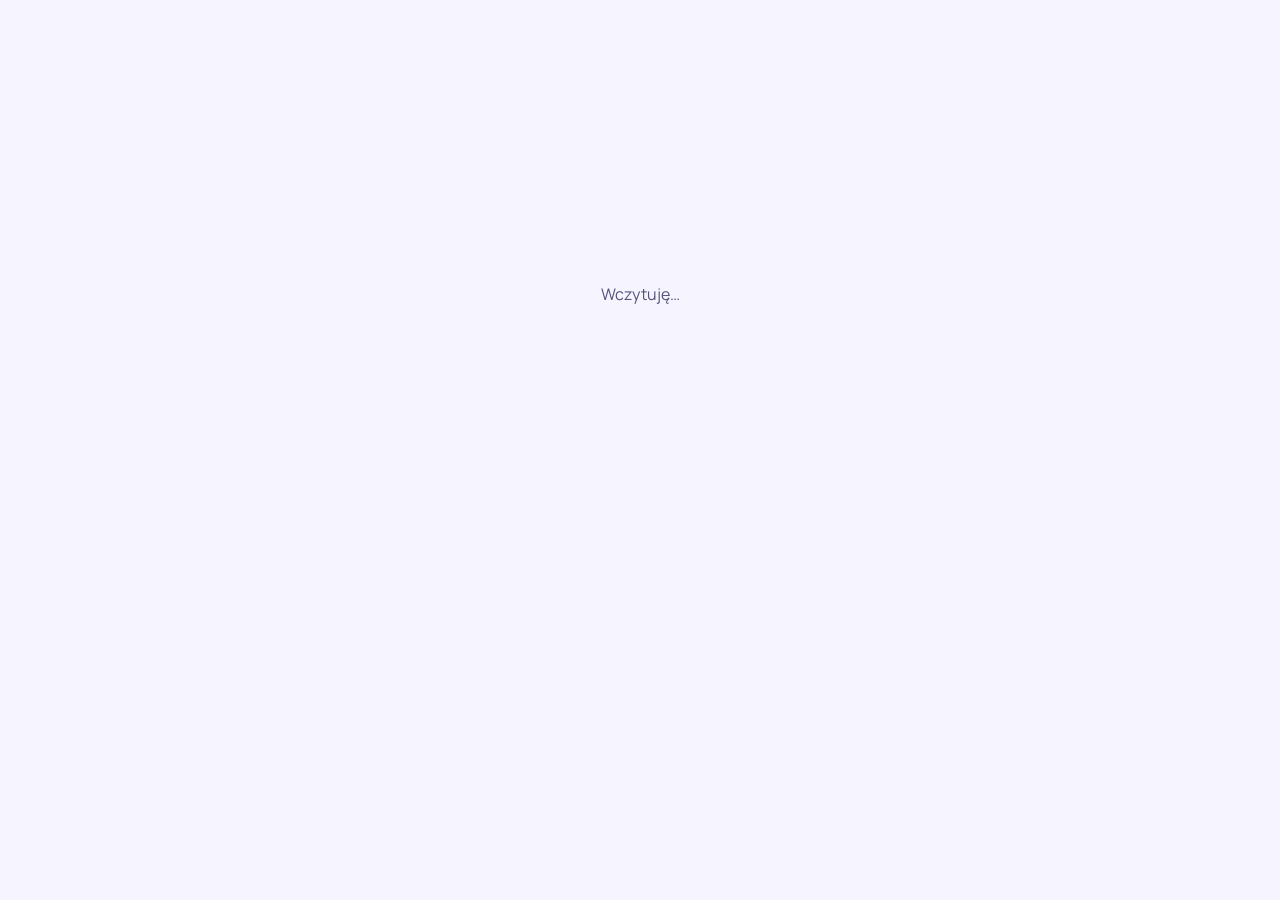
==== index.html @ e832ce20 "Add files via upload" ====
<!DOCTYPE html>
<html lang="pl">
<head>
<meta charset="utf-8">
<meta name="viewport" content="width=device-width, initial-scale=1, viewport-fit=cover">
<title>Wolne Płuco</title>
<meta name="description" content="Program wychodzenia z nikotyny. Tomasz Świadomość.">
<meta name="theme-color" content="#17153B">
<link rel="manifest" href="manifest.json">
<link rel="icon" type="image/png" href="icon-192.png">
<link rel="apple-touch-icon" href="icon-192.png">
<meta name="apple-mobile-web-app-capable" content="yes">
<meta name="apple-mobile-web-app-title" content="Wolne Płuco">
<link rel="preconnect" href="https://fonts.googleapis.com">
<link rel="stylesheet" href="https://fonts.googleapis.com/css2?family=Instrument+Serif:ital@0;1&family=Manrope:wght@400;500;600;700;800&display=swap">
<link rel="stylesheet" href="style.css?v=1">
</head>
<body>
<div class="app" id="app"><main><div class="loading">Wczytuję…</div></main></div>
<audio id="au" preload="metadata"></audio>
<script src="https://cdn.jsdelivr.net/npm/@supabase/supabase-js@2.45.4/dist/umd/supabase.js"></script>
<script src="config.js?v=1"></script>
<script src="app.js?v=1"></script>
<script>if ("serviceWorker" in navigator) navigator.serviceWorker.register("sw.js").catch(function(){});</script>
</body>
</html>
---- style.css ----
:root{--ink:#17153B;--muted:#55537A;--body:#35335E;--accent:#4F46E5;--accent2:#3E36C9;--soft:#E7E6FD;--soft2:#F0EFFE;--bg:#F6F5FF;--line:#DCDAF0;--lime:#C8F25C;--lime-ink:#1A2600;--serif:'Instrument Serif',Georgia,serif;--sans:Manrope,system-ui,sans-serif}
*{box-sizing:border-box}
html,body{margin:0;background:var(--bg);color:var(--ink);font-family:var(--sans);-webkit-font-smoothing:antialiased}
button,input,textarea,select{font:inherit;color:inherit}
a{color:var(--accent)}
.app{max-width:480px;margin:0 auto;min-height:100vh;min-height:100dvh;display:flex;flex-direction:column;position:relative}
main{flex:1;padding:max(24px,env(safe-area-inset-top)) 20px 120px;display:flex;flex-direction:column;gap:14px}
h1{margin:4px 0 0;font:400 36px/1.04 var(--serif);letter-spacing:-.01em}
h1 em,h2 em{color:var(--accent);font-style:italic}
h2{margin:0;font:400 26px/1.1 var(--serif)}
p{margin:0}
.eyebrow{font-size:12px;font-weight:700;letter-spacing:.12em;text-transform:uppercase;color:var(--accent)}
.muted{color:var(--muted)}
.card{background:#fff;border:1px solid var(--line);border-radius:22px;padding:18px;display:flex;flex-direction:column;gap:10px}
.card.dark{background:var(--ink);border-color:var(--ink);color:#fff}
.card.dark .eyebrow{color:var(--lime)}
.card.dark .muted{color:#CFCBF7}
.card.soft{background:var(--soft);border-color:var(--soft)}
.btn{display:inline-flex;align-items:center;justify-content:center;gap:8px;min-height:50px;padding:0 22px;border-radius:999px;border:0;font-weight:800;font-size:16px;cursor:pointer;text-decoration:none;background:var(--accent);color:#fff}
.btn:hover{background:var(--accent2)}
.btn.lime{background:var(--lime);color:var(--lime-ink)}
.btn.line{background:transparent;color:var(--ink);box-shadow:inset 0 0 0 1.5px var(--line)}
.btn.block{width:100%}
.btn:disabled{opacity:.45;cursor:not-allowed}
.top{display:flex;align-items:center;justify-content:space-between;gap:10px}
.brand{display:flex;align-items:center;gap:10px;font-weight:800}
.brand img{width:36px;height:36px;border-radius:50%;object-fit:cover}
.pill{font-size:12px;font-weight:700;letter-spacing:.06em;color:var(--accent);background:var(--soft);padding:7px 12px;border-radius:999px;white-space:nowrap}
.dots{display:flex;gap:6px}
.dots i{flex:1;height:6px;border-radius:9px;background:var(--line)}
.dots i.done{background:var(--accent)}
.dots i.now{background:#A5A0F5}
.back{width:44px;height:44px;border-radius:50%;border:0;background:#fff;display:flex;align-items:center;justify-content:center;cursor:pointer;box-shadow:0 0 0 1px var(--line)}
/* lista lekcji */
.lesson{display:flex;align-items:center;gap:12px;background:#fff;border:1px solid var(--line);border-radius:16px;padding:12px;text-align:left;width:100%;cursor:pointer}
.lesson.now{border-color:var(--accent)}
.lesson.locked{background:var(--bg);cursor:default}
.lesson .n{flex:none;width:32px;height:32px;border-radius:50%;display:flex;align-items:center;justify-content:center;font-size:13px;font-weight:800;background:#ECEBFA;color:var(--muted)}
.lesson.done .n{background:var(--accent);color:#fff}
.lesson.now .n{background:var(--lime);color:var(--lime-ink)}
.lesson b{display:block;font-size:15px;line-height:1.3}
.lesson small{display:block;font-size:12.5px;color:var(--muted);margin-top:2px}
/* odtwarzacz */
.player{background:var(--ink);color:#fff;border-radius:22px;padding:18px;display:flex;flex-direction:column;gap:14px}
.player .row{display:flex;align-items:center;gap:14px}
.play{flex:none;width:60px;height:60px;border-radius:50%;border:0;background:var(--lime);color:var(--lime-ink);display:flex;align-items:center;justify-content:center;cursor:pointer}
.play svg{width:24px;height:24px}
.bar{position:relative;height:6px;border-radius:9px;background:rgba(255,255,255,.18);cursor:pointer}
.bar i{position:absolute;left:0;top:0;bottom:0;border-radius:9px;background:var(--lime);width:0}
.time{display:flex;justify-content:space-between;font-size:12.5px;color:#CFCBF7;font-variant-numeric:tabular-nums}
.speed{border:0;background:rgba(255,255,255,.12);color:#fff;border-radius:999px;padding:8px 12px;font-weight:700;font-size:13px;cursor:pointer;min-height:36px}
.key li{margin:0 0 6px;line-height:1.5;color:var(--body)}
.key{margin:0;padding-left:20px}
textarea,input[type=text],input[type=number],input[type=email]{width:100%;border:1px solid var(--line);border-radius:14px;padding:12px 14px;background:#fff;font-size:16px}
textarea{resize:vertical;min-height:76px}
label.f{display:flex;flex-direction:column;gap:6px;font-size:14px;font-weight:600}
.check{display:flex;gap:10px;align-items:flex-start;font-size:14px;line-height:1.45}
.check input{width:22px;height:22px;flex:none;accent-color:var(--accent);margin:0}
.seg{display:grid;grid-template-columns:repeat(3,minmax(0,1fr));gap:8px}
.seg button{min-height:48px;border-radius:14px;border:1px solid var(--line);background:#fff;font-weight:700;font-size:14px;cursor:pointer}
.seg button.on{background:var(--accent);border-color:var(--accent);color:#fff}
.stats{display:grid;grid-template-columns:repeat(2,minmax(0,1fr));gap:10px}
.stat{border-radius:20px;padding:16px;background:#fff;border:1px solid var(--line)}
.stat b{display:block;font:400 40px/1 var(--serif)}
.stat span{display:block;font-size:13px;color:var(--muted);margin-top:4px}
.stat.dark{background:var(--ink);border-color:var(--ink);color:#fff}.stat.dark span{color:#CFCBF7}
.stat.lime{background:var(--lime);border-color:var(--lime);color:var(--lime-ink)}.stat.lime span{color:var(--lime-ink)}
/* menu */
nav.tabs{position:fixed;left:0;right:0;bottom:0;display:flex;justify-content:center;background:#fff;border-top:1px solid var(--line);padding:6px 8px max(10px,env(safe-area-inset-bottom));z-index:5}
nav.tabs .in{display:flex;width:100%;max-width:480px}
nav.tabs a{flex:1;display:flex;flex-direction:column;align-items:center;gap:3px;font-size:11.5px;font-weight:700;color:var(--muted);text-decoration:none;padding:6px 0;min-height:48px}
nav.tabs a.on{color:var(--accent)}
nav.tabs svg{width:24px;height:24px;fill:none;stroke:currentColor;stroke-width:2;stroke-linecap:round;stroke-linejoin:round}
.fab{position:fixed;left:50%;transform:translateX(-50%);bottom:calc(78px + env(safe-area-inset-bottom));width:calc(100% - 40px);max-width:440px;z-index:4;box-shadow:0 14px 30px -14px rgba(23,21,59,.6)}
.urge{background:#EEF9D0;min-height:100vh;min-height:100dvh}
.done-badge{display:flex;align-items:center;gap:8px;font-weight:800;color:#3F6B0A}
.note{font-size:12.5px;color:var(--muted);line-height:1.5}
.hidden{display:none!important}
/* logowanie i komunikaty */
.toast{position:fixed;left:50%;bottom:calc(150px + env(safe-area-inset-bottom));transform:translateX(-50%);background:var(--ink);color:#fff;padding:12px 18px;border-radius:14px;font-size:14px;font-weight:600;z-index:20;max-width:90%;box-shadow:0 10px 30px -10px rgba(23,21,59,.6)}
.center{text-align:center}
.legal{font-size:12.5px;color:var(--muted);line-height:1.5}
.legal a{color:var(--muted)}
.loading{display:flex;align-items:center;justify-content:center;min-height:60vh;color:var(--muted)}
.code-input{font-size:28px!important;letter-spacing:.4em;text-align:center;font-weight:800}
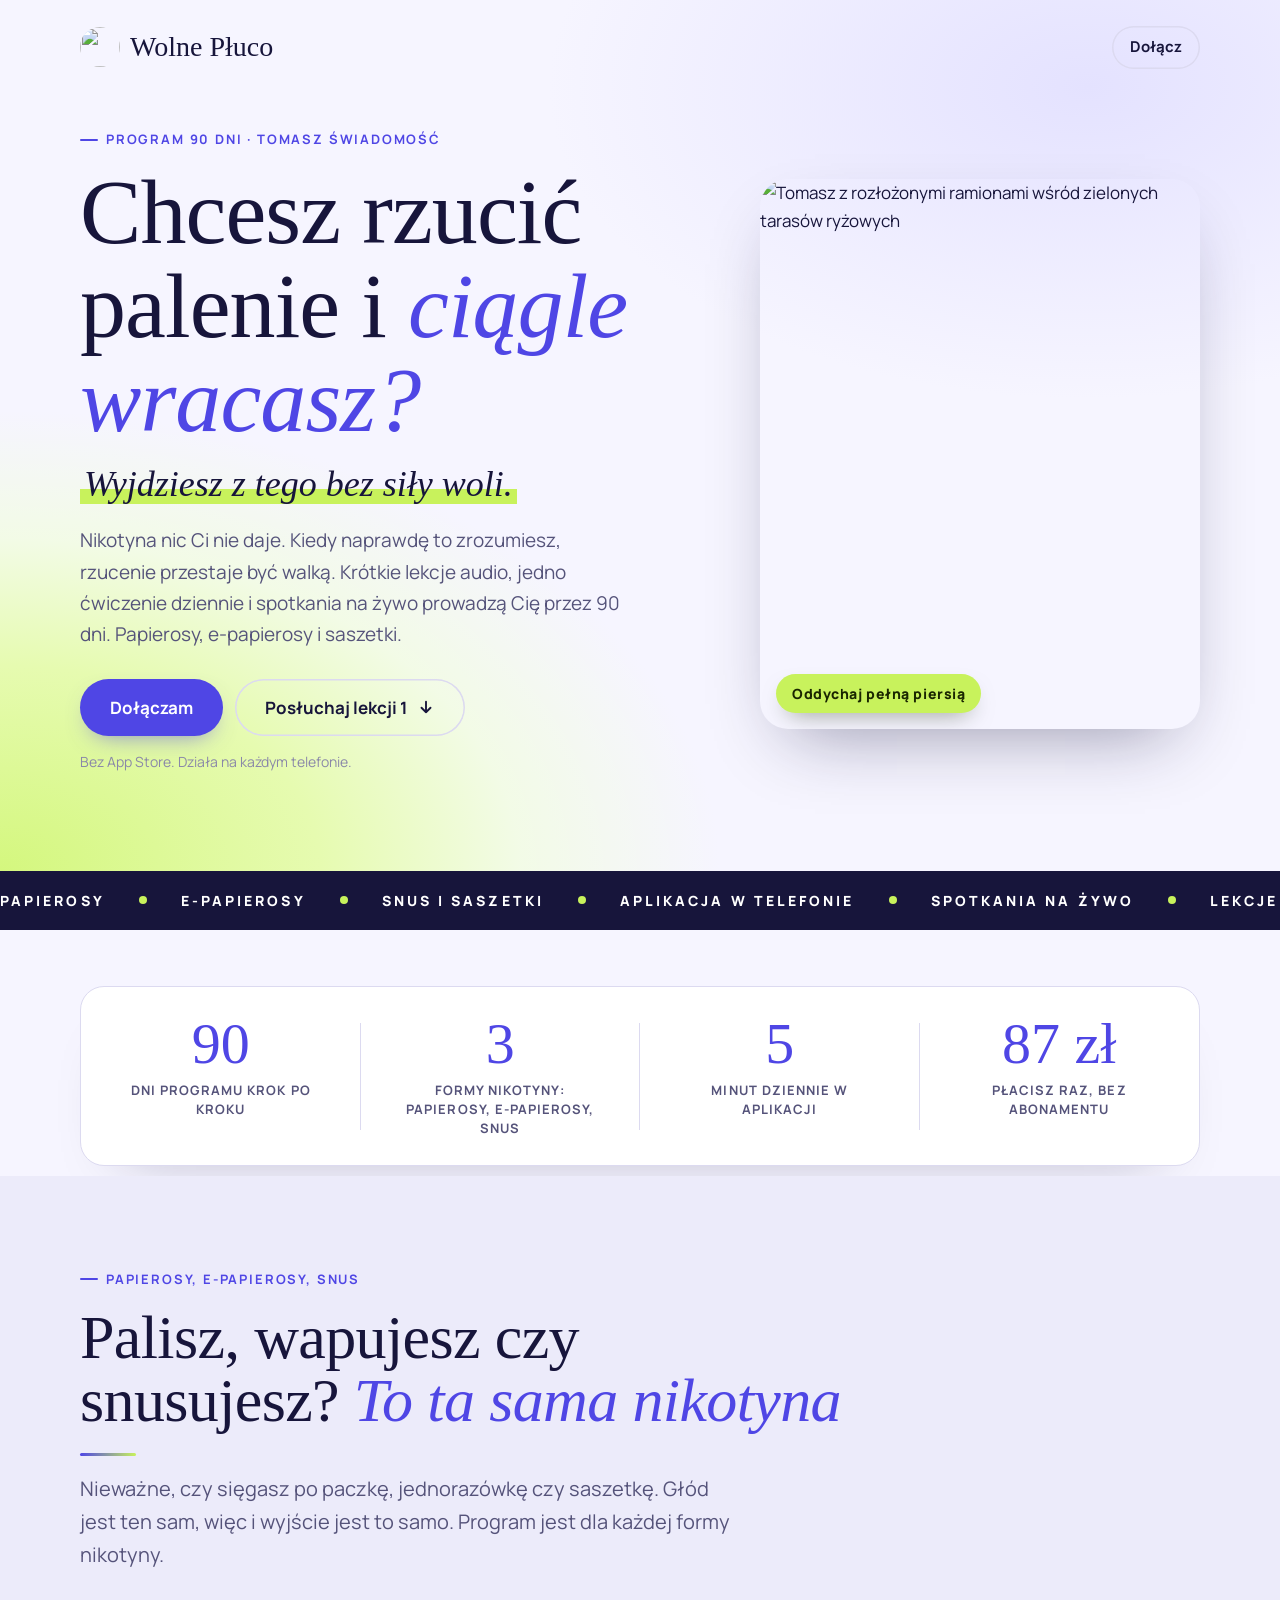
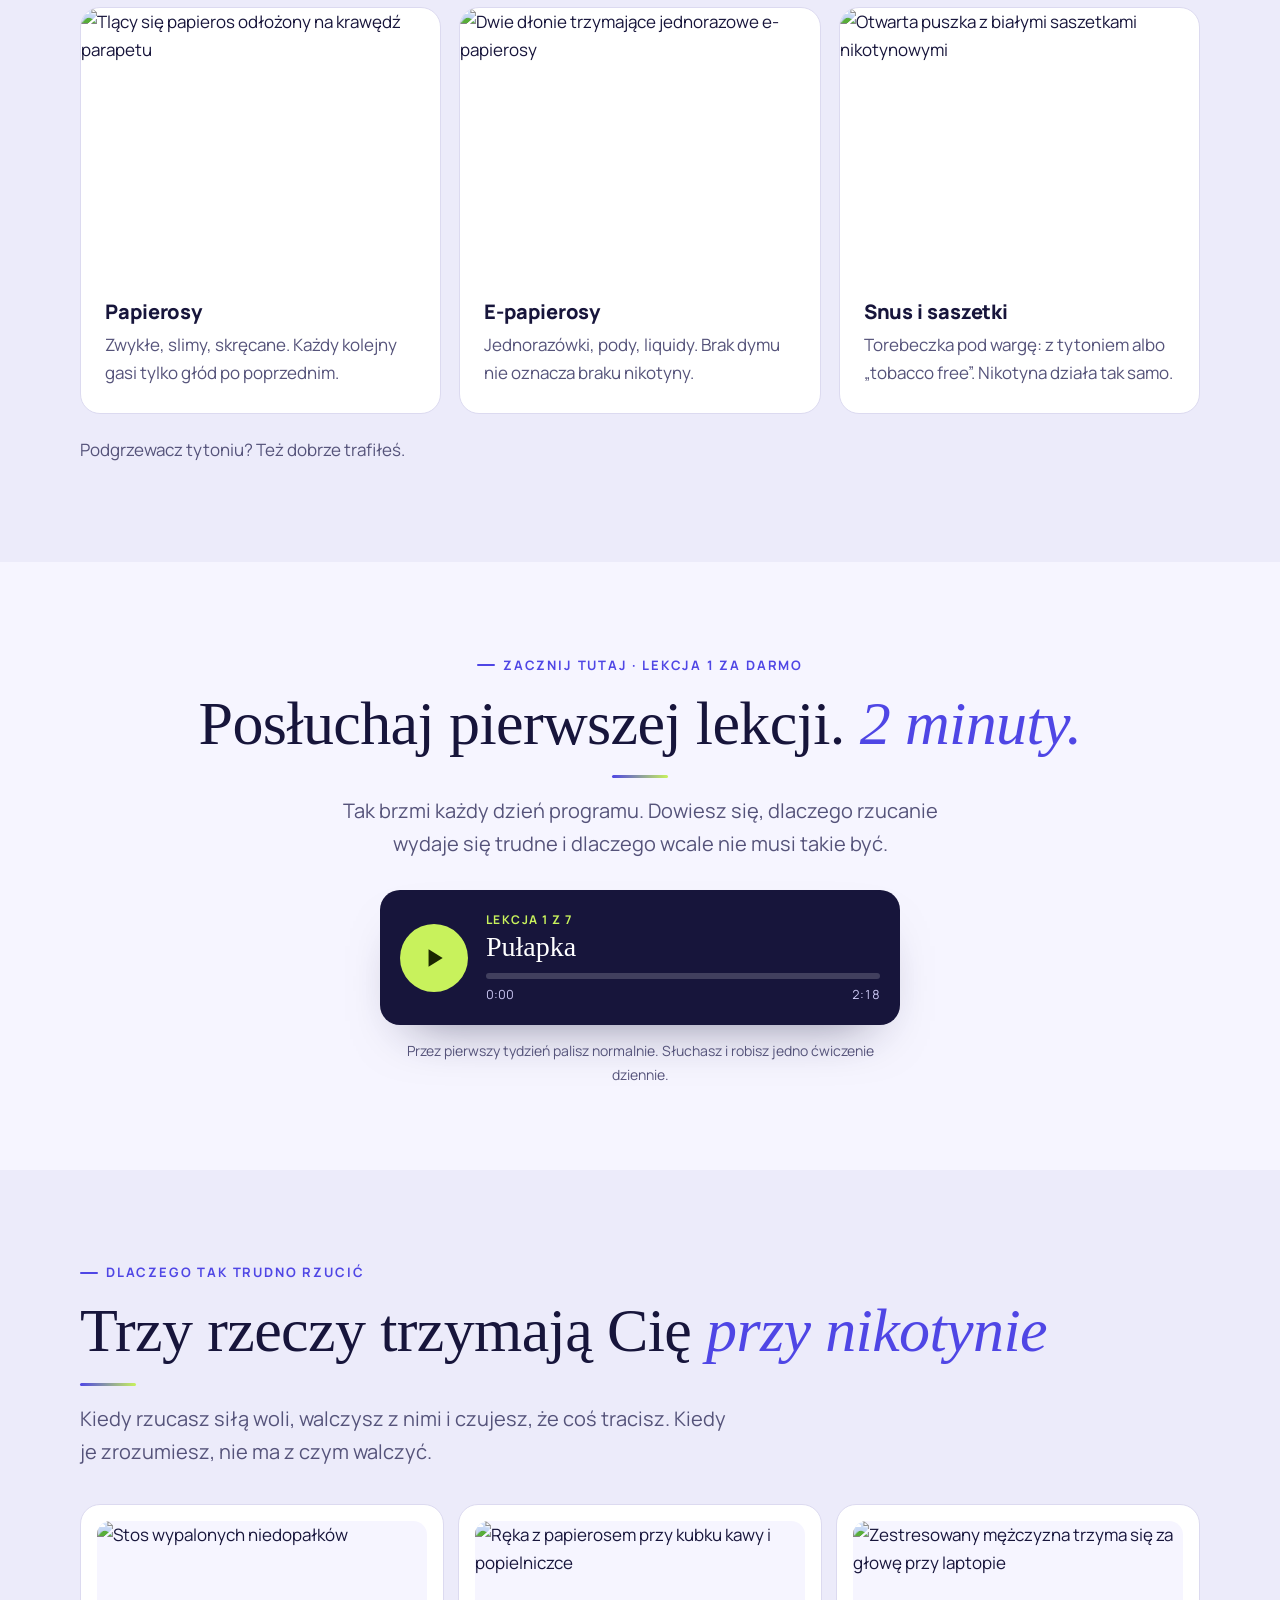
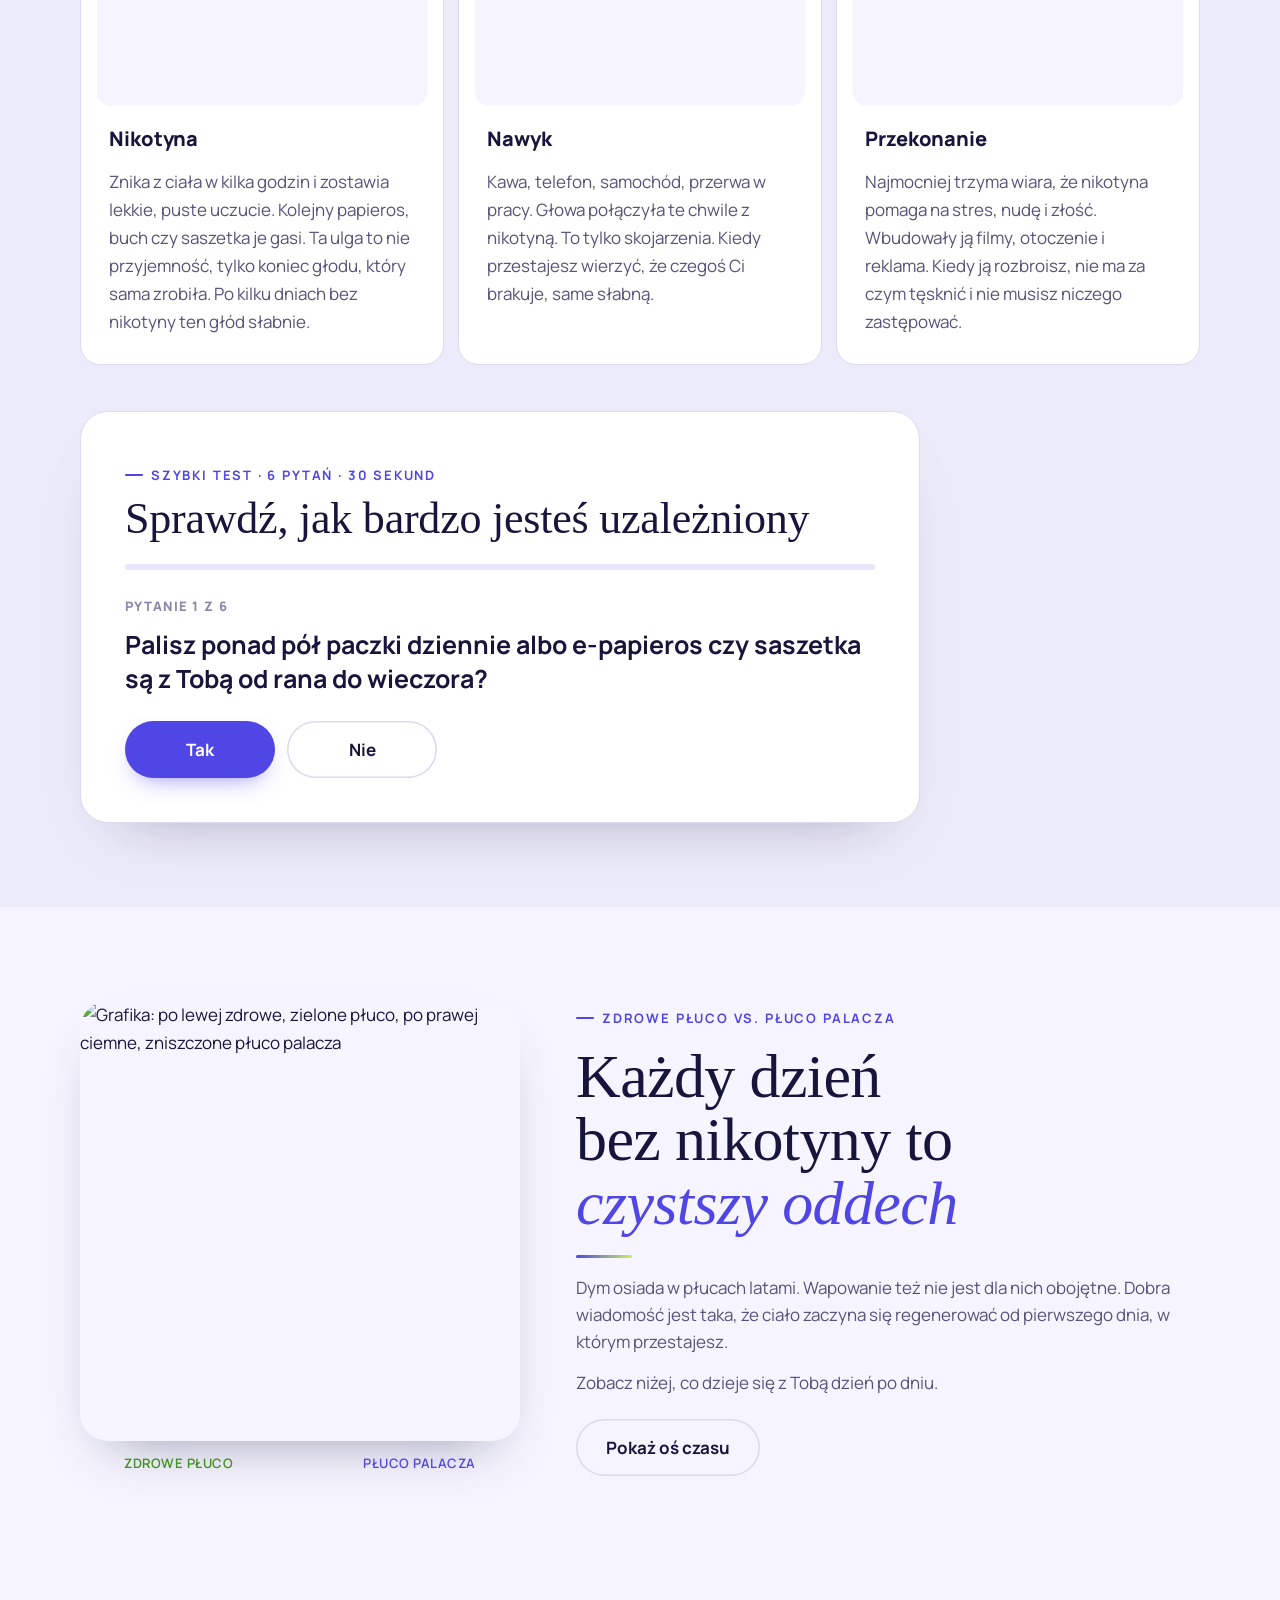
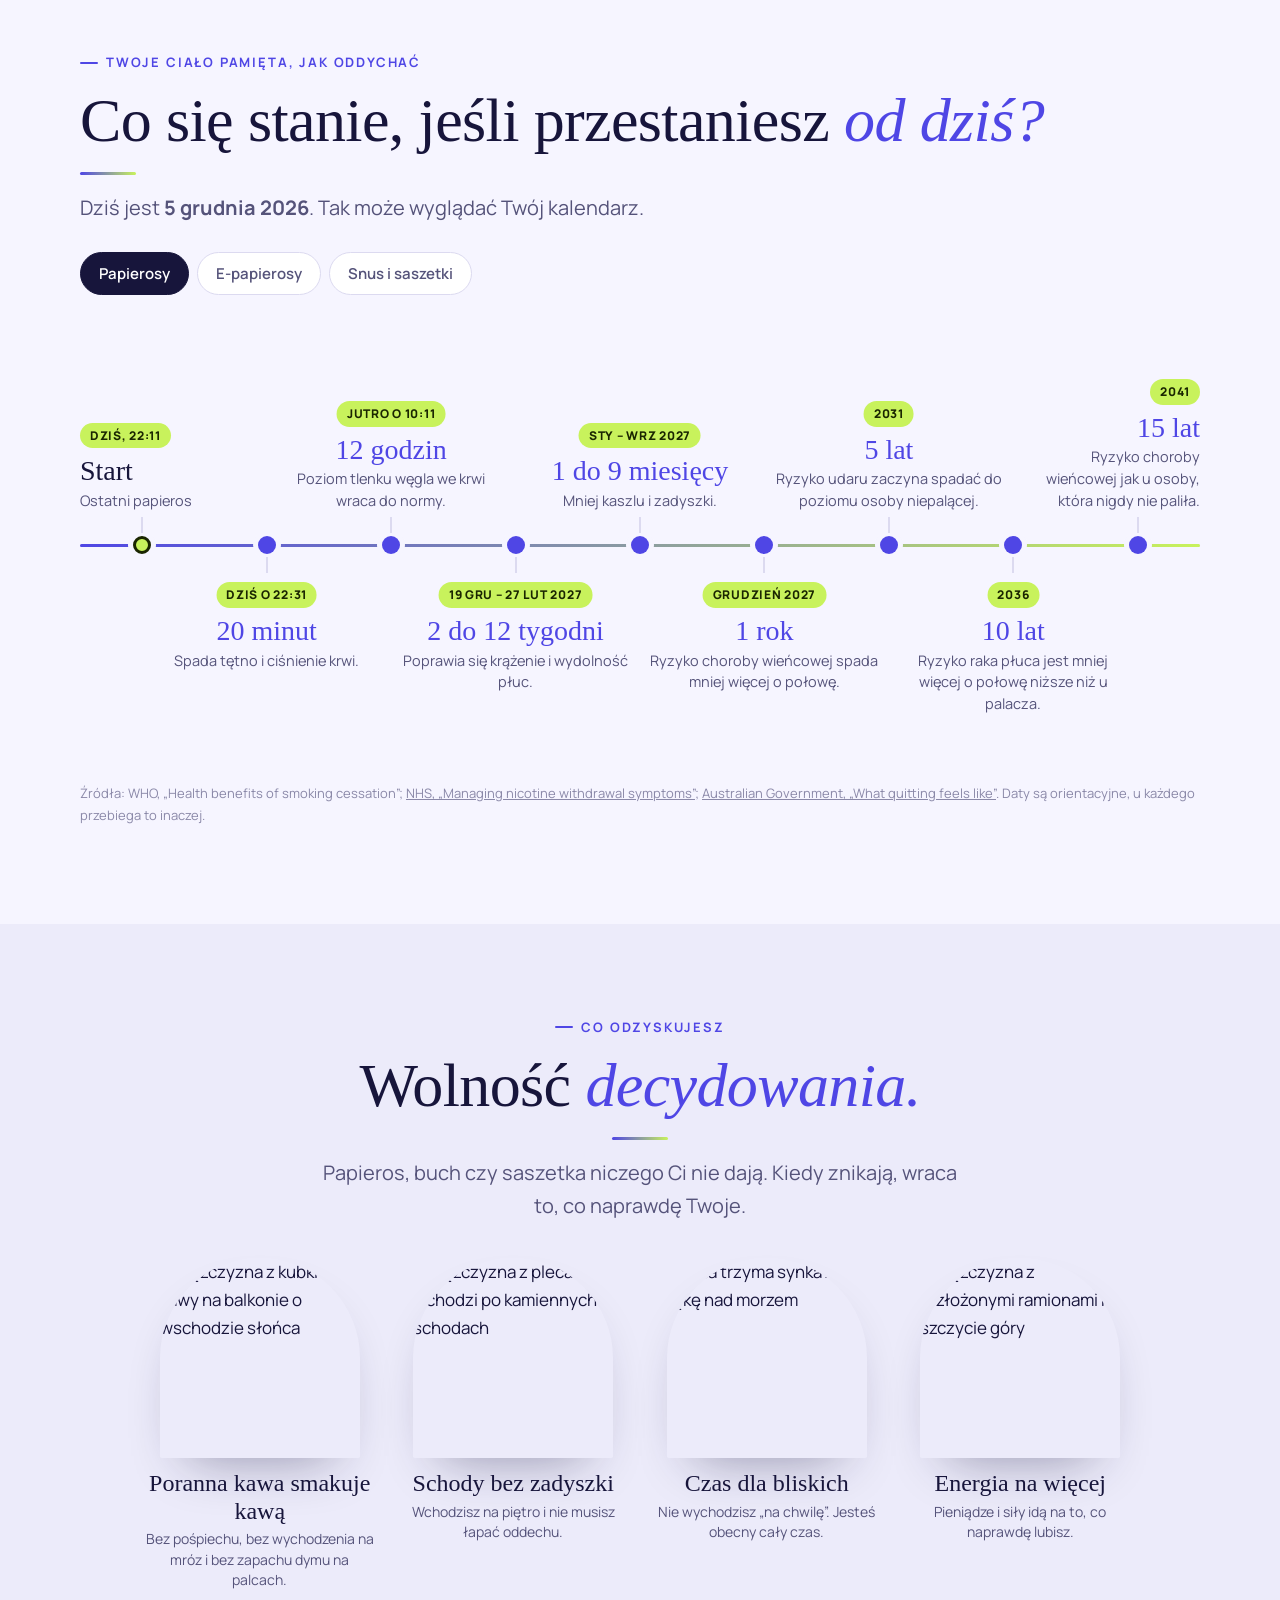
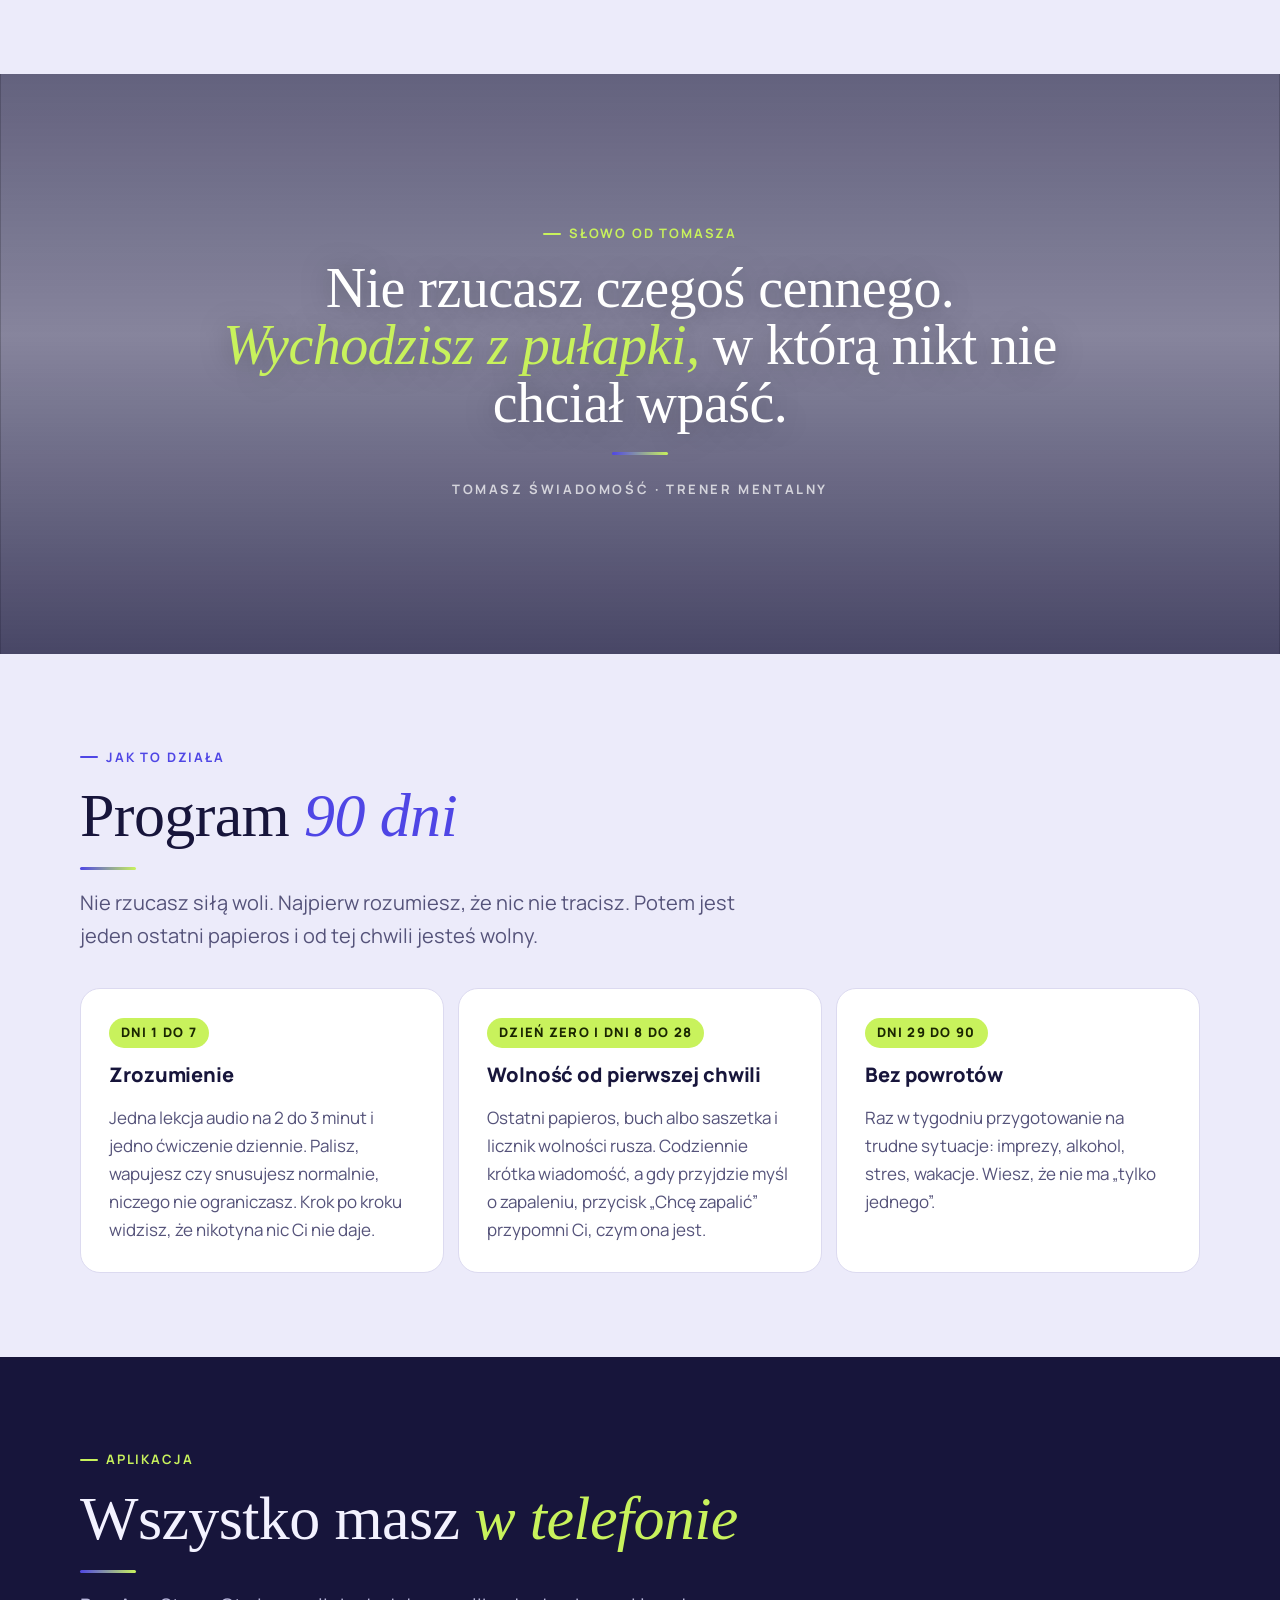
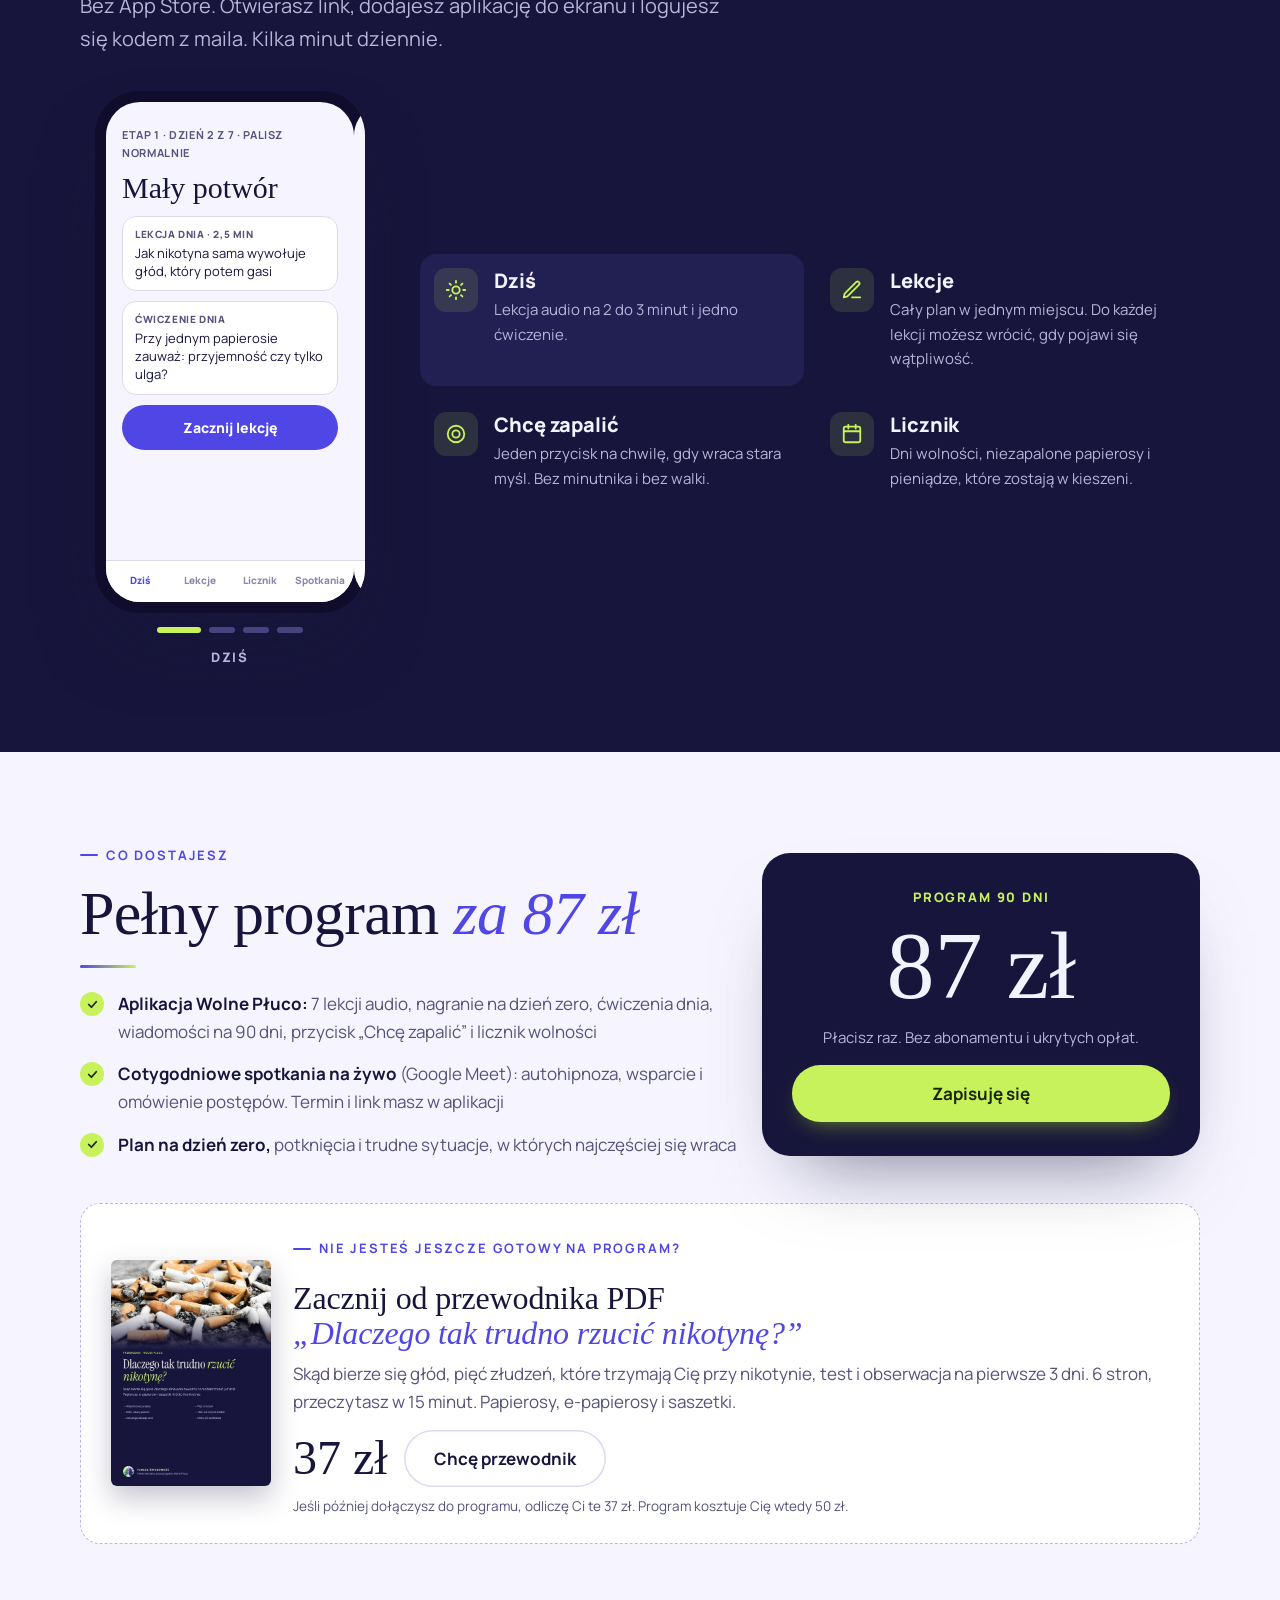
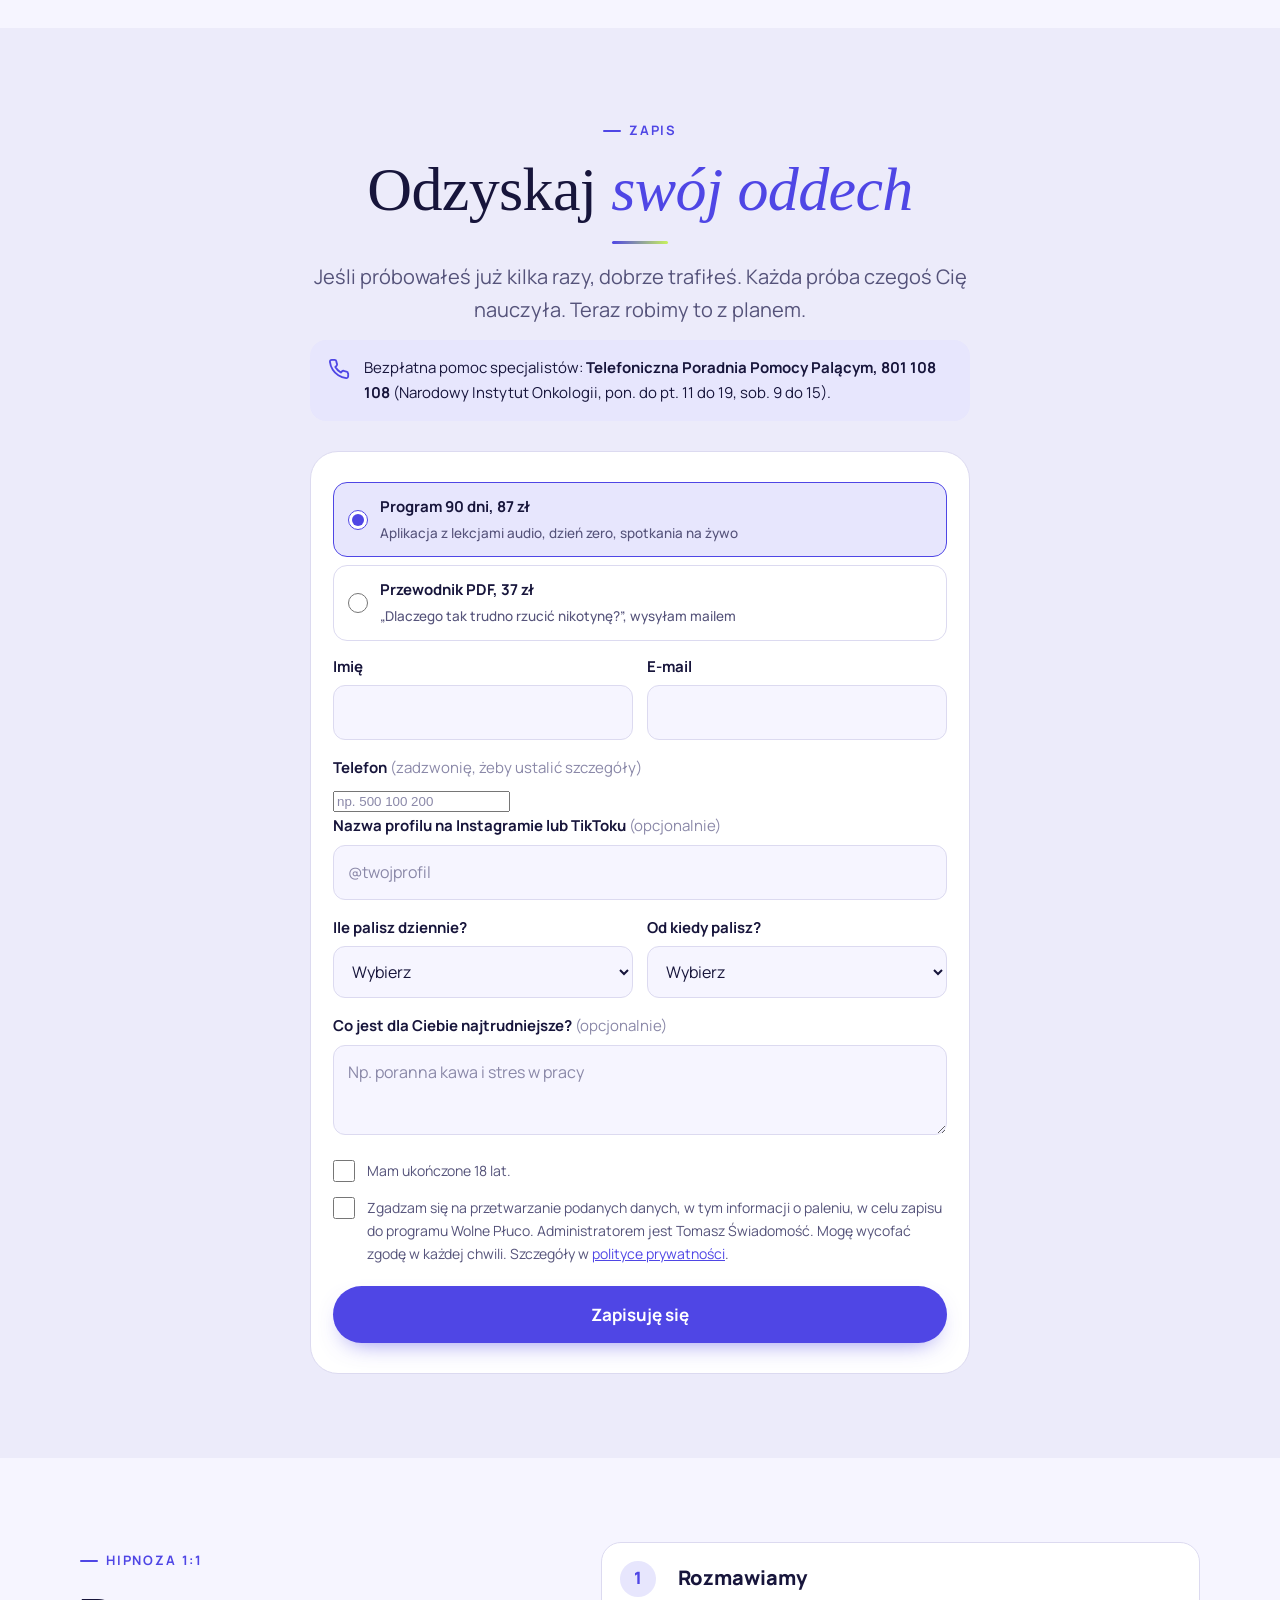
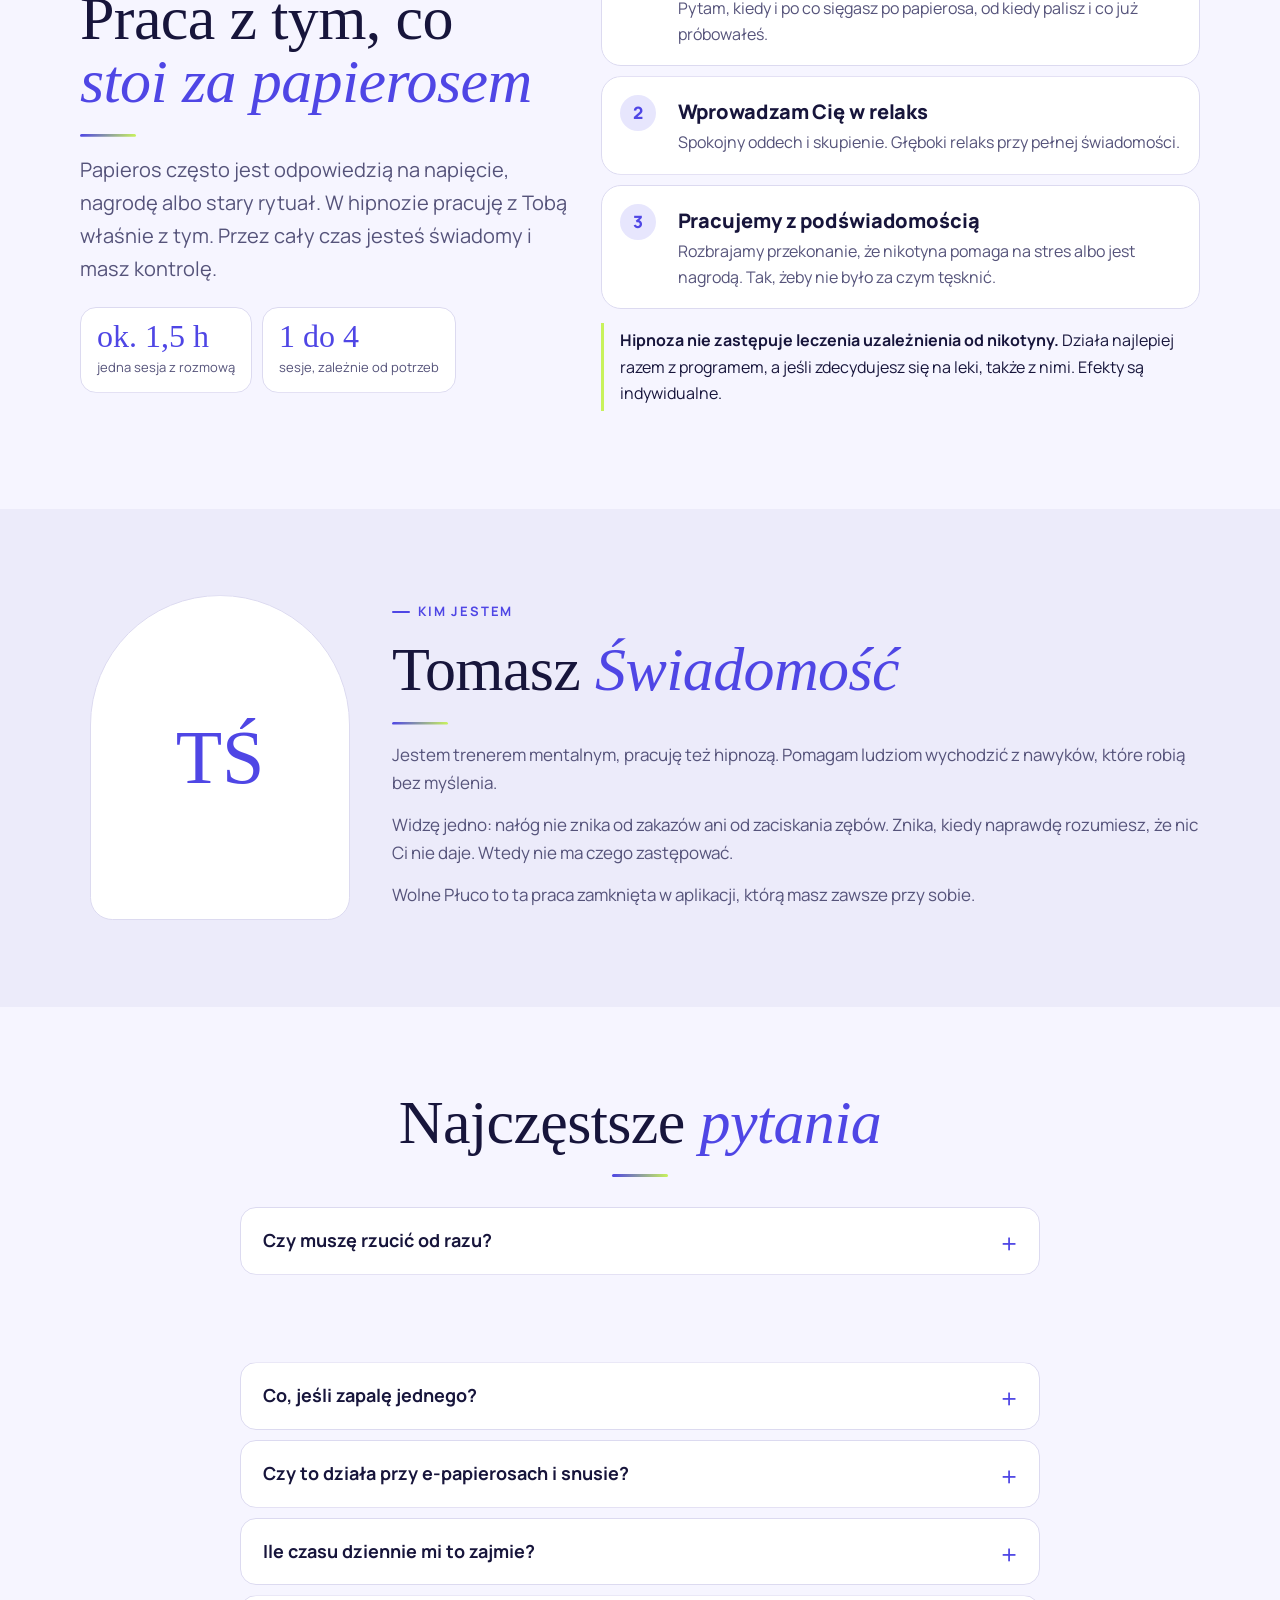
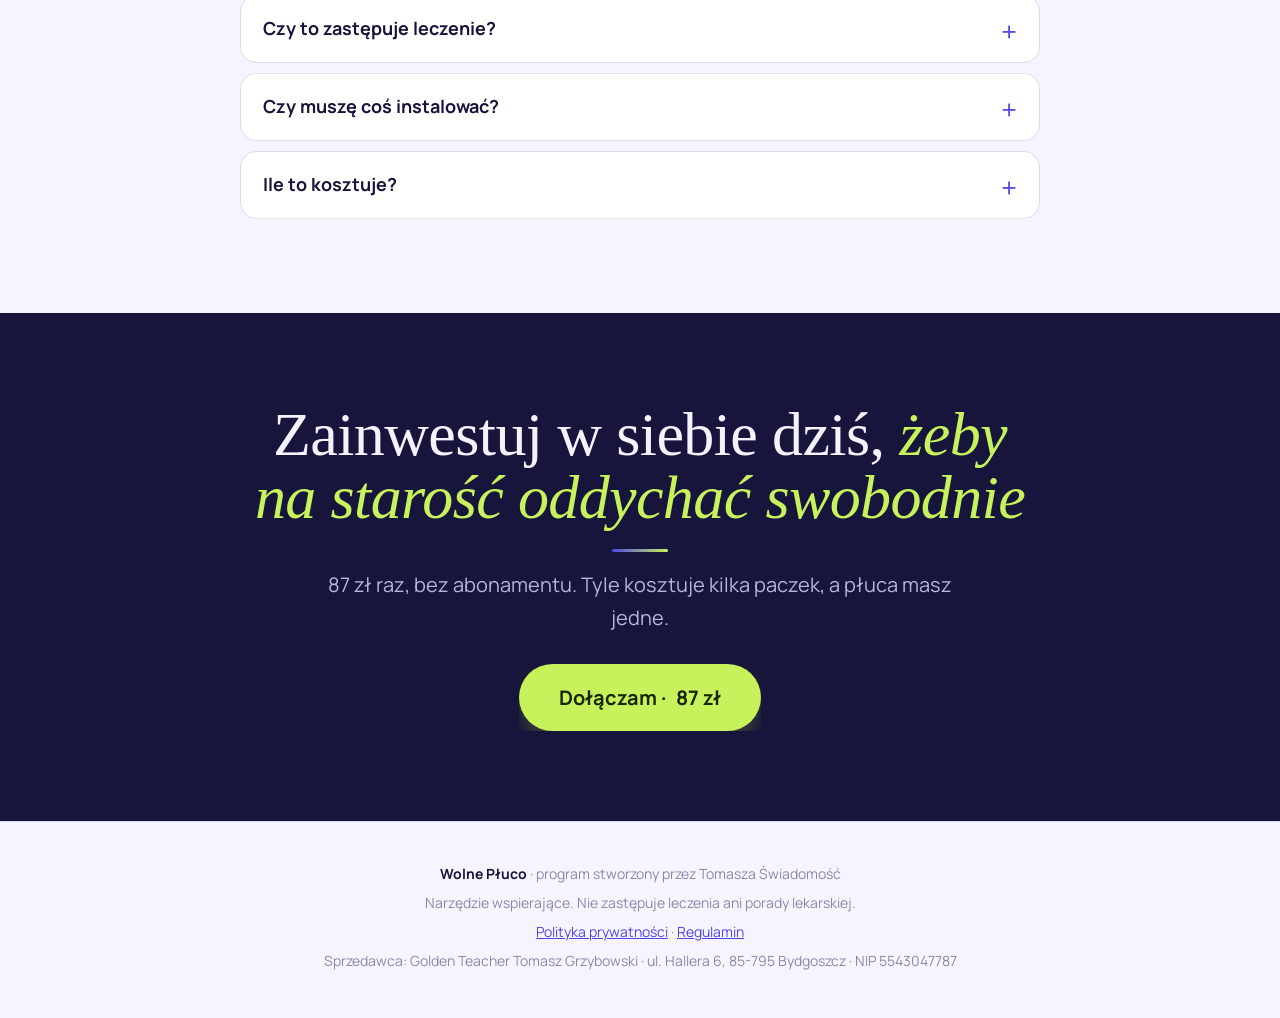
==== commit f842246c: "Add files via upload" ====
--- a/index.html
+++ b/index.html
@@ -3,24 +3,1199 @@
 <head>
 <meta charset="utf-8">
 <meta name="viewport" content="width=device-width, initial-scale=1, viewport-fit=cover">
-<title>Wolne Płuco</title>
-<meta name="description" content="Program wychodzenia z nikotyny. Tomasz Świadomość.">
-<meta name="theme-color" content="#17153B">
-<link rel="manifest" href="manifest.json">
-<link rel="icon" type="image/png" href="icon-192.png">
-<link rel="apple-touch-icon" href="icon-192.png">
-<meta name="apple-mobile-web-app-capable" content="yes">
-<meta name="apple-mobile-web-app-title" content="Wolne Płuco">
-<link rel="preconnect" href="https://fonts.googleapis.com">
+<title>Wolne Płuco | Rzuć palenie</title>
+<meta name="claude:viewport-fit-sides" content="cover">
+<meta name="description" content="Chcesz rzucić palenie i ciągle wracasz? Wyjdź z nikotyny bez siły woli i bez poczucia, że coś tracisz. Program 90 dni Tomasza Świadomość: lekcje audio, ćwiczenia dnia i spotkania na żywo. Papierosy, e-papierosy i saszetki.">
+<meta property="og:title" content="Wolne Płuco | Rzuć nikotynę bez siły woli">
+<meta property="og:description" content="Program 90 dni: lekcje audio, ćwiczenia dnia i spotkania na żywo. Papierosy, e-papierosy i saszetki.">
+<meta property="og:image" content="img/logo-512.png">
+<meta property="og:type" content="website">
+<meta name="theme-color" content="#F6F5FF">
 <link rel="stylesheet" href="https://fonts.googleapis.com/css2?family=Instrument+Serif:ital@0;1&family=Manrope:wght@400;500;600;700;800&display=swap">
-<link rel="stylesheet" href="style.css?v=1">
+<style>
+  /* Jasny, „powietrzny” wygląd: lawendowa biel, głęboki indygo i limonkowy akcent.
+     Celowo bez czerwieni, złota, mięty i pomarańczu (kolory paczek i papierosa). Kolory zmieniasz tylko tutaj. */
+  :root{
+    --bg:#F6F5FF; --bg2:#ECEBFA; --card:#FFFFFF; --line:#DCDAF0;
+    --ink:#17153B; --muted:#55537A; --dim:#8A88A8;
+    --accent:#4F46E5; --accent-dark:#3E36C9; --accent-soft:#E7E6FD;
+    --lime:#C8F25C; --lime-ink:#1A2600;
+    --night:#17153B; --night2:#221F52; --night-ink:#F3F2FF; --night-muted:#B7B5DA;
+    --serif:"Instrument Serif",Georgia,"Times New Roman",serif;
+    --text:"Manrope",-apple-system,"Segoe UI",Roboto,Arial,sans-serif;
+    --r:20px; --max:1160px;
+    color-scheme:light;
+  }
+  *{box-sizing:border-box}
+  html{scroll-behavior:smooth}
+  body{margin:0;background:var(--bg);color:var(--ink);font:17px/1.65 var(--text);-webkit-font-smoothing:antialiased}
+  img{max-width:100%;display:block}
+  a{color:var(--accent)}
+  .wrap{max-width:var(--max);margin:0 auto;padding-left:max(20px,env(safe-area-inset-left,0px));padding-right:max(20px,env(safe-area-inset-right,0px))}
+  section{padding-block:84px}
+  h1,h2,h3{margin:0 0 16px;text-wrap:balance}
+  h1,h2{font-family:var(--serif);font-weight:400;letter-spacing:-.01em;line-height:1.02}
+  h1{font-size:clamp(46px,8vw,92px)}
+  h2{font-size:clamp(38px,5.4vw,62px)}
+  h3{font:800 20px/1.3 var(--text);letter-spacing:-.005em}
+  h1 em,h2 em{font-style:italic;color:var(--accent)}
+  p{margin:0 0 14px}
+  .lead{font-size:clamp(18px,2.3vw,20px);color:var(--muted);max-width:660px}
+  .eyebrow{display:inline-flex;align-items:center;gap:8px;font-size:13px;font-weight:700;letter-spacing:.14em;text-transform:uppercase;color:var(--accent);margin-bottom:16px}
+  .eyebrow:before{content:"";width:18px;height:2px;background:currentColor;border-radius:2px}
+  .center{text-align:center}
+  .center .lead{margin-left:auto;margin-right:auto}
+  .center .eyebrow{justify-content:center}
+  .muted{color:var(--muted)}
+  .hidden{display:none!important}
+
+  .btn{display:inline-flex;align-items:center;justify-content:center;gap:10px;background:var(--accent);color:#fff;font:700 17px var(--text);text-decoration:none;border:0;border-radius:999px;padding:17px 30px;cursor:pointer;transition:background .15s,transform .15s,box-shadow .15s;box-shadow:0 10px 24px -12px rgba(79,70,229,.7)}
+  .btn:hover{background:var(--accent-dark)}
+  .btn:active{transform:scale(.98)}
+  .btn[disabled]{opacity:.6;cursor:wait}
+  .btn.line{background:transparent;color:var(--ink);box-shadow:inset 0 0 0 1.5px var(--line)}
+  .btn.line:hover{box-shadow:inset 0 0 0 1.5px var(--ink)}
+  .btn.lime{background:var(--lime);color:var(--lime-ink);box-shadow:0 10px 24px -12px rgba(150,190,40,.8)}
+  .btn.lime:hover{background:#B9E648}
+  .btn svg{width:18px;height:18px;flex:none}
+  :focus-visible{outline:3px solid var(--accent);outline-offset:3px}
+
+  /* NAGŁÓWEK */
+  .hero{position:relative;overflow:hidden;padding-block:18px 84px;background:radial-gradient(900px 520px at 85% 10%,#E4E2FF 0%,transparent 60%),radial-gradient(1000px 640px at 0% 100%,#D4F77E 0%,#E6FBB0 32%,rgba(240,255,214,.6) 52%,transparent 72%),var(--bg)}
+  .top{display:flex;align-items:center;justify-content:space-between;gap:12px;padding-block:8px 52px}
+  .logo{display:flex;align-items:center;gap:10px;text-decoration:none;color:var(--ink);font:400 28px/1 var(--serif)}
+  .logo svg,.logo img{width:40px;height:40px;flex:none;border-radius:50%;object-fit:cover}
+  .top a.small{font-weight:700;font-size:15px;text-decoration:none;color:var(--ink);padding:9px 18px;border-radius:999px;box-shadow:inset 0 0 0 1.5px var(--line);white-space:nowrap}
+  .hero-grid{display:grid;gap:40px;align-items:center}
+  @media(min-width:900px){.hero-grid{grid-template-columns:1.15fr .85fr}}
+  .slogan{font:italic 400 clamp(26px,3.4vw,36px)/1.15 var(--serif);margin:14px 0 0;color:var(--ink)}
+  .slogan span{background:linear-gradient(transparent 62%,var(--lime) 62%);padding:0 4px}
+  .hero .sub{font-size:19px;color:var(--muted);max-width:560px;margin:20px 0 28px}
+  .cta-row{display:flex;flex-wrap:wrap;gap:12px}
+  .hero .fine{font-size:14px;color:var(--dim);margin-top:14px}
+
+  /* Oddech: krąg, który rośnie i maleje */
+  .hero-photo{position:relative;margin:0;border-radius:28px;overflow:hidden;aspect-ratio:1/1;width:100%;box-shadow:0 30px 70px -30px rgba(23,21,59,.45)}
+  @media(min-width:900px){.hero-photo{aspect-ratio:4/5;max-width:440px;justify-self:end}}
+  .hero-photo img{display:block;width:100%;height:100%;object-fit:cover;object-position:center 72%}
+  .hero-photo figcaption{position:absolute;left:16px;bottom:16px;background:var(--lime);color:var(--lime-ink);font-weight:800;font-size:14px;letter-spacing:.04em;border-radius:999px;padding:8px 16px;box-shadow:0 10px 24px -12px rgba(26,38,0,.6)}
+  .breath{position:relative;width:min(340px,64vw);aspect-ratio:1;margin:0 auto;display:grid;place-items:center}
+  .breath .ring{position:absolute;inset:0;border-radius:50%;border:1.5px solid #CFCBF7}
+  .breath .ring.r2{inset:12%;border-color:#DCD9FA}
+  .breath .core{width:44%;aspect-ratio:1;border-radius:50%;background:radial-gradient(circle at 35% 30%,#8E88FF,var(--accent) 60%,#3A32B8);box-shadow:0 30px 60px -20px rgba(79,70,229,.6);animation:breathe 16s ease-in-out infinite}
+  .breath .lbl{position:absolute;bottom:-6px;left:0;right:0;text-align:center;font-weight:700;font-size:14px;letter-spacing:.14em;text-transform:uppercase;color:var(--muted)}
+  .breath .lbl b{color:var(--accent)}
+  @keyframes breathe{0%{transform:scale(1)}25%{transform:scale(1.75)}50%{transform:scale(1.75)}75%{transform:scale(1)}100%{transform:scale(1)}}
+  @media(prefers-reduced-motion:reduce){.breath .core{animation:none;transform:scale(1.4)}}
+
+  /* FILM */
+  .video{position:relative;aspect-ratio:9/16;max-width:380px;margin:30px auto 0;border-radius:var(--r);overflow:hidden;background:var(--card);border:1px solid var(--line);color:var(--muted);display:grid;place-items:center;text-align:center}
+  .video button{all:unset;cursor:pointer;position:absolute;inset:0;display:grid;place-items:center;background-size:cover;background-position:center}
+  .video .play{width:80px;height:80px;border-radius:50%;background:var(--accent);display:grid;place-items:center;box-shadow:0 10px 30px rgba(23,21,59,.35)}
+  .video .play:after{content:"";border-left:24px solid #fff;border-top:15px solid transparent;border-bottom:15px solid transparent;margin-left:6px}
+  .video iframe{position:absolute;inset:0;width:100%;height:100%;border:0}
+  .video .soon{padding:24px;font:italic 400 28px var(--serif)}
+  .sample{display:flex;align-items:center;gap:18px;max-width:520px;margin:30px auto 0;padding:20px;border-radius:var(--r);background:var(--ink,#17153B);color:#fff;text-align:left;box-shadow:0 26px 54px -30px rgba(23,21,59,.55)}
+  .sample-play{flex:none;width:68px;height:68px;border-radius:50%;border:0;background:#C8F25C;color:#1A2600;display:grid;place-items:center;cursor:pointer}
+  .sample-play svg{width:26px;height:26px;fill:currentColor}
+  .sample-body{flex:1;min-width:0}
+  .sample-body small{display:block;font-size:12px;font-weight:700;letter-spacing:.12em;text-transform:uppercase;color:#C8F25C}
+  .sample-body b{display:block;font:400 28px/1.1 var(--serif);margin:2px 0 10px}
+  .sample-bar{height:6px;border-radius:9px;background:rgba(255,255,255,.18);cursor:pointer;position:relative}
+  .sample-bar span{position:absolute;left:0;top:0;bottom:0;width:0;border-radius:9px;background:#C8F25C}
+  .sample-time{display:flex;justify-content:space-between;margin-top:6px;font-size:12.5px;color:#CFCBF7;font-variant-numeric:tabular-nums}
+  .sample-note{margin:14px auto 0;font-size:14px;color:var(--muted);max-width:520px}
+
+  /* KARTY */
+  .grid{display:grid;gap:14px;margin-top:36px}
+  @media(min-width:760px){.grid.two{grid-template-columns:1fr 1fr}.grid.three{grid-template-columns:repeat(3,1fr)}}
+  .card{background:var(--card);border:1px solid var(--line);border-radius:var(--r);padding:28px}
+  .card p{color:var(--muted)}
+  .card p:last-child{margin:0}
+  .card .ill{background:var(--bg);border-radius:14px;margin:-12px -12px 20px;overflow:hidden}
+  .card .ill img{display:block;width:100%;height:auto;aspect-ratio:16/9;object-fit:cover}
+  .js .card.rv .ill img{transform:scale(1.12);transition:transform 1.4s cubic-bezier(.2,.7,.2,1);transition-delay:var(--d,0ms)}
+  .js .card.rv.in .ill img{transform:none}
+  .card .ic{width:46px;height:46px;border-radius:14px;background:var(--accent-soft);display:grid;place-items:center;margin-bottom:16px}
+  .card .ic svg{width:24px;height:24px;stroke:var(--accent);fill:none;stroke-width:2;stroke-linecap:round;stroke-linejoin:round}
+  .chips{display:flex;flex-wrap:wrap;gap:8px;margin-top:18px}
+  .chip{background:var(--card);border:1px solid var(--line);border-radius:999px;padding:8px 16px;font-weight:600;font-size:15px;color:var(--muted)}
+  .chip.hot{background:var(--ink);border-color:var(--ink);color:#fff}
+  .alt{background:var(--bg2)}
+  .phase small{display:inline-block;font-weight:800;font-size:13px;letter-spacing:.1em;text-transform:uppercase;color:var(--lime-ink);background:var(--lime);border-radius:999px;padding:4px 12px;margin-bottom:14px}
+
+  /* OŚ CZASU (co się dzieje po rzuceniu) */
+  .timeline{list-style:none;margin:40px 0 0;padding:0;display:grid;gap:12px}
+  @media(min-width:760px){.timeline{grid-template-columns:repeat(4,1fr)}}
+  .timeline li{background:var(--card);border:1px solid var(--line);border-radius:16px;padding:20px 20px 18px;position:relative}
+  .timeline b{display:block;font:400 34px/1 var(--serif);color:var(--accent);margin-bottom:8px}
+  .timeline span{color:var(--muted);font-size:15px;line-height:1.5}
+  .src{font-size:13px;color:var(--dim);margin-top:18px}
+  .timeline li{margin-top:26px;padding-right:66px}
+  .timeline li:before{content:"";position:absolute;top:-17px;left:0;right:0;height:2px;background:var(--line)}
+  @media(min-width:760px){.timeline li:before{right:-12px}.timeline li:nth-child(4n):before{right:0}}
+  .timeline li:after{content:"";position:absolute;top:-23px;left:22px;width:14px;height:14px;border-radius:50%;background:var(--accent);box-shadow:0 0 0 4px var(--bg)}
+  .timeline li.yr:after{background:var(--lime);border:2px solid var(--lime-ink);width:10px;height:10px}
+  .tl-ic{position:absolute;top:18px;right:18px;width:38px;height:38px;border-radius:12px;background:var(--accent-soft);display:grid;place-items:center}
+  .tl-ic svg{width:20px;height:20px;stroke:var(--accent);fill:none;stroke-width:2;stroke-linecap:round;stroke-linejoin:round}
+  .nic-box{margin-top:28px;background:var(--card);border:1px solid var(--line);border-radius:var(--r);padding:28px;display:grid;gap:22px}
+  @media(min-width:860px){.nic-box{grid-template-columns:1fr 1.25fr;align-items:center}}
+  .nic-box h3{margin:0 0 8px}.nic-box p{color:var(--muted);margin:0}
+  .nic-steps{list-style:none;margin:0;padding:0;display:grid;gap:10px}
+  @media(min-width:560px){.nic-steps{grid-template-columns:repeat(3,1fr)}}
+  .nic-steps li{background:var(--accent-soft);border-radius:14px;padding:16px}
+  .nic-steps b{display:block;font:400 26px/1.05 var(--serif);color:var(--accent);margin-bottom:6px}
+  .nic-steps span{font-size:14px;color:var(--muted);line-height:1.45}
+  .src a{color:inherit}
+
+  /* CIEMNY PAS */
+  .night{background:var(--night);color:var(--night-ink)}
+  .night .lead,.night .muted,.night p{color:var(--night-muted)}
+  .night h2 em{color:var(--lime)}
+  .night .eyebrow{color:var(--lime)}
+
+  /* APLIKACJA */
+  .app-grid{display:grid;gap:40px;align-items:center;margin-top:36px}
+  @media(min-width:900px){.app-grid{grid-template-columns:300px 1fr}}
+  .phone-wrap{display:flex;flex-direction:column;align-items:center;gap:14px}
+  .phone{width:270px;margin:0 auto;background:#0F0D2B;border-radius:44px;padding:11px;box-shadow:0 40px 80px -30px rgba(23,21,59,.55);overflow:hidden;touch-action:pan-y}
+  .slides{display:flex;transition:transform .6s cubic-bezier(.65,0,.35,1)}
+  .screen{flex:0 0 100%;position:relative;background:#F6F5FF;color:var(--ink);border-radius:34px;padding:24px 16px 60px;min-height:500px;display:flex;flex-direction:column;gap:10px;overflow:hidden;font-family:var(--text)}
+  .s-day{font-size:11px;color:var(--muted);font-weight:700;letter-spacing:.06em;text-transform:uppercase}
+  .s-big{font:400 40px/1 var(--serif)}
+  .s-card{background:#fff;border:1px solid var(--line);border-radius:14px;padding:10px 12px;font-size:13px;line-height:1.4}
+  .s-card small{display:block;color:var(--muted);font-size:10px;font-weight:800;text-transform:uppercase;letter-spacing:.06em;margin-bottom:3px}
+  .s-stats{display:grid;grid-template-columns:1fr 1fr;gap:8px}
+  .s-stats .s-card b{display:block;font:400 26px/1.1 var(--serif);color:var(--accent)}
+  .s-btn{border-radius:999px;padding:11px;text-align:center;font-weight:800;font-size:14px}
+  .s-btn.g{background:var(--accent);color:#fff}.s-btn.l{background:var(--lime);color:var(--lime-ink)}
+  .s-row{display:grid;grid-template-columns:1fr 1fr;gap:8px}
+  .s-title{font:400 30px/1.05 var(--serif);margin-bottom:2px}
+  .s-chips{display:flex;flex-wrap:wrap;gap:5px;margin-top:4px}
+  .s-chips b{font-weight:700;font-size:11px;border:1px solid var(--line);border-radius:99px;padding:4px 9px;background:#fff}
+  .s-chips b.on{background:var(--ink);border-color:var(--ink);color:#fff}
+  .s-range{height:6px;border-radius:9px;background:var(--line);margin-top:8px}.s-range i{display:block;height:100%;background:var(--accent);border-radius:9px}
+  .s-orb{width:120px;height:120px;margin:10px auto 4px;border-radius:50%;background:radial-gradient(circle at 35% 30%,#8E88FF,var(--accent) 60%,#3A32B8);display:grid;place-items:center;color:#fff;text-align:center;animation:sorb 8s ease-in-out infinite}
+  .s-orb b{display:block;font:400 40px/1 var(--serif)}.s-orb span{font-size:11px;font-weight:700;letter-spacing:.08em;text-transform:uppercase}
+  @keyframes sorb{0%,100%{transform:scale(.86)}50%{transform:scale(1)}}
+  .s-cal{display:grid;grid-template-columns:repeat(7,1fr);gap:4px;margin-top:6px}
+  .s-cal i{aspect-ratio:1;border-radius:4px;background:var(--line)}
+  .s-cal i.ok{background:var(--accent)}.s-cal i.slip{background:#C9C6E8}.s-cal i.today{box-shadow:0 0 0 2px var(--lime) inset}
+  .s-nav{position:absolute;left:0;right:0;bottom:0;display:grid;grid-template-columns:repeat(4,1fr);background:#fff;border-top:1px solid var(--line);padding:11px 4px 13px;font-size:10px;font-weight:800;color:var(--dim);text-align:center}
+  .s-nav .on{color:var(--accent)}
+  .phone-dots{display:flex;gap:8px}
+  .phone-dots button{width:26px;height:6px;border-radius:99px;border:0;background:#47437F;cursor:pointer;padding:0;transition:background .3s,width .3s}
+  .phone-dots button[aria-selected="true"]{background:var(--lime);width:44px}
+  .phone-cap{font-weight:800;font-size:13px;letter-spacing:.14em;text-transform:uppercase;color:var(--lime);margin:0}
+  @media(prefers-reduced-motion:reduce){.slides{transition:none}.s-orb{animation:none}}
+  .feats{display:grid;gap:12px}
+  @media(min-width:640px){.feats{grid-template-columns:1fr 1fr}}
+  .feat{display:flex;gap:16px;align-items:flex-start;border-radius:16px;padding:14px;cursor:pointer;transition:background .2s}
+  .feat:hover,.feat.active{background:var(--night2)}
+  .feat .ic{flex:0 0 44px;height:44px;border-radius:12px;background:rgba(200,242,92,.12);display:grid;place-items:center}
+  .feat .ic svg{width:22px;height:22px;stroke:var(--lime);fill:none;stroke-width:2;stroke-linecap:round;stroke-linejoin:round}
+  .feat h3{color:var(--night-ink);margin-bottom:4px}
+  .feat p{margin:0;font-size:15px}
+
+  /* OFERTA */
+  .offer{display:grid;gap:26px;align-items:center}
+  .pdf-offer{margin-top:30px;display:grid;gap:22px;align-items:center;background:var(--card,#fff);border:1.5px dashed #B9B4F2;border-radius:var(--r,24px);padding:22px}
+  @media(min-width:760px){.pdf-offer{grid-template-columns:160px 1fr;padding:26px 30px}}
+  .pdf-offer img{width:160px;max-width:100%;border-radius:6px;box-shadow:0 12px 28px rgba(23,21,59,.25);justify-self:center;display:block}
+  .pdf-offer h3{font:400 clamp(26px,3vw,32px)/1.1 var(--serif);margin:6px 0 8px}
+  .pdf-offer h3 em{color:var(--accent)}
+  .pdf-offer p{color:var(--muted);margin:0}
+  .pdf-row{display:flex;align-items:center;gap:16px;flex-wrap:wrap;margin:14px 0 8px}
+  .pdf-price{font:400 48px/1 var(--serif);color:var(--ink)}
+  .offer-pick{display:grid;gap:8px;margin:0 0 14px}
+  .offer-pick label{display:flex;gap:12px;align-items:center;border:1.5px solid var(--line);border-radius:14px;padding:12px 14px;cursor:pointer;font-weight:700;margin:0;background:#fff}
+  .offer-pick label:has(input:checked){border-color:var(--accent);background:var(--accent-soft,#E7E6FD)}
+  .offer-pick input{width:20px;height:20px;accent-color:var(--accent);flex:none;margin:0}
+  .offer-pick small{display:block;font-weight:500;color:var(--muted);font-size:13.5px;margin-top:2px}
+  @media(min-width:860px){.offer{grid-template-columns:1.2fr .8fr}}
+  .check{list-style:none;padding:0;margin:22px 0 0}
+  .check li{position:relative;padding:0 0 14px 38px;color:var(--muted)}
+  .check li b{color:var(--ink);font-weight:700}
+  .check li:before{content:"";position:absolute;left:0;top:2px;width:24px;height:24px;border-radius:50%;background:var(--lime) url("data:image/svg+xml,%3Csvg xmlns='http://www.w3.org/2000/svg' viewBox='0 0 24 24' fill='none' stroke='%231A2600' stroke-width='3.2' stroke-linecap='round' stroke-linejoin='round'%3E%3Cpath d='M5 12l5 5 9-10'/%3E%3C/svg%3E") center/13px no-repeat}
+  .price{background:var(--night);color:var(--night-ink);border-radius:28px;padding:34px 30px;text-align:center;box-shadow:0 40px 80px -40px rgba(23,21,59,.6)}
+  .price .kicker{font-weight:800;font-size:13px;letter-spacing:.14em;text-transform:uppercase;color:var(--lime)}
+  .price .tag{font:400 96px/1 var(--serif);margin:10px 0 12px}
+  .price p{color:var(--night-muted);font-size:15px}
+  .price .btn{width:100%}
+
+  /* DOWÓD */
+  .proof{max-width:660px;margin:30px auto 0;text-align:left;background:var(--card);border:1px solid var(--line);border-radius:var(--r);padding:24px;display:flex;flex-direction:column;gap:16px}
+  .proof-h{font-weight:800;font-size:17px}
+  .proof-top{display:flex;justify-content:space-between;align-items:baseline;gap:12px;margin-bottom:8px;font-size:15px;color:var(--muted)}
+  .proof-top b{color:var(--ink);font-weight:700}
+  .proof .x{font:400 34px/1 var(--serif);color:var(--dim)}
+  .proof .x.a{color:var(--accent)}
+  .track{height:14px;border-radius:99px;background:var(--bg2);overflow:hidden}
+  .fill{display:block;height:100%;width:var(--w);border-radius:99px;background:#C9C6E8;transition:width 1.6s cubic-bezier(.2,.8,.2,1)}
+  .fill.a{background:linear-gradient(90deg,var(--accent),#8E88FF)}
+  .proof.pre .fill{width:0}
+  .proof-note{font-size:13px;color:var(--dim);margin:0}
+  .help{display:flex;gap:14px;align-items:flex-start;max-width:660px;margin:14px auto 0;text-align:left;background:var(--accent-soft);border-radius:16px;padding:16px 18px;font-size:15px;color:var(--ink)}
+  .help svg{width:22px;height:22px;flex:none;stroke:var(--accent);fill:none;stroke-width:2;stroke-linecap:round;stroke-linejoin:round;margin-top:2px}
+  @media(prefers-reduced-motion:reduce){.fill{transition:none}}
+
+  /* HIPNOZA */
+  .hyp{display:grid;gap:30px;align-items:start}
+  @media(min-width:900px){.hyp{grid-template-columns:.9fr 1.1fr}}
+  .facts{display:flex;flex-wrap:wrap;gap:10px;margin-top:22px}
+  .fact{border:1px solid var(--line);border-radius:16px;padding:12px 16px;background:var(--card)}
+  .fact b{display:block;font:400 32px/1 var(--serif);color:var(--accent)}
+  .fact span{font-size:13px;color:var(--muted)}
+  .steps{list-style:none;margin:0;padding:0;display:grid;gap:10px}
+  .steps li{display:grid;grid-template-columns:44px 1fr;gap:14px;background:var(--card);border:1px solid var(--line);border-radius:var(--r);padding:18px}
+  .steps .n{width:36px;height:36px;border-radius:50%;background:var(--accent-soft);color:var(--accent);display:grid;place-items:center;font-weight:800}
+  .steps h3{margin:4px 0 4px}
+  .steps p{color:var(--muted);margin:0;font-size:16px}
+  .plus{margin-top:14px;border-left:3px solid var(--lime);padding:4px 0 4px 16px;color:var(--ink);font-size:16px}
+
+  /* OPINIE */
+  .quotes{display:grid;gap:14px;margin-top:36px;align-items:start}
+  @media(min-width:760px){.quotes{grid-template-columns:repeat(2,1fr)}}
+  @media(min-width:1080px){.quotes{grid-template-columns:repeat(3,1fr)}}
+  .quote{background:var(--card);border:1px solid var(--line);border-radius:var(--r);padding:24px;margin:0;display:flex;flex-direction:column;gap:14px;min-width:0}
+  .quote blockquote{margin:0;font:italic 400 22px/1.35 var(--serif);color:var(--ink)}
+  .quote figcaption{font-size:14px;color:var(--muted)}
+  .quote figcaption b{color:var(--ink)}
+
+  /* KIM JESTEM */
+  .about{display:grid;gap:32px;align-items:center}
+  @media(min-width:800px){.about{grid-template-columns:280px 1fr}}
+  .avatar{width:260px;height:325px;max-width:100%;border-radius:140px 140px 24px 24px;margin:0 auto;background:var(--card);border:1px solid var(--line);color:var(--accent);display:grid;place-items:center;font:400 76px var(--serif);overflow:hidden}
+  .avatar img{width:100%;height:100%;object-fit:cover}
+  .about p{color:var(--muted)}
+
+  /* FAQ */
+  details{background:var(--card);border:1px solid var(--line);border-radius:16px;padding:0 22px;margin-bottom:10px}
+  summary{cursor:pointer;list-style:none;font-weight:700;font-size:18px;padding:18px 34px 18px 0;position:relative}
+  summary::-webkit-details-marker{display:none}
+  summary:after{content:"+";position:absolute;right:0;top:12px;font-size:28px;color:var(--accent);font-weight:400}
+  details[open] summary:after{content:"−"}
+  details p{color:var(--muted);padding-bottom:6px}
+
+  /* FORMULARZ */
+  .form-box{background:var(--card);border:1px solid var(--line);border-radius:28px;padding:30px 22px;max-width:660px;margin:30px auto 0}
+  label{display:block;font-weight:700;font-size:15px;margin:0 0 6px}
+  .opt{font-weight:400;color:var(--dim)}
+  .two-col{display:grid;gap:0 14px}
+  @media(min-width:560px){.two-col{grid-template-columns:1fr 1fr}}
+  input[type=text],input[type=email],select,textarea{width:100%;font:inherit;font-size:16px;color:var(--ink);background:var(--bg);border:1.5px solid var(--line);border-radius:12px;padding:13px 14px;margin-bottom:16px;outline:none;transition:border .15s}
+  input::placeholder,textarea::placeholder{color:var(--dim)}
+  input:focus,select:focus,textarea:focus{border-color:var(--accent)}
+  textarea{min-height:90px;resize:vertical}
+  .tick{display:flex;gap:12px;align-items:flex-start;font-weight:400;font-size:14px;color:var(--muted);margin-bottom:14px;cursor:pointer}
+  .tick input{flex:0 0 22px;width:22px;height:22px;margin:1px 0 0;accent-color:var(--accent)}
+  .hp{position:absolute;left:-9999px;width:1px;height:1px;overflow:hidden}
+  .msg{display:none;border-radius:12px;padding:14px 16px;margin-top:16px;font-weight:600}
+  .msg.err{display:block;background:var(--accent-soft);color:var(--accent-dark)}
+  .done{text-align:center;padding:10px 0}
+  .done .big{font:italic 400 64px/1 var(--serif);color:var(--accent);margin-bottom:10px}
+  .done p{color:var(--muted)}
+
+  .final-cta{padding-block:90px}
+  .final-cta h2{color:var(--night-ink)}
+  .final-cta .lead{margin:14px auto 30px}
+  .btn.big{font-size:20px;padding:20px 40px}
+  footer{padding-block:40px;font-size:14px;color:var(--dim);text-align:center;border-top:1px solid var(--line)}
+  footer p{margin:0 0 6px}
+  footer b{color:var(--ink)}
+
+  .sticky{position:fixed;left:calc(12px + env(safe-area-inset-left,0px));right:calc(12px + env(safe-area-inset-right,0px));bottom:calc(12px + env(safe-area-inset-bottom,0px));z-index:20;transform:translateY(160%);transition:transform .3s}
+  .sticky.show{transform:none}
+  .sticky .btn{width:100%;box-shadow:0 14px 30px -10px rgba(23,21,59,.5)}
+  /* Papierosy i e-papierosy (zdjęcia) */
+  .types{display:grid;gap:18px;margin-top:36px}
+  @media(min-width:760px){.types{grid-template-columns:repeat(3,1fr)}}
+  .type .ill-svg{display:block;width:100%;height:auto;aspect-ratio:4/3}
+  .type{background:var(--card);border:1px solid var(--line);border-radius:var(--r);overflow:hidden;margin:0}
+  .type img{display:block;width:100%;height:auto;aspect-ratio:4/3;object-fit:cover;object-position:center 45%}
+  .type figcaption{padding:22px 24px 26px}
+  .type h3{margin-bottom:6px}
+  .type p{color:var(--muted);margin:0}
+  .types-note{margin-top:22px;color:var(--muted)}
+  /* Quiz */
+  .quiz{margin-top:46px;background:var(--card);border:1px solid var(--line);border-radius:28px;padding:clamp(22px,4vw,44px);max-width:840px;box-shadow:0 30px 60px -40px rgba(23,21,59,.35)}
+  .quiz .eyebrow{margin-bottom:10px}
+  .quiz h3{font:400 clamp(30px,4vw,44px)/1.05 var(--serif);margin:0 0 22px}
+  .quiz-bar{height:6px;background:var(--accent-soft);border-radius:6px;overflow:hidden;margin-bottom:26px}
+  .quiz-bar span{display:block;height:100%;width:0;background:linear-gradient(90deg,var(--accent),var(--lime));transition:width .45s ease}
+  .q-step{font-size:13px;font-weight:800;letter-spacing:.1em;text-transform:uppercase;color:var(--dim);margin:0 0 10px}
+  .q-text{font-size:clamp(20px,2.6vw,25px);font-weight:700;color:var(--ink);line-height:1.35;margin:0 0 26px}
+  .q-btns{display:flex;gap:12px;flex-wrap:wrap}
+  .q-btns .btn{min-width:150px}
+  .q-anim{animation:qin .45s cubic-bezier(.2,.7,.2,1)}
+  @keyframes qin{from{opacity:0;transform:translateX(26px)}to{opacity:1;transform:none}}
+  .q-meter{position:relative;height:14px;border-radius:14px;background:linear-gradient(90deg,#E7E6FD,#8E88FF,#3E36C9);margin:6px 0 8px}
+  .q-meter i{position:absolute;top:50%;width:26px;height:26px;margin:-13px 0 0 -13px;border-radius:50%;background:#fff;border:4px solid var(--ink);box-shadow:0 6px 14px -4px rgba(23,21,59,.5);transition:left 1s cubic-bezier(.2,.7,.2,1)}
+  .q-labels{display:flex;justify-content:space-between;font-size:12.5px;color:var(--dim);font-weight:700;text-transform:uppercase;letter-spacing:.06em}
+  .q-level{display:inline-block;background:var(--ink);color:#fff;border-radius:999px;padding:5px 14px;font-size:13px;font-weight:800;letter-spacing:.06em;text-transform:uppercase;margin:22px 0 12px}
+  .q-res h4{font:400 clamp(28px,3.4vw,38px)/1.1 var(--serif);margin:0 0 10px;color:var(--ink)}
+  .q-res p{color:var(--muted);margin:0 0 20px;max-width:620px}
+  .q-yes{display:flex;align-items:center;gap:12px;background:var(--lime);color:var(--lime-ink);border-radius:16px;padding:16px 18px;font-weight:800;font-size:clamp(18px,2.2vw,21px);margin:4px 0 22px}
+  .q-yes svg{flex:0 0 30px;width:30px;height:30px}
+  .q-again{background:none;border:0;color:var(--muted);text-decoration:underline;font:600 15px var(--text);cursor:pointer;padding:10px}
+  .q-note{font-size:13px;color:var(--dim);margin:16px 0 0}
+  /* ===== Animacje i efekty (wzór: płynne wejścia, linia pod nagłówkiem, odblask kart) ===== */
+  :root{--ease:cubic-bezier(.16,.68,.24,1)}
+  #prog{position:fixed;top:0;left:0;height:3px;width:0;z-index:100;background:linear-gradient(90deg,var(--accent),var(--lime));transition:width .12s linear}
+  .js [data-a]{opacity:0;transition-property:opacity,transform,clip-path,filter;transition-duration:.9s;transition-timing-function:var(--ease);transition-delay:calc(var(--i,0) * 90ms)}
+  .js [data-a="up"]{transform:translateY(38px)}
+  .js [data-a="left"]{transform:translateX(-46px)}
+  .js [data-a="right"]{transform:translateX(46px)}
+  .js [data-a="scale"]{transform:scale(.92)}
+  .js [data-a="blur"]{filter:blur(14px);transform:translateY(20px)}
+  .js [data-a="clip"]{clip-path:inset(0 0 102% 0);transform:translateY(16px)}
+  .js [data-a="rise"]{transform:translateY(64px) scale(.97)}
+  .js [data-a].in{opacity:1;transform:none;filter:none;clip-path:inset(0 0 0 0)}
+  .js [data-a].a-done{transition-delay:0s;clip-path:none}
+  .js .type[data-a] img,.js .type[data-a] .ill-svg,.js .card[data-a] .ill img,.js .gal-item[data-a] img{transform:scale(1.14);transition:transform 1.6s var(--ease)}
+  .js .type[data-a].in img,.js .type[data-a].in .ill-svg,.js .card[data-a].in .ill img,.js .gal-item[data-a].in img{transform:none}
+  section .wrap h2:after{content:"";display:block;height:3px;width:56px;border-radius:3px;background:linear-gradient(90deg,var(--accent),var(--lime));margin-top:20px}
+  .center h2:after,h2.center:after{margin-left:auto;margin-right:auto}
+  .quiz h2:after,.final-cta h2:after{display:none}
+  .js section .wrap h2[data-a]:after{width:0;transition:width .9s .45s var(--ease)}
+  .js section .wrap h2[data-a].in:after{width:56px}
+  .card,.type{position:relative;overflow:hidden}
+  .card:before,.type:before{content:"";position:absolute;inset:0;pointer-events:none;z-index:3;background:linear-gradient(118deg,transparent 26%,rgba(255,255,255,.55) 44%,transparent 58%);transform:translateX(-120%);transition:transform 1.1s var(--ease)}
+  .card:hover:before,.type:hover:before{transform:translateX(120%)}
+  .card:hover,.type:hover,.card.in:hover,.type.in:hover{transform:translateY(-6px);box-shadow:0 34px 70px -34px rgba(23,21,59,.38)}
+  .card,.type{transition:transform .5s var(--ease),box-shadow .5s var(--ease)}
+  /* pasek haseł */
+  .mq{overflow:hidden;padding:18px 0;background:var(--ink)}
+  .mqi{display:flex;align-items:center;gap:34px;width:max-content;animation:mq 42s linear infinite;color:#fff;font-weight:800;font-size:14px;letter-spacing:.22em;text-transform:uppercase}
+  .mqi b{font-weight:800;white-space:nowrap}
+  .mqi i{display:block;width:8px;height:8px;border-radius:50%;background:var(--lime);flex:0 0 8px}
+  @keyframes mq{to{transform:translateX(-50%)}}
+  /* liczby */
+  .stats-sec{padding-block:56px 10px}
+  .stats{display:grid;grid-template-columns:repeat(2,1fr);background:var(--card);border:1px solid var(--line);border-radius:24px;box-shadow:0 30px 60px -44px rgba(23,21,59,.35)}
+  @media(min-width:860px){.stats{grid-template-columns:repeat(4,1fr)}}
+  .stat{position:relative;padding:28px 18px;text-align:center;display:flex;flex-direction:column;align-items:center;gap:8px}
+  .stat b{font:400 clamp(40px,5vw,58px)/1 var(--serif);color:var(--accent)}
+  .stat span:not([data-count]):not([data-price]){font-size:13px;font-weight:700;letter-spacing:.08em;text-transform:uppercase;color:var(--muted);max-width:200px;line-height:1.45}
+  .stat:after{content:"";position:absolute;right:0;top:20%;bottom:20%;width:1px;background:var(--line)}
+  .stat:nth-child(2n):after{display:none}
+  @media(min-width:860px){.stat:nth-child(2n):after{display:block}.stat:last-child:after{display:none}}
+  @media(max-width:859px){.stat:nth-child(-n+2){border-bottom:1px solid var(--line)}}
+  /* płuca */
+  .lungs{display:grid;gap:28px;align-items:center;margin-top:8px}
+  @media(min-width:860px){.lungs{grid-template-columns:minmax(0,440px) 1fr;gap:56px}}
+  .lungs-fig{margin:0 auto;max-width:360px;width:100%}
+  @media(min-width:860px){.lungs-fig{max-width:440px}}
+  .lungs-fig img{display:block;width:100%;height:auto;aspect-ratio:1/1;border-radius:28px;box-shadow:0 26px 54px -30px rgba(23,21,59,.45)}
+  .lungs-fig figcaption{display:flex;justify-content:space-between;padding:12px 10% 0;font-size:13px;font-weight:600;letter-spacing:.04em;text-transform:uppercase}
+  .lungs-fig .ok{color:#3F8F1C}.lungs-fig .bad{color:var(--accent)}
+  .lungs-txt p{color:var(--muted);font-size:17px;line-height:1.6;margin:0 0 14px}
+  .lungs-txt .btn{margin-top:8px}
+  /* galeria z łukami */
+  .gal{display:grid;gap:18px 14px;margin:36px auto 0;grid-template-columns:repeat(2,1fr);max-width:1000px}
+  @media(min-width:900px){.gal{grid-template-columns:repeat(4,1fr)}}
+  .gal-item{margin:0}
+  .gal-pic{overflow:hidden;border-radius:999px 999px 18px 18px;max-width:200px;margin:0 auto;box-shadow:0 26px 54px -28px rgba(23,21,59,.45)}
+  .gal-pic img{display:block;width:100%;height:auto;aspect-ratio:1/1;object-fit:cover}
+  .gal-item:hover .gal-pic img{transform:scale(1.05)!important;transition:transform .9s var(--ease)}
+  .gal-item figcaption{padding:12px 2px 0;text-align:center}
+  .gal-item b{display:block;font:400 clamp(19px,2.2vw,24px)/1.15 var(--serif);color:var(--ink);margin-bottom:4px}
+  .gal-item span{display:block;color:var(--muted);font-size:14px;line-height:1.45}
+  @media(max-width:560px){.gal-pic{max-width:150px}.gal-item span{font-size:13px}}
+  /* pas ze zdjęciem */
+  .band{position:relative;overflow:hidden;isolation:isolate;min-height:clamp(380px,48vw,580px);display:flex;align-items:center;padding-block:80px}
+  .band-bg{position:absolute;left:0;top:-12%;width:100%;height:124%;object-fit:cover;z-index:-2;will-change:transform}
+  .band:before{content:"";position:absolute;inset:0;z-index:-1;background:linear-gradient(180deg,rgba(23,21,59,.66),rgba(23,21,59,.5) 45%,rgba(23,21,59,.78))}
+  .band .eyebrow{color:var(--lime)}
+  .band h2{color:#fff;max-width:900px;margin:0 auto;font-size:clamp(32px,4.6vw,56px);text-shadow:0 2px 30px rgba(0,0,0,.35)}
+  .band h2 em{color:var(--lime)}
+  .band-sig{margin-top:24px;color:rgba(255,255,255,.72);font-size:13px;font-weight:700;letter-spacing:.2em;text-transform:uppercase}
+  @media(prefers-reduced-motion:reduce){.js [data-a]{opacity:1!important;transform:none!important;filter:none!important;clip-path:none!important;transition:none!important}.mqi{animation:none}.js section .wrap h2[data-a]:after{width:56px}}
+  /* Oś czasu od dziś */
+  .tl-tabs{display:flex;flex-wrap:wrap;gap:8px;margin:28px 0 6px}
+  .tl-tabs button{font:600 15px var(--text);padding:10px 18px;border-radius:999px;border:1px solid var(--line);background:var(--card);color:var(--muted);cursor:pointer;transition:background .2s,color .2s}
+  .tl-tabs button[aria-selected=true]{background:var(--ink);border-color:var(--ink);color:#fff}
+  .otl-note{color:var(--muted);font-size:15px;margin:10px 0 0;max-width:640px}
+  .otl{position:relative;margin-top:30px}
+  .otl ol{list-style:none;margin:0;padding:0 0 0 38px;position:relative}
+  .otl-line{position:absolute;left:11px;top:10px;bottom:30px;width:3px;background:var(--line);border-radius:3px;overflow:hidden}
+  .otl-line span{position:absolute;inset:0;background:linear-gradient(var(--accent),var(--lime));transform-origin:top}
+  .otl li{position:relative;padding-bottom:28px}
+  .otl .dot{position:absolute;left:-35px;top:3px;width:18px;height:18px;border-radius:50%;background:var(--accent);box-shadow:0 0 0 5px var(--bg)}
+  .otl li.st .dot{background:var(--lime);border:3px solid var(--lime-ink)}
+  .otl .when{display:inline-block;font-size:12px;font-weight:800;letter-spacing:.06em;text-transform:uppercase;background:var(--lime);color:var(--lime-ink);border-radius:999px;padding:3px 10px;margin-bottom:8px}
+  .otl .lbl b{display:block;font:400 30px/1.05 var(--serif);color:var(--accent);margin-bottom:4px}
+  .otl li.st .lbl b{color:var(--ink)}
+  .otl .lbl p{margin:0;color:var(--muted);font-size:15.5px;line-height:1.5}
+  .otl.anim .otl-line span{transform:scaleY(0);transition:transform 2s cubic-bezier(.4,0,.2,1)}
+  .otl.anim .dot{transform:scale(0);transition:transform .45s cubic-bezier(.3,1.6,.5,1);transition-delay:calc(var(--i,0) * 180ms)}
+  .otl.anim .lbl{opacity:0;transform:translateY(14px);transition:opacity .6s ease,transform .6s ease;transition-delay:calc(var(--i,0) * 180ms + 90ms)}
+  .otl.anim.go .otl-line span,.otl.anim.go .dot,.otl.anim.go .lbl{transform:none;opacity:1}
+  @media(min-width:960px){
+    .otl ol{padding:0;display:grid;grid-template-columns:repeat(var(--n,9),1fr);height:440px}
+    .otl-line{left:0;right:0;top:50%;bottom:auto;width:auto;height:3px;margin-top:-1.5px}
+    .otl-line span{background:linear-gradient(90deg,var(--accent),var(--lime));transform-origin:left}
+    .otl.anim .otl-line span{transform:scaleX(0)}
+    .otl li{padding:0}
+    .otl .dot{left:50%;top:50%;margin:-9px 0 0 -9px}
+    .otl li:after{content:"";position:absolute;left:50%;width:2px;height:16px;margin-left:-1px;background:var(--line)}
+    .otl li:nth-child(odd):after{bottom:calc(50% + 12px)}
+    .otl li:nth-child(even):after{top:calc(50% + 12px)}
+    .otl .lbl{position:absolute;left:50%;width:calc(200% - 18px);max-width:250px;translate:-50% 0;text-align:center}
+    .otl li:nth-child(odd) .lbl{bottom:calc(50% + 34px)}
+    .otl li:nth-child(even) .lbl{top:calc(50% + 34px)}
+    .otl li:first-child .lbl{left:0;width:calc(150% - 12px);translate:none;text-align:left}
+    .otl li:last-child .lbl{left:auto;right:0;width:calc(150% - 12px);translate:none;text-align:right}
+    .otl .lbl b{font-size:28px}
+    .otl .lbl p{font-size:14.5px}
+  }
+  @media(prefers-reduced-motion:reduce){.otl.anim .otl-line span,.otl.anim .dot,.otl.anim .lbl{transform:none!important;opacity:1!important;transition:none!important}}
+  /* Animacje przy przewijaniu (działają tylko z JS; bez JS wszystko jest widoczne) */
+  .js .rv{opacity:0;transform:translateY(34px);transition:opacity .8s cubic-bezier(.2,.7,.2,1),transform .8s cubic-bezier(.2,.7,.2,1);transition-delay:var(--d,0ms)}
+  .js .rv.in{opacity:1;transform:none}
+  .js .type.rv img,.js .type.rv .ill-svg{transform:scale(1.12);transition:transform 1.4s cubic-bezier(.2,.7,.2,1);transition-delay:var(--d,0ms)}
+  .js .type.rv.in img,.js .type.rv.in .ill-svg{transform:none}
+  .js .rv .draw{transition:stroke-dashoffset 1.8s cubic-bezier(.4,0,.2,1) calc(var(--d,0ms) + .3s)}
+  .js .rv .pop{transform-box:fill-box;transform-origin:center;transform:scale(0);transition:transform .5s cubic-bezier(.3,1.6,.5,1)}
+  .js .rv.in .pop{transform:none}
+  .js .timeline li.rv:after{transform:scale(0);transition:transform .5s cubic-bezier(.3,1.6,.5,1) calc(var(--d,0ms) + .25s)}
+  .js .timeline li.rv.in:after{transform:none}
+  @media(prefers-reduced-motion:reduce){.js .rv,.js .rv.in,.js .type.rv img,.js .type.rv .ill-svg,.js .card.rv .ill img,.js .rv .pop,.js .timeline li.rv:after{opacity:1!important;transform:none!important}}
+  @media(min-width:940px){.sticky{display:none}}
+  @media(prefers-reduced-motion:reduce){*{transition:none!important;scroll-behavior:auto!important}}
+</style>
+<link rel="icon" type="image/png" href="img/favicon.png">
+<link rel="apple-touch-icon" href="img/logo-192.png">
 </head>
 <body>
-<div class="app" id="app"><main><div class="loading">Wczytuję…</div></main></div>
-<audio id="au" preload="metadata"></audio>
-<script src="https://cdn.jsdelivr.net/npm/@supabase/supabase-js@2.45.4/dist/umd/supabase.js"></script>
-<script src="config.js?v=1"></script>
-<script src="app.js?v=1"></script>
-<script>if ("serviceWorker" in navigator) navigator.serviceWorker.register("sw.js").catch(function(){});</script>
+<div id="prog" aria-hidden="true"></div>
+
+<!-- 1. NAGŁÓWEK -->
+<header class="hero">
+  <div class="wrap">
+    <div class="top">
+      <a class="logo" href="#" aria-label="Strona główna">
+        <img src="img/logo-128.png" alt="" width="40" height="40">
+        <span data-brand>Wolne Płuco</span>
+      </a>
+      <a class="small" href="#zapis">Dołącz</a>
+    </div>
+    <div class="hero-grid">
+      <div>
+        <span class="eyebrow">Program 90 dni · Tomasz Świadomość</span>
+        <h1>Chcesz rzucić palenie i <em>ciągle wracasz?</em></h1>
+        <p class="slogan"><span>Wyjdziesz z tego bez siły woli.</span></p>
+        <p class="sub">Nikotyna nic Ci nie daje. Kiedy naprawdę to zrozumiesz, rzucenie przestaje być walką. Krótkie lekcje audio, jedno ćwiczenie dziennie i spotkania na żywo prowadzą Cię przez 90 dni. Papierosy, e-papierosy i saszetki.</p>
+        <div class="cta-row">
+          <a class="btn" href="#zapis">Dołączam</a>
+          <a class="btn line" href="#czytaj">Posłuchaj lekcji 1
+            <svg viewBox="0 0 24 24" fill="none" stroke="currentColor" stroke-width="2.5" stroke-linecap="round" stroke-linejoin="round" aria-hidden="true"><path d="M12 5v14M6 13l6 6 6-6"/></svg></a>
+        </div>
+        <p class="fine">Bez App Store. Działa na każdym telefonie.</p>
+      </div>
+      <figure class="hero-photo">
+        <img src="img/tomasz-oddech.jpg" alt="Tomasz z rozłożonymi ramionami wśród zielonych tarasów ryżowych" width="1100" height="1719">
+        <figcaption>Oddychaj pełną piersią</figcaption>
+      </figure>
+    </div>
+  </div>
+</header>
+
+<!-- 1a. PASEK HASEŁ + LICZBY -->
+<div class="mq" aria-hidden="true"><div class="mqi"><b>Papierosy</b><i></i><b>E-papierosy</b><i></i><b>Snus i saszetki</b><i></i><b>Aplikacja w telefonie</b><i></i><b>Spotkania na żywo</b><i></i><b>Lekcje audio</b><i></i><b>90 dni</b><i></i><b>Płacisz raz</b><i></i><b>Papierosy</b><i></i><b>E-papierosy</b><i></i><b>Snus i saszetki</b><i></i><b>Aplikacja w telefonie</b><i></i><b>Spotkania na żywo</b><i></i><b>Lekcje audio</b><i></i><b>90 dni</b><i></i><b>Płacisz raz</b><i></i></div></div>
+
+<section class="stats-sec">
+  <div class="wrap">
+    <div class="stats">
+      <div class="stat"><b><span data-count="90">90</span></b><span>dni programu krok po kroku</span></div>
+      <div class="stat"><b><span data-count="3">3</span></b><span>formy nikotyny: papierosy, e-papierosy, snus</span></div>
+      <div class="stat"><b><span data-count="5">5</span></b><span>minut dziennie w aplikacji</span></div>
+      <div class="stat"><b><span data-price>87 zł</span></b><span>płacisz raz, bez abonamentu</span></div>
+    </div>
+  </div>
+</section>
+
+<!-- 1b. PAPIEROSY I E-PAPIEROSY -->
+<!-- Zdjęcia: Unsplash (licencja Unsplash, bez wymaganego podpisu).
+     papierosy.jpg: Andres Siimon, https://unsplash.com/photos/ryBnRg4c3L0
+     e-papierosy.jpg: Olena Bohovyk, https://unsplash.com/photos/Y0ishe3KOSU
+     snus.jpg: U.S. Food and Drug Administration, domena publiczna, https://commons.wikimedia.org/wiki/File:Nicotine_pouch_canister_containing_pouches.jpg
+     nikotyna.jpg: https://unsplash.com/photos/7USMFYqt1NI
+     nawyk.jpg: Vidak, https://unsplash.com/photos/Tpc8qe_LsyQ
+     emocje.jpg: Vitaly Gariev, https://unsplash.com/photos/xQ93cUceb74 -->
+<section class="alt">
+  <div class="wrap">
+    <span class="eyebrow">Papierosy, e-papierosy, snus</span>
+    <h2>Palisz, wapujesz czy snusujesz? <em>To ta sama nikotyna</em></h2>
+    <p class="lead">Nieważne, czy sięgasz po paczkę, jednorazówkę czy saszetkę. Głód jest ten sam, więc i wyjście jest to samo. Program jest dla każdej formy nikotyny.</p>
+    <div class="types">
+      <figure class="type">
+        <img src="img/papierosy.jpg" alt="Tlący się papieros odłożony na krawędź parapetu" width="1200" height="900" loading="lazy">
+        <figcaption><h3>Papierosy</h3><p>Zwykłe, slimy, skręcane. Każdy kolejny gasi tylko głód po poprzednim.</p></figcaption>
+      </figure>
+      <figure class="type">
+        <img src="img/e-papierosy.jpg" alt="Dwie dłonie trzymające jednorazowe e-papierosy" width="900" height="1125" loading="lazy">
+        <figcaption><h3>E-papierosy</h3><p>Jednorazówki, pody, liquidy. Brak dymu nie oznacza braku nikotyny.</p></figcaption>
+      </figure>
+      <figure class="type">
+        <img src="img/snus.jpg" alt="Otwarta puszka z białymi saszetkami nikotynowymi" width="800" height="600" loading="lazy">
+        <figcaption><h3>Snus i saszetki</h3><p>Torebeczka pod wargę: z tytoniem albo „tobacco free”. Nikotyna działa tak samo.</p></figcaption>
+      </figure>
+    </div>
+    <p class="types-note">Podgrzewacz tytoniu? Też dobrze trafiłeś.</p>
+  </div>
+</section>
+
+<!-- 2. FILM -->
+<section id="czytaj">
+  <div class="wrap center">
+    <span class="eyebrow">Zacznij tutaj · lekcja 1 za darmo</span>
+    <h2>Posłuchaj pierwszej lekcji. <em>2 minuty.</em></h2>
+    <p class="lead">Tak brzmi każdy dzień programu. Dowiesz się, dlaczego rzucanie wydaje się trudne i dlaczego wcale nie musi takie być.</p>
+    <div class="sample" id="sample">
+      <button class="sample-play" type="button" id="sPlay" aria-label="Odtwórz lekcję 1"><svg viewBox="0 0 24 24" aria-hidden="true"><polygon points="7 4 20 12 7 20 7 4"/></svg></button>
+      <div class="sample-body">
+        <small>Lekcja 1 z 7</small>
+        <b>Pułapka</b>
+        <div class="sample-bar" id="sBar"><span id="sFill"></span></div>
+        <div class="sample-time"><span id="sCur">0:00</span><span id="sDur">2:18</span></div>
+      </div>
+      <audio id="sAudio" src="audio/lekcja-1.mp3" preload="none"></audio>
+    </div>
+    <p class="sample-note">Przez pierwszy tydzień palisz normalnie. Słuchasz i robisz jedno ćwiczenie dziennie.</p>
+  </div>
+</section>
+
+<!-- 3. EDUKACJA -->
+<section class="alt">
+  <div class="wrap">
+    <span class="eyebrow">Dlaczego tak trudno rzucić</span>
+    <h2>Trzy rzeczy trzymają Cię <em>przy nikotynie</em></h2>
+    <p class="lead">Kiedy rzucasz siłą woli, walczysz z nimi i czujesz, że coś tracisz. Kiedy je zrozumiesz, nie ma z czym walczyć.</p>
+    <div class="grid three">
+      <div class="card"><div class="ill"><img src="img/nikotyna.jpg" alt="Stos wypalonych niedopałków" width="900" height="506" loading="lazy"></div><h3>Nikotyna</h3><p>Znika z ciała w kilka godzin i zostawia lekkie, puste uczucie. Kolejny papieros, buch czy saszetka je gasi. Ta ulga to nie przyjemność, tylko koniec głodu, który sama zrobiła. Po kilku dniach bez nikotyny ten głód słabnie.</p></div>
+      <div class="card"><div class="ill"><img src="img/nawyk.jpg" alt="Ręka z papierosem przy kubku kawy i popielniczce" width="900" height="506" loading="lazy"></div><h3>Nawyk</h3><p>Kawa, telefon, samochód, przerwa w pracy. Głowa połączyła te chwile z nikotyną. To tylko skojarzenia. Kiedy przestajesz wierzyć, że czegoś Ci brakuje, same słabną.</p></div>
+      <div class="card"><div class="ill"><img src="img/emocje.jpg" alt="Zestresowany mężczyzna trzyma się za głowę przy laptopie" width="900" height="506" loading="lazy"></div><h3>Przekonanie</h3><p>Najmocniej trzyma wiara, że nikotyna pomaga na stres, nudę i złość. Wbudowały ją filmy, otoczenie i reklama. Kiedy ją rozbroisz, nie ma za czym tęsknić i nie musisz niczego zastępować.</p></div>
+    </div>
+    <div class="quiz" id="quiz">
+      <span class="eyebrow">Szybki test · 6 pytań · 30 sekund</span>
+      <h3>Sprawdź, jak bardzo jesteś uzależniony</h3>
+      <div class="quiz-bar"><span id="qBar"></span></div>
+      <div id="qBody"><p class="q-text">Test działa w przeglądarce z włączonym JavaScriptem.</p></div>
+    </div>
+  </div>
+</section>
+
+<!-- 3b. ZDROWE PŁUCO VS PŁUCO PALACZA (grafika od Tomasza) -->
+<section>
+  <div class="wrap">
+    <div class="lungs">
+      <figure class="lungs-fig"><img src="img/pluca.jpg" alt="Grafika: po lewej zdrowe, zielone płuco, po prawej ciemne, zniszczone płuco palacza" width="900" height="900" loading="lazy"><figcaption><span class="ok">Zdrowe płuco</span><span class="bad">Płuco palacza</span></figcaption></figure>
+      <div class="lungs-txt">
+        <span class="eyebrow">Zdrowe płuco vs. płuco palacza</span>
+        <h2>Każdy dzień bez nikotyny to <em>czystszy oddech</em></h2>
+        <p>Dym osiada w płucach latami. Wapowanie też nie jest dla nich obojętne. Dobra wiadomość jest taka, że ciało zaczyna się regenerować od pierwszego dnia, w którym przestajesz.</p>
+        <p>Zobacz niżej, co dzieje się z Tobą dzień po dniu.</p>
+        <a class="btn line" href="#od-dzis">Pokaż oś czasu</a>
+      </div>
+    </div>
+  </div>
+</section>
+
+<!-- 4. OŚ CZASU OD DZIŚ (daty liczone w przeglądarce) -->
+<section id="od-dzis">
+  <div class="wrap">
+    <span class="eyebrow">Twoje ciało pamięta, jak oddychać</span>
+    <h2>Co się stanie, jeśli przestaniesz <em>od dziś?</em></h2>
+    <p class="lead">Dziś jest <b data-today>dziś</b>. Tak może wyglądać Twój kalendarz.</p>
+    <div class="tl-tabs" role="tablist" aria-label="Co rzucasz">
+      <button type="button" role="tab" aria-selected="true" data-k="pap">Papierosy</button>
+      <button type="button" role="tab" aria-selected="false" data-k="vape">E-papierosy</button>
+      <button type="button" role="tab" aria-selected="false" data-k="snus">Snus i saszetki</button>
+    </div>
+    <p class="otl-note" id="otlNote" hidden>E-papierosy i snus nie dają dymu, więc część zmian z osi dla papierosów Ciebie nie dotyczy. Głód nikotynowy jest jednak ten sam.</p>
+    <div class="otl" id="otl">
+      <div class="otl-line" aria-hidden="true"><span></span></div>
+      <ol id="otlList">
+        <li class="st"><span class="dot"></span><div class="lbl"><span class="when">Dziś</span><b>Start</b><p>Ostatni papieros</p></div></li>
+        <li><span class="dot"></span><div class="lbl"><b>20 minut</b><p>Spada tętno i ciśnienie krwi.</p></div></li>
+        <li><span class="dot"></span><div class="lbl"><b>12 godzin</b><p>Poziom tlenku węgla we krwi wraca do normy.</p></div></li>
+        <li><span class="dot"></span><div class="lbl"><b>2 do 12 tygodni</b><p>Poprawia się krążenie i wydolność płuc.</p></div></li>
+        <li><span class="dot"></span><div class="lbl"><b>1 do 9 miesięcy</b><p>Mniej kaszlu i zadyszki.</p></div></li>
+        <li><span class="dot"></span><div class="lbl"><b>1 rok</b><p>Ryzyko choroby wieńcowej spada mniej więcej o połowę.</p></div></li>
+        <li><span class="dot"></span><div class="lbl"><b>5 lat</b><p>Ryzyko udaru zaczyna spadać do poziomu osoby niepalącej.</p></div></li>
+        <li><span class="dot"></span><div class="lbl"><b>10 lat</b><p>Ryzyko raka płuca jest mniej więcej o połowę niższe niż u palacza.</p></div></li>
+        <li><span class="dot"></span><div class="lbl"><b>15 lat</b><p>Ryzyko choroby wieńcowej jak u osoby, która nigdy nie paliła.</p></div></li>
+      </ol>
+    </div>
+    <p class="src">Źródła: WHO, „Health benefits of smoking cessation”; <a href="https://www.nhs.uk/better-health/quit-smoking/staying-smoke-free/managing-nicotine-withdrawal-symptoms" target="_blank" rel="noopener">NHS, „Managing nicotine withdrawal symptoms”</a>; <a href="https://www.health.gov.au/topics/smoking-vaping-and-tobacco/how-to-quit/what-it-feels-like" target="_blank" rel="noopener">Australian Government, „What quitting feels like”</a>. Daty są orientacyjne, u każdego przebiega to inaczej.</p>
+  </div>
+</section>
+
+<!-- 4b. CO ODZYSKUJESZ (galeria) -->
+<!-- Zdjęcia: Unsplash. kawa: Savvas Kalimeris KNlTOJvAkNo; schody: A B (@bfhh_55) t-GlkiE9SD4; bliscy: HptxPPct2d4; energia: Brayden Prato OrosuvvJUhY; gory: Gaurav K CV7KPRM6fHc -->
+<section class="alt">
+  <div class="wrap">
+    <div class="center">
+      <span class="eyebrow">Co odzyskujesz</span>
+      <h2>Wolność <em>decydowania.</em></h2>
+      <p class="lead">Papieros, buch czy saszetka niczego Ci nie dają. Kiedy znikają, wraca to, co naprawdę Twoje.</p>
+    </div>
+    <div class="gal">
+      <figure class="gal-item"><div class="gal-pic"><img src="img/kawa.jpg?v=2" alt="Mężczyzna z kubkiem kawy na balkonie o wschodzie słońca" width="700" height="700" loading="lazy"></div><figcaption><b>Poranna kawa smakuje kawą</b><span>Bez pośpiechu, bez wychodzenia na mróz i bez zapachu dymu na palcach.</span></figcaption></figure>
+      <figure class="gal-item"><div class="gal-pic"><img src="img/schody.jpg?v=2" alt="Mężczyzna z plecakiem wchodzi po kamiennych schodach" width="700" height="700" loading="lazy"></div><figcaption><b>Schody bez zadyszki</b><span>Wchodzisz na piętro i nie musisz łapać oddechu.</span></figcaption></figure>
+      <figure class="gal-item"><div class="gal-pic"><img src="img/bliscy.jpg?v=2" alt="Tata trzyma synka za rękę nad morzem" width="700" height="700" loading="lazy"></div><figcaption><b>Czas dla bliskich</b><span>Nie wychodzisz „na chwilę”. Jesteś obecny cały czas.</span></figcaption></figure>
+      <figure class="gal-item"><div class="gal-pic"><img src="img/energia.jpg?v=2" alt="Mężczyzna z rozłożonymi ramionami na szczycie góry" width="700" height="700" loading="lazy"></div><figcaption><b>Energia na więcej</b><span>Pieniądze i siły idą na to, co naprawdę lubisz.</span></figcaption></figure>
+    </div>
+  </div>
+</section>
+
+<!-- 4c. PAS ZE ZDJĘCIEM I CYTATEM -->
+<section class="band">
+  <img class="band-bg" src="img/gory.jpg" alt="" aria-hidden="true" loading="lazy">
+  <div class="wrap center band-inner">
+    <span class="eyebrow">Słowo od Tomasza</span>
+    <h2>Nie rzucasz czegoś cennego.<br><em>Wychodzisz z pułapki,</em> w którą nikt nie chciał wpaść.</h2>
+    <p class="band-sig">Tomasz Świadomość · trener mentalny</p>
+  </div>
+</section>
+
+<!-- 5. PROGRAM -->
+<section class="alt">
+  <div class="wrap">
+    <span class="eyebrow">Jak to działa</span>
+    <h2>Program <em>90 dni</em></h2>
+    <p class="lead">Nie rzucasz siłą woli. Najpierw rozumiesz, że nic nie tracisz. Potem jest jeden ostatni papieros i od tej chwili jesteś wolny.</p>
+    <div class="grid three">
+      <div class="card phase"><small>Dni 1 do 7</small><h3>Zrozumienie</h3><p>Jedna lekcja audio na 2 do 3 minut i jedno ćwiczenie dziennie. Palisz, wapujesz czy snusujesz normalnie, niczego nie ograniczasz. Krok po kroku widzisz, że nikotyna nic Ci nie daje.</p></div>
+      <div class="card phase"><small>Dzień zero i dni 8 do 28</small><h3>Wolność od pierwszej chwili</h3><p>Ostatni papieros, buch albo saszetka i licznik wolności rusza. Codziennie krótka wiadomość, a gdy przyjdzie myśl o zapaleniu, przycisk „Chcę zapalić” przypomni Ci, czym ona jest.</p></div>
+      <div class="card phase"><small>Dni 29 do 90</small><h3>Bez powrotów</h3><p>Raz w tygodniu przygotowanie na trudne sytuacje: imprezy, alkohol, stres, wakacje. Wiesz, że nie ma „tylko jednego”.</p></div>
+    </div>
+  </div>
+</section>
+
+<!-- 6. OPINIE (tylko prawdziwe, z config.js) -->
+<section id="opinie" class="hidden">
+  <div class="wrap">
+    <span class="eyebrow">Opinie</span>
+    <h2>Co mówią <em>moi klienci</em></h2>
+    <div class="quotes" id="quotes"></div>
+  </div>
+</section>
+
+<!-- 7. APLIKACJA -->
+<section class="night">
+  <div class="wrap">
+    <span class="eyebrow">Aplikacja</span>
+    <h2>Wszystko masz <em>w telefonie</em></h2>
+    <p class="lead">Bez App Store. Otwierasz link, dodajesz aplikację do ekranu i logujesz się kodem z maila. Kilka minut dziennie.</p>
+    <div class="app-grid">
+      <div class="phone-wrap">
+        <div class="phone" id="phone" role="region" aria-roledescription="karuzela" aria-label="Ekrany aplikacji">
+          <div class="slides" id="slides">
+            <div class="screen" aria-label="Ekran Dziś">
+              <div class="s-day">Etap 1 · Dzień 2 z 7 · palisz normalnie</div>
+              <div class="s-title">Mały potwór</div>
+              <div class="s-card"><small>Lekcja dnia · 2,5 min</small>Jak nikotyna sama wywołuje głód, który potem gasi</div>
+              <div class="s-card"><small>Ćwiczenie dnia</small>Przy jednym papierosie zauważ: przyjemność czy tylko ulga?</div>
+              <div class="s-btn g">Zacznij lekcję</div>
+              <div class="s-nav"><span class="on">Dziś</span><span>Lekcje</span><span>Licznik</span><span>Spotkania</span></div>
+            </div>
+            <div class="screen" aria-label="Ekran Lekcje">
+              <div class="s-title">Twój plan</div>
+              <div class="s-card"><small>Etap 1 · dni 1 do 7</small>7 lekcji: pułapka, mały i duży potwór, złudzenia, z czego rezygnujesz, pułapki, gotowość</div>
+              <div class="s-card" style="background:var(--accent-soft);border-color:var(--accent-soft)"><small>Dzień zero</small>Ostatni papieros, buch albo saszetka. Potem jesteś wolny.</div>
+              <div class="s-card"><small>Dni 8 do 90</small>Krótkie wiadomości: codziennie, potem raz w tygodniu</div>
+              <div class="s-nav"><span>Dziś</span><span class="on">Lekcje</span><span>Licznik</span><span>Spotkania</span></div>
+            </div>
+            <div class="screen" aria-label="Ekran Chcę zapalić">
+              <div class="s-title">Chcę zapalić</div>
+              <div class="s-card" style="text-align:center">To tylko echo starego nawyku. Nic nie tracisz. Nikotyna niczego Ci dziś nie da.</div>
+              <div class="s-card" style="background:var(--accent-soft);border-color:var(--accent-soft);text-align:center"><small>Powiedz w myślach</small>„Hurra, jestem wolny.”</div>
+              <div class="s-btn g">Hurra, jestem wolny</div>
+              <div class="s-nav"><span class="on">Dziś</span><span>Lekcje</span><span>Licznik</span><span>Spotkania</span></div>
+            </div>
+            <div class="screen" aria-label="Ekran Licznik">
+              <div class="s-day">Od dnia zero</div>
+              <div class="s-big">5 dni <span style="font:600 14px var(--text);color:var(--muted)">wolności</span></div>
+              <div class="s-stats"><div class="s-card"><small>Niezapalone</small><b>75</b></div><div class="s-card"><small>Zostało w portfelu</small><b>75 zł</b></div></div>
+              <div class="s-card"><small>Najbliższe spotkanie</small>Wtorek, 20:00 · Google Meet z Tomaszem</div>
+              <div class="s-nav"><span>Dziś</span><span>Lekcje</span><span class="on">Licznik</span><span>Spotkania</span></div>
+            </div>
+          </div>
+        </div>
+        <div class="phone-dots" id="phoneDots" role="tablist" aria-label="Wybierz ekran">
+          <button type="button" role="tab" aria-selected="true" aria-label="Dziś"></button><button type="button" role="tab" aria-label="Lekcje"></button><button type="button" role="tab" aria-label="Chcę zapalić"></button><button type="button" role="tab" aria-label="Licznik"></button>
+        </div>
+        <p class="phone-cap" id="phoneCap">Dziś</p>
+      </div>
+      <div class="feats">
+        <div class="feat" data-slide="0"><div class="ic"><svg viewBox="0 0 24 24"><circle cx="12" cy="12" r="4"/><path d="M12 2v2M12 20v2M2 12h2M20 12h2M5 5l1.5 1.5M17.5 17.5L19 19M5 19l1.5-1.5M17.5 6.5L19 5"/></svg></div><div><h3>Dziś</h3><p>Lekcja audio na 2 do 3 minut i jedno ćwiczenie.</p></div></div>
+        <div class="feat" data-slide="1"><div class="ic"><svg viewBox="0 0 24 24"><path d="M12 20h9M16.5 3.5a2.1 2.1 0 013 3L7 19l-4 1 1-4z"/></svg></div><div><h3>Lekcje</h3><p>Cały plan w jednym miejscu. Do każdej lekcji możesz wrócić, gdy pojawi się wątpliwość.</p></div></div>
+        <div class="feat" data-slide="2"><div class="ic"><svg viewBox="0 0 24 24"><circle cx="12" cy="12" r="9"/><circle cx="12" cy="12" r="4"/></svg></div><div><h3>Chcę zapalić</h3><p>Jeden przycisk na chwilę, gdy wraca stara myśl. Bez minutnika i bez walki.</p></div></div>
+        <div class="feat" data-slide="3"><div class="ic"><svg viewBox="0 0 24 24"><rect x="3" y="4" width="18" height="17" rx="2"/><path d="M3 9h18M8 2v4M16 2v4"/></svg></div><div><h3>Licznik</h3><p>Dni wolności, niezapalone papierosy i pieniądze, które zostają w kieszeni.</p></div></div>
+      </div>
+    </div>
+  </div>
+</section>
+
+<!-- 8. OFERTA -->
+<section>
+  <div class="wrap">
+    <div class="offer">
+      <div>
+        <span class="eyebrow">Co dostajesz</span>
+        <h2>Pełny program <em>za <span data-price>87 zł</span></em></h2>
+        <ul class="check">
+          <li><b>Aplikacja <span data-brand>Wolne Płuco</span>:</b> 7 lekcji audio, nagranie na dzień zero, ćwiczenia dnia, wiadomości na 90 dni, przycisk „Chcę zapalić” i licznik wolności</li>
+          <li><b>Cotygodniowe spotkania na żywo</b> (Google Meet): autohipnoza, wsparcie i omówienie postępów. Termin i link masz w aplikacji</li>
+          <li><b>Plan na dzień zero,</b> potknięcia i trudne sytuacje, w których najczęściej się wraca</li>
+        </ul>
+      </div>
+      <div class="price">
+        <div class="kicker">Program 90 dni</div>
+        <div class="tag" data-price>87 zł</div>
+        <p>Płacisz raz. Bez abonamentu i ukrytych opłat.</p>
+        <a class="btn lime" href="#zapis">Zapisuję się</a>
+      </div>
+    </div>
+    <div class="pdf-offer">
+      <img src="img/przewodnik-okladka.jpg" alt="Okładka przewodnika Dlaczego tak trudno rzucić nikotynę?" width="160" height="226" loading="lazy">
+      <div>
+        <span class="eyebrow">Nie jesteś jeszcze gotowy na program?</span>
+        <h3>Zacznij od przewodnika PDF <em>„Dlaczego tak trudno rzucić nikotynę?”</em></h3>
+        <p>Skąd bierze się głód, pięć złudzeń, które trzymają Cię przy nikotynie, test i obserwacja na pierwsze 3 dni. 6 stron, przeczytasz w 15 minut. Papierosy, e-papierosy i saszetki.</p>
+        <div class="pdf-row"><span class="pdf-price">37 zł</span><a class="btn line" href="#zapis" data-oferta="przewodnik">Chcę przewodnik</a></div>
+        <p class="fine" style="font-size:13.5px">Jeśli później dołączysz do programu, odliczę Ci te 37 zł. Program kosztuje Cię wtedy 50 zł.</p>
+      </div>
+    </div>
+  </div>
+</section>
+
+<!-- 9. ZAPIS -->
+<section class="alt" id="zapis">
+  <div class="wrap">
+    <div class="center">
+      <span class="eyebrow">Zapis</span>
+      <h2>Odzyskaj <em>swój oddech</em></h2>
+      <p class="lead">Jeśli próbowałeś już kilka razy, dobrze trafiłeś. Każda próba czegoś Cię nauczyła. Teraz robimy to z planem.</p>
+      <div class="help">
+        <svg viewBox="0 0 24 24" aria-hidden="true"><path d="M22 16.9v3a2 2 0 01-2.2 2 19.8 19.8 0 01-8.6-3.1 19.5 19.5 0 01-6-6A19.8 19.8 0 012.1 4.2 2 2 0 014.1 2h3a2 2 0 012 1.7c.1.9.4 1.8.7 2.7a2 2 0 01-.5 2.1L8 9.8a16 16 0 006 6l1.3-1.3a2 2 0 012.1-.4c.9.3 1.8.6 2.7.7a2 2 0 011.7 2z"/></svg>
+        <div>Bezpłatna pomoc specjalistów: <b>Telefoniczna Poradnia Pomocy Palącym, 801 108 108</b> (Narodowy Instytut Onkologii, pon. do pt. 11 do 19, sob. 9 do 15).</div>
+      </div>
+    </div>
+    <div class="form-box">
+      <form id="form" novalidate>
+        <div class="offer-pick" role="radiogroup" aria-label="Wybierz ofertę">
+          <label><input type="radio" name="oferta" value="program" checked> <span>Program 90 dni, <span data-price>87 zł</span><small>Aplikacja z lekcjami audio, dzień zero, spotkania na żywo</small></span></label>
+          <label><input type="radio" name="oferta" value="przewodnik"> <span>Przewodnik PDF, 37 zł<small>„Dlaczego tak trudno rzucić nikotynę?”, wysyłam mailem</small></span></label>
+        </div>
+        <div class="two-col">
+          <div><label for="imie">Imię</label><input type="text" id="imie" name="imie" autocomplete="given-name" maxlength="80" required></div>
+          <div><label for="email">E-mail</label><input type="email" id="email" name="email" autocomplete="email" maxlength="200" required></div>
+        </div>
+        <label for="telefon">Telefon <span class="opt">(zadzwonię, żeby ustalić szczegóły)</span></label>
+        <input type="tel" id="telefon" name="telefon" autocomplete="tel" inputmode="tel" maxlength="30" placeholder="np. 500 100 200" required>
+        <label for="profil">Nazwa profilu na Instagramie lub TikToku <span class="opt">(opcjonalnie)</span></label>
+        <input type="text" id="profil" name="profil" placeholder="@twojprofil" maxlength="200">
+        <div class="two-col">
+          <div><label for="ile">Ile palisz dziennie?</label>
+            <select id="ile" name="ile" required><option value="">Wybierz</option><option>Do 5</option><option>6 do 10</option><option>11 do 20</option><option>Ponad 20</option><option>E-papieros lub podgrzewacz</option><option>Snus lub saszetki nikotynowe</option></select></div>
+          <div><label for="jak_dlugo">Od kiedy palisz?</label>
+            <select id="jak_dlugo" name="jak_dlugo" required><option value="">Wybierz</option><option>Mniej niż 2 lata</option><option>2 do 10 lat</option><option>Ponad 10 lat</option><option>Ponad 20 lat</option></select></div>
+        </div>
+        <label for="wiadomosc">Co jest dla Ciebie najtrudniejsze? <span class="opt">(opcjonalnie)</span></label>
+        <textarea id="wiadomosc" name="wiadomosc" maxlength="600" placeholder="Np. poranna kawa i stres w pracy"></textarea>
+        <div class="hp" aria-hidden="true"><label>Firma<input type="text" name="firma" tabindex="-1" autocomplete="off"></label></div>
+        <label class="tick"><input type="checkbox" id="wiek18" required> <span>Mam ukończone 18 lat.</span></label>
+        <label class="tick"><input type="checkbox" id="zgoda" required> <span>Zgadzam się na przetwarzanie podanych danych, w tym informacji o paleniu, w celu zapisu do programu <span data-brand>Wolne Płuco</span>. Administratorem jest Tomasz Świadomość. Mogę wycofać zgodę w każdej chwili. Szczegóły w <a id="privacy" href="#" target="_blank" rel="noopener">polityce prywatności</a>.</span></label>
+        <button class="btn" type="submit" id="send" style="width:100%;margin-top:6px">Zapisuję się</button>
+        <div class="msg" id="msg" role="alert"></div>
+      </form>
+      <div class="done hidden" id="done">
+        <div class="big">Gotowe</div>
+        <h3 id="doneTitle">Dzięki! Jesteś na liście.</h3>
+        <p id="doneText">Zadzwonię albo napiszę, zwykle w ciągu 24 godzin. Ustalimy płatność BLIK-iem, a dostęp do aplikacji dostaniesz mailem. Zajrzyj też do folderu Oferty lub Spam.</p>
+      </div>
+    </div>
+  </div>
+</section>
+
+<!-- 10. HIPNOZA -->
+<section id="hipnoza">
+  <div class="wrap">
+    <div class="hyp">
+      <div>
+        <span class="eyebrow">Hipnoza 1:1</span>
+        <h2>Praca z tym, co <em>stoi za papierosem</em></h2>
+        <p class="lead">Papieros często jest odpowiedzią na napięcie, nagrodę albo stary rytuał. W hipnozie pracuję z Tobą właśnie z tym. Przez cały czas jesteś świadomy i masz kontrolę.</p>
+        <div class="facts">
+          <div class="fact"><b>ok. 1,5 h</b><span>jedna sesja z rozmową</span></div>
+          <div class="fact"><b>1 do 4</b><span>sesje, zależnie od potrzeb</span></div>
+        </div>
+      </div>
+      <div>
+        <ol class="steps">
+          <li><span class="n">1</span><div><h3>Rozmawiamy</h3><p>Pytam, kiedy i po co sięgasz po papierosa, od kiedy palisz i co już próbowałeś.</p></div></li>
+          <li><span class="n">2</span><div><h3>Wprowadzam Cię w relaks</h3><p>Spokojny oddech i skupienie. Głęboki relaks przy pełnej świadomości.</p></div></li>
+          <li><span class="n">3</span><div><h3>Pracujemy z podświadomością</h3><p>Rozbrajamy przekonanie, że nikotyna pomaga na stres albo jest nagrodą. Tak, żeby nie było za czym tęsknić.</p></div></li>
+        </ol>
+        <p class="plus"><b>Hipnoza nie zastępuje leczenia uzależnienia od nikotyny.</b> Działa najlepiej razem z programem, a jeśli zdecydujesz się na leki, także z nimi. Efekty są indywidualne.</p>
+        <p style="margin-top:18px"><a class="btn line" id="hypDm" href="#" target="_blank" rel="noopener">Zapytaj o sesję w DM</a></p>
+      </div>
+    </div>
+  </div>
+</section>
+
+<!-- 11. KIM JESTEM -->
+<section class="alt">
+  <div class="wrap">
+    <div class="about">
+      <div class="avatar" id="avatar">TŚ</div>
+      <div>
+        <span class="eyebrow">Kim jestem</span>
+        <h2>Tomasz <em>Świadomość</em></h2>
+        <p>Jestem trenerem mentalnym, pracuję też hipnozą. Pomagam ludziom wychodzić z nawyków, które robią bez myślenia.</p>
+        <p>Widzę jedno: nałóg nie znika od zakazów ani od zaciskania zębów. Znika, kiedy naprawdę rozumiesz, że nic Ci nie daje. Wtedy nie ma czego zastępować.</p>
+        <p><span data-brand>Wolne Płuco</span> to ta praca zamknięta w aplikacji, którą masz zawsze przy sobie.</p>
+        <p><a id="ig" href="#" target="_blank" rel="noopener">Zobacz mój profil na Instagramie →</a></p>
+      </div>
+    </div>
+  </div>
+</section>
+
+<!-- 12. FAQ -->
+<section>
+  <div class="wrap" style="max-width:840px">
+    <h2 class="center">Najczęstsze <em>pytania</em></h2>
+    <div style="margin-top:30px">
+      <details><summary>Czy muszę rzucić od razu?</summary><p>Nie. Przez pierwszy tydzień palisz normalnie i przechodzisz lekcje. Ostatni papieros przychodzi wtedy, gdy jesteś gotowy, zwykle po 7 dniach.</p></details>
+      <details><summary>Czy mogę używać plastrów albo leków?</summary><p>O lekach i plastrach decydujesz z lekarzem albo farmaceutą. Program przechodzisz tak samo w obu przypadkach, bo lekcje zmieniają to, jak myślisz o nikotynie.</p></details>
+      <details><summary>Co, jeśli zapalę jednego?</summary><p>Nie ma „tylko jednego”, bo jeden papieros to powrót do pułapki. Jeśli tak się stanie, aplikacja prowadzi Cię do krótkiej lekcji o tym, co się wydarzyło, i proponuje nowy dzień zero.</p></details>
+      <details><summary>Czy to działa przy e-papierosach i snusie?</summary><p>Tak. Nikotyna i mechanizm nawyku są te same, więc lekcje działają tak samo. W dniu zero oddajesz e-papierosa i liquidy albo puszkę saszetek.</p></details>
+      <details><summary>Ile czasu dziennie mi to zajmie?</summary><p>Około 5 minut. Nagranie trwa 2 do 3 minut, do tego jedno ćwiczenie. Po dniu zero krótka wiadomość na minutę.</p></details>
+      <details><summary>Czy to zastępuje leczenie?</summary><p>Nie. To narzędzie wspierające. Jeśli masz choroby serca lub płuc, jesteś w ciąży albo bierzesz leki, skonsultuj rzucanie z lekarzem. Bezpłatna pomoc: Telefoniczna Poradnia Pomocy Palącym, 801 108 108.</p></details>
+      <details><summary>Czy muszę coś instalować?</summary><p>Nie pobierasz niczego ze sklepu. Aplikacja działa w przeglądarce, a jej ikonę dodajesz do ekranu telefonu. Logujesz się kodem z maila, bez hasła.</p></details>
+      <details><summary>Ile to kosztuje?</summary><p>Program 90 dni kosztuje <span data-price>87 zł</span> jednorazowo, bez abonamentu. Sam przewodnik PDF „Dlaczego tak trudno rzucić nikotynę?” kosztuje 37 zł. Jeśli najpierw kupisz przewodnik, a potem dołączysz do programu, odliczę Ci te 37 zł i za program zapłacisz 50 zł.</p></details>
+    </div>
+  </div>
+</section>
+
+<!-- 13. PRZYCISK NA KOŃCU -->
+<section class="night final-cta">
+  <div class="wrap center">
+    <h2>Zainwestuj w siebie dziś, <em>żeby na starość oddychać swobodnie</em></h2>
+    <p class="lead"><span data-price>87 zł</span> raz, bez abonamentu. Tyle kosztuje kilka paczek, a płuca masz jedne.</p>
+    <a class="btn lime big" href="#zapis">Dołączam · <span data-price>87 zł</span></a>
+  </div>
+</section>
+
+<footer>
+  <div class="wrap">
+    <p><b data-brand>Wolne Płuco</b> · program stworzony przez Tomasza Świadomość</p>
+    <p>Narzędzie wspierające. Nie zastępuje leczenia ani porady lekarskiej.</p>
+    <p><a id="privacy2" href="#" target="_blank" rel="noopener">Polityka prywatności</a> · <a href="https://app.wolnepluco.tomaszswiadomosc.pl/regulamin.html" target="_blank" rel="noopener">Regulamin</a></p>
+    <p>Sprzedawca: Golden Teacher Tomasz Grzybowski · ul. Hallera 6, 85-795 Bydgoszcz · NIP 5543047787</p>
+  </div>
+</footer>
+
+
+<script src="config.js"></script>
+<script>
+(function(){
+  var C = window.LANDING || {};
+  function esc(s){ return String(s == null ? "" : s).replace(/[&<>"']/g, function(c){ return {"&":"&amp;","<":"&lt;",">":"&gt;",'"':"&quot;","'":"&#39;"}[c]; }); }
+  function all(sel){ return Array.prototype.slice.call(document.querySelectorAll(sel)); }
+
+  // Nazwa i cena z config.js
+  if (C.MARKA) { all("[data-brand]").forEach(function(e){ e.textContent = C.MARKA; }); document.title = C.MARKA + " | Rzuć palenie"; }
+  if (C.CENA) all("[data-price]").forEach(function(e){ e.textContent = C.CENA; });
+
+  // Linki
+  ["privacy","privacy2"].forEach(function(id){ var a = document.getElementById(id); if (C.PRIVACY_URL) a.href = C.PRIVACY_URL; });
+  var ig = document.getElementById("ig"), dm = document.getElementById("hypDm");
+  if (C.INSTAGRAM_URL) { ig.href = C.INSTAGRAM_URL; dm.href = C.INSTAGRAM_URL; } else { ig.parentNode.classList.add("hidden"); dm.parentNode.classList.add("hidden"); }
+  if (C.PHOTO_URL) document.getElementById("avatar").innerHTML = '<img src="' + esc(C.PHOTO_URL) + '" alt="Tomasz Świadomość">';
+
+  // Opinie: tylko prawdziwe, z config.js
+  var op = (C.OPINIE || []).filter(function(o){ return o && o.tekst; });
+  if (op.length) {
+    document.getElementById("quotes").innerHTML = op.map(function(o){
+      return '<figure class="quote"><blockquote>' + esc(o.tekst) + '</blockquote><figcaption><b>' + esc(o.imie || "") + '</b>' + (o.opis ? " · " + esc(o.opis) : "") + '</figcaption></figure>';
+    }).join("");
+    document.getElementById("opinie").classList.remove("hidden");
+  }
+
+
+  // Pasek dowodu wypełnia się, gdy sekcja wjedzie na ekran
+  var proof = document.getElementById("proof");
+  if (proof && "IntersectionObserver" in window) {
+    proof.classList.add("pre");
+    new IntersectionObserver(function(es, o){ es.forEach(function(e){ if (e.isIntersecting) { setTimeout(function(){ proof.classList.remove("pre"); }, 150); o.disconnect(); } }); }, {threshold:.4}).observe(proof);
+  }
+
+  // Karuzela ekranów aplikacji
+  (function(){
+    var slides = document.getElementById("slides"); if (!slides) return;
+    var dots = all("#phoneDots button"), cap = document.getElementById("phoneCap");
+    var names = ["Dziś","Lekcje","Chcę zapalić","Licznik"], feats = all(".feat[data-slide]");
+    var i = 0, timer = null, reduce = window.matchMedia("(prefers-reduced-motion: reduce)").matches;
+    function go(n){ i = (n + 4) % 4; slides.style.transform = "translateX(" + (-100 * i) + "%)";
+      dots.forEach(function(d, k){ d.setAttribute("aria-selected", k === i ? "true" : "false"); });
+      cap.textContent = names[i]; feats.forEach(function(f){ f.classList.toggle("active", +f.dataset.slide === i); }); }
+    function play(){ if (reduce) return; stop(); timer = setInterval(function(){ go(i + 1); }, 3500); }
+    function stop(){ clearInterval(timer); timer = null; }
+    dots.forEach(function(d, k){ d.addEventListener("click", function(){ go(k); play(); }); });
+    feats.forEach(function(f){ f.addEventListener("click", function(){ go(+f.dataset.slide); play(); }); });
+    var ph = document.getElementById("phone"), x0 = null;
+    ph.addEventListener("mouseenter", stop); ph.addEventListener("mouseleave", play);
+    ph.addEventListener("touchstart", function(e){ x0 = e.touches[0].clientX; stop(); }, {passive:true});
+    ph.addEventListener("touchend", function(e){ if (x0 === null) return; var dx = e.changedTouches[0].clientX - x0; if (Math.abs(dx) > 40) go(i + (dx < 0 ? 1 : -1)); x0 = null; play(); });
+    if ("IntersectionObserver" in window) { new IntersectionObserver(function(es){ es.forEach(function(e){ e.isIntersecting ? play() : stop(); }); }).observe(ph); } else play();
+    go(0);
+  })();
+
+  // Darmowa lekcja 1 (audio)
+  (function(){
+    var a = document.getElementById("sAudio"); if (!a) return;
+    var b = document.getElementById("sPlay"), bar = document.getElementById("sBar"), fill = document.getElementById("sFill");
+    var playI = '<svg viewBox="0 0 24 24" aria-hidden="true"><polygon points="7 4 20 12 7 20 7 4"/></svg>', pauseI = '<svg viewBox="0 0 24 24" aria-hidden="true"><rect x="6" y="4" width="4" height="16"/><rect x="14" y="4" width="4" height="16"/></svg>';
+    function t(s){ s = Math.floor(s || 0); return Math.floor(s / 60) + ":" + ("0" + s % 60).slice(-2); }
+    b.addEventListener("click", function(){ if (a.paused) a.play().catch(function(){}); else a.pause(); });
+    a.addEventListener("play", function(){ b.innerHTML = pauseI; b.setAttribute("aria-label", "Pauza"); });
+    a.addEventListener("pause", function(){ b.innerHTML = playI; b.setAttribute("aria-label", "Odtwórz lekcję 1"); });
+    a.addEventListener("timeupdate", function(){ if (a.duration) { fill.style.width = (a.currentTime / a.duration * 100) + "%"; document.getElementById("sCur").textContent = t(a.currentTime); document.getElementById("sDur").textContent = t(a.duration); } });
+    bar.addEventListener("click", function(e){ var r = bar.getBoundingClientRect(); if (a.duration) a.currentTime = (e.clientX - r.left) / r.width * a.duration; });
+  })();
+  // Film: ładuje YouTube dopiero po kliknięciu
+  var v = document.getElementById("video");
+  if (v && C.YOUTUBE_ID) {
+    var id = encodeURIComponent(C.YOUTUBE_ID);
+    v.innerHTML = '<button aria-label="Odtwórz film" style="background-image:url(https://i.ytimg.com/vi/' + id + '/hqdefault.jpg)"><span class="play"></span></button>';
+    v.querySelector("button").addEventListener("click", function(){
+      v.innerHTML = '<iframe src="https://www.youtube-nocookie.com/embed/' + id + '?autoplay=1&rel=0&playsinline=1" allow="autoplay; encrypted-media; picture-in-picture" allowfullscreen title="Film"></iframe>';
+    });
+  }
+
+
+  // Skąd przyszła osoba (?z=instagram)
+  var q = new URLSearchParams(location.search);
+  var zrodlo = (q.get("z") || q.get("utm_source") || document.referrer.split("/")[2] || "bezposrednio").slice(0, 100);
+
+  // Statystyki strony bez ciasteczek: wejście, odsłuchanie lekcji 1, klik „Dołączam”, zapis
+  var sent = {};
+  function ev(name){
+    if (!C.SUPABASE_URL || sent[name]) return; sent[name] = 1;
+    try { if (name === "wejscie") { if (sessionStorage.getItem("wp_wejscie")) return; sessionStorage.setItem("wp_wejscie", "1"); } } catch (e) {}
+    var hd = { "apikey": C.SUPABASE_KEY, "Content-Type": "application/json", "Prefer": "return=minimal" };
+    if (C.SUPABASE_KEY.indexOf("eyJ") === 0) hd["Authorization"] = "Bearer " + C.SUPABASE_KEY;
+    fetch(C.SUPABASE_URL.replace(/\/$/, "") + "/rest/v1/landing_events", { method: "POST", headers: hd, keepalive: true,
+      body: JSON.stringify({ event: name, zrodlo: zrodlo, urzadzenie: /Mobi|Android|iPhone/i.test(navigator.userAgent) ? "telefon" : "komputer" }) }).catch(function(){});
+  }
+  ev("wejscie");
+  document.addEventListener("click", function(e){ var a = e.target.closest && e.target.closest('a[href="#zapis"]'); if (a) ev("dolaczam"); });
+  var sa = document.getElementById("sAudio"); if (sa) sa.addEventListener("play", function(){ ev("lekcja1"); });
+
+  // Wybór oferty: przycisk „Chcę przewodnik” zaznacza przewodnik, pozostałe przyciski program
+  document.addEventListener("click", function(e){
+    var a = e.target.closest && e.target.closest('a[href="#zapis"]'); if (!a) return;
+    var r = document.querySelector('input[name="oferta"][value="' + (a.getAttribute("data-oferta") || "program") + '"]'); if (r) r.checked = true;
+  });
+
+  // Formularz
+  var form = document.getElementById("form"), msg = document.getElementById("msg"), btn = document.getElementById("send");
+  function err(t){ msg.className = "msg err"; msg.textContent = t; }
+  function success(name, dup){
+    form.classList.add("hidden");
+    document.getElementById("done").classList.remove("hidden");
+    document.getElementById("doneTitle").textContent = dup ? "To zgłoszenie już do mnie dotarło. Odezwę się wkrótce." : "Dzięki" + (name ? ", " + name : "") + "! Twoje zgłoszenie dotarło.";
+    var o = (form.querySelector('input[name="oferta"]:checked') || {}).value;
+    if (!dup && o === "przewodnik") document.getElementById("doneText").textContent = "Zadzwonię albo napiszę, zwykle w ciągu 24 godzin. Po płatności BLIK-iem wyślę Ci przewodnik mailem. Zajrzyj też do folderu Oferty lub Spam.";
+  }
+  form.addEventListener("submit", function(e){
+    e.preventDefault(); msg.className = "msg";
+    var f = form.elements;
+    if (f.firma.value) return success("", false);
+    var data = {
+      oferta: (form.querySelector('input[name="oferta"]:checked') || {}).value || "program",
+      imie: f.imie.value.trim(), email: f.email.value.trim().toLowerCase(), telefon: f.telefon.value.trim(), profil: f.profil.value.trim() || null,
+      ile_dziennie: f.ile.value, jak_dlugo: f.jak_dlugo.value, wiadomosc: f.wiadomosc.value.trim() || null,
+      wiek18: document.getElementById("wiek18").checked, zgoda: document.getElementById("zgoda").checked, zrodlo: zrodlo
+    };
+    if (!data.imie) return err("Wpisz swoje imię.");
+    if (!/^[^@\s]+@[^@\s]+\.[^@\s]+$/.test(data.email)) return err("Sprawdź adres e-mail.");
+    if (data.telefon.replace(/\D/g, "").length < 9) return err("Wpisz numer telefonu, żebym mógł do Ciebie zadzwonić.");
+    if (!data.ile_dziennie) return err("Zaznacz, ile palisz dziennie.");
+    if (!data.jak_dlugo) return err("Zaznacz, od kiedy palisz.");
+    if (!data.wiek18) return err("Program jest dla osób pełnoletnich.");
+    if (!data.zgoda) return err("Zaznacz zgodę na przetwarzanie danych.");
+    if (!C.SUPABASE_URL) { console.warn("Tryb podglądu: formularz jeszcze nie zapisuje danych.", data); return success(data.imie, false); }
+    btn.disabled = true; btn.textContent = "Wysyłam...";
+    var headers = { "apikey": C.SUPABASE_KEY, "Content-Type": "application/json", "Prefer": "return=minimal" };
+    if (C.SUPABASE_KEY.indexOf("eyJ") === 0) headers["Authorization"] = "Bearer " + C.SUPABASE_KEY;
+    fetch(C.SUPABASE_URL.replace(/\/$/, "") + "/rest/v1/" + (C.TABELA || "zgloszenia_palenie"), { method:"POST", headers:headers, body:JSON.stringify(data) })
+      .then(function(r){ if (r.ok) { ev("zapis"); return success(data.imie, false); } if (r.status === 409) return success(data.imie, true); throw new Error(r.status); })
+      .catch(function(){ btn.disabled = false; btn.textContent = "Zapisuję się"; err("Coś poszło nie tak. Spróbuj ponownie albo napisz do mnie w DM."); });
+  });
+})();
+</script>
+<script>
+/* Oś czasu: daty liczone od chwili otwarcia strony */
+(function(){
+  var box=document.getElementById('otl'); if(!box) return;
+  var ol=document.getElementById('otlList'), note=document.getElementById('otlNote');
+  var MON=['stycznia','lutego','marca','kwietnia','maja','czerwca','lipca','sierpnia','września','października','listopada','grudnia'];
+  var MONN=['styczeń','luty','marzec','kwiecień','maj','czerwiec','lipiec','sierpień','wrzesień','październik','listopad','grudzień'];
+  var MS=['sty','lut','mar','kwi','maj','cze','lip','sie','wrz','paź','lis','gru'];
+  function add(d,o){var x=new Date(d.getTime());if(o.m)x.setMinutes(x.getMinutes()+o.m);if(o.h)x.setHours(x.getHours()+o.h);if(o.d)x.setDate(x.getDate()+o.d);if(o.w)x.setDate(x.getDate()+7*o.w);if(o.mo)x.setMonth(x.getMonth()+o.mo);if(o.y)x.setFullYear(x.getFullYear()+o.y);return x;}
+  function hm(x){return x.getHours()+':'+('0'+x.getMinutes()).slice(-2);}
+  function same(a,b){return a.toDateString()===b.toDateString();}
+  function time(n,o){var x=add(n,o),t=add(n,{d:1});return (same(x,n)?'dziś o ':same(x,t)?'jutro o ':x.getDate()+' '+MON[x.getMonth()]+' o ')+hm(x);}
+  function day(n,o){var x=add(n,o);return x.getDate()+' '+MON[x.getMonth()]+(x.getFullYear()!==n.getFullYear()?' '+x.getFullYear():'');}
+  function month(n,o){var x=add(n,o);return MONN[x.getMonth()]+' '+x.getFullYear();}
+  function year(n,o){return String(add(n,o).getFullYear());}
+  function rd(n,a,b){var x=add(n,a),y=add(n,b);return x.getDate()+' '+MS[x.getMonth()]+' – '+y.getDate()+' '+MS[y.getMonth()]+' '+y.getFullYear();}
+  function rm(n,a,b){var x=add(n,a),y=add(n,b);return MS[x.getMonth()]+(x.getFullYear()!==y.getFullYear()?' '+x.getFullYear():'')+' – '+MS[y.getMonth()]+' '+y.getFullYear();}
+  function nic(what,without){return [
+    {t:'Kilka godzin',x:'Pojawia się pierwsza chęć na '+what+'. To nikotyna opuszcza organizm.',dt:function(n){return 'ok. '+time(n,{h:4});}},
+    {t:'3 dni',x:'Objawy odstawienia są najsilniejsze. Potem już tylko łatwiej.',dt:function(n){return day(n,{d:3});}},
+    {t:'1 tydzień',x:'Najtrudniejszy czas jest już za Tobą.',dt:function(n){return day(n,{d:7});}},
+    {t:'Kilka tygodni',x:'Objawy odstawienia zwykle mijają.',dt:function(n){return 'ok. '+day(n,{w:4});}},
+    {t:'1 rok',x:'Rok bez '+without+'. Pieniądze, które na to wydawałeś, zostają w portfelu.',dt:function(n){return month(n,{y:1});}}
+  ];}
+  var D={
+    pap:{start:'Ostatni papieros',items:[
+      {t:'20 minut',x:'Spada tętno i ciśnienie krwi.',dt:function(n){return time(n,{m:20});}},
+      {t:'12 godzin',x:'Poziom tlenku węgla we krwi wraca do normy.',dt:function(n){return time(n,{h:12});}},
+      {t:'2 do 12 tygodni',x:'Poprawia się krążenie i wydolność płuc.',dt:function(n){return rd(n,{w:2},{w:12});}},
+      {t:'1 do 9 miesięcy',x:'Mniej kaszlu i zadyszki.',dt:function(n){return rm(n,{mo:1},{mo:9});}},
+      {t:'1 rok',x:'Ryzyko choroby wieńcowej spada mniej więcej o połowę.',dt:function(n){return month(n,{y:1});}},
+      {t:'5 lat',x:'Ryzyko udaru zaczyna spadać do poziomu osoby niepalącej.',dt:function(n){return year(n,{y:5});}},
+      {t:'10 lat',x:'Ryzyko raka płuca jest mniej więcej o połowę niższe niż u palacza.',dt:function(n){return year(n,{y:10});}},
+      {t:'15 lat',x:'Ryzyko choroby wieńcowej jak u osoby, która nigdy nie paliła.',dt:function(n){return year(n,{y:15});}}]},
+    vape:{start:'Ostatni buch',items:nic('bucha','e-papierosa')},
+    snus:{start:'Ostatnia saszetka',items:nic('saszetkę','saszetek')}
+  };
+  var still=window.matchMedia&&matchMedia('(prefers-reduced-motion: reduce)').matches, seen=false;
+  var now=new Date();
+  document.querySelectorAll('[data-today]').forEach(function(e){e.textContent=now.getDate()+' '+MON[now.getMonth()]+' '+now.getFullYear();});
+  function render(k){
+    var d=D[k],n=new Date(),h='<li class="st" style="--i:0"><span class="dot"></span><div class="lbl"><span class="when">Dziś, '+hm(n)+'</span><b>Start</b><p>'+d.start+'</p></div></li>';
+    d.items.forEach(function(it,i){h+='<li style="--i:'+(i+1)+'"><span class="dot"></span><div class="lbl"><span class="when">'+it.dt(n)+'</span><b>'+it.t+'</b><p>'+it.x+'</p></div></li>';});
+    ol.innerHTML=h; ol.style.setProperty('--n',d.items.length+1);
+    note.hidden=(k==='pap');
+    if(!still&&seen){box.classList.remove('go');void box.offsetWidth;box.classList.add('go');}
+  }
+  if(!still) box.classList.add('anim');
+  render('pap');
+  document.querySelectorAll('.tl-tabs button').forEach(function(btn){
+    btn.addEventListener('click',function(){
+      document.querySelectorAll('.tl-tabs button').forEach(function(b){b.setAttribute('aria-selected',b===btn?'true':'false');});
+      render(btn.getAttribute('data-k'));
+    });
+  });
+  if(still||!('IntersectionObserver' in window)){box.classList.add('go');seen=true;return;}
+  var io=new IntersectionObserver(function(es){es.forEach(function(e){if(e.isIntersecting){seen=true;box.classList.add('go');io.disconnect();}});},{threshold:.25});
+  io.observe(box);
+})();
+</script>
+<script>
+/* Quiz: Sprawdź, jak bardzo jesteś uzależniony */
+(function(){
+  var body=document.getElementById('qBody'), bar=document.getElementById('qBar'); if(!body) return;
+  var Q=[
+    'Palisz ponad pół paczki dziennie albo e-papieros czy saszetka są z Tobą od rana do wieczora?',
+    'Gdy się zdenerwujesz, pierwsze, po co sięgasz, to papieros, buch albo saszetka?',
+    'Masz poranny kaszel, chrypkę albo łapiesz zadyszkę szybciej niż kiedyś?',
+    'Gdy chorujesz, robisz przerwę, a po wyzdrowieniu i tak wracasz do nałogu?',
+    'Próbowałeś już rzucić i po jakimś czasie wróciłeś?',
+    'Ukrywasz to przed bliskimi albo wstydzisz się zapachu na ubraniu i dłoniach?'
+  ];
+  var R=[
+    {max:1,lvl:'Niski poziom',t:'Pułapka dopiero się zamyka',x:'Nikotyna jeszcze nie ustawia całego Twojego dnia. To najlepszy moment, żeby wyjść, zanim zacznie.'},
+    {max:3,lvl:'Średni poziom',t:'Nikotyna już ustawia Twój dzień',x:'Kawa, stres, przerwa w pracy: coraz więcej chwil kręci się wokół papierosa, bucha albo saszetki. Sama silna wola zwykle tu nie wystarcza. Potrzebny jest plan.'},
+    {max:6,lvl:'Wysoki poziom',t:'Nikotyna trzyma Cię mocno',x:'To nie wyrok. Silne uzależnienie da się rozbroić krok po kroku, z planem i wsparciem. Właśnie dla takich osób jest ten program.'}
+  ];
+  var i=0,yes=0;
+  function esc(s){return s.replace(/[&<>]/g,function(c){return {'&':'&amp;','<':'&lt;','>':'&gt;'}[c];});}
+  function q(){
+    bar.style.width=(i/Q.length*100)+'%';
+    body.innerHTML='<div class="q-anim"><p class="q-step">Pytanie '+(i+1)+' z '+Q.length+'</p><p class="q-text">'+esc(Q[i])+'</p><div class="q-btns"><button type="button" class="btn" data-ans="1">Tak</button><button type="button" class="btn line" data-ans="0">Nie</button></div></div>';
+  }
+  function res(){
+    bar.style.width='100%';
+    var r=R.filter(function(r){return yes<=r.max;})[0], pos=Math.round(8+yes/Q.length*84);
+    body.innerHTML='<div class="q-anim q-res"><div class="q-meter"><i id="qPin" style="left:8%"></i></div><div class="q-labels"><span>Niski</span><span>Średni</span><span>Wysoki</span></div>'+
+      '<span class="q-level">'+r.lvl+' · '+yes+' na '+Q.length+'</span><h4>'+r.t+'</h4><p>'+r.x+'</p>'+
+      '<div class="q-yes"><svg viewBox="0 0 24 24" fill="none" stroke="currentColor" stroke-width="2.6" stroke-linecap="round" stroke-linejoin="round" aria-hidden="true"><circle cx="12" cy="12" r="10"/><path d="M7.5 12.5l3 3 6-6.5"/></svg>Tak, nadajesz się do programu</div>'+
+      '<div class="q-btns"><a class="btn" href="#zapis">Dołączam · <span data-price>'+((window.LANDING&&LANDING.CENA)||'87 zł')+'</span></a><button type="button" class="q-again">Zrób test jeszcze raz</button></div>'+
+      '<p class="q-note">To szybki test, nie diagnoza medyczna.</p></div>';
+    setTimeout(function(){var p=document.getElementById('qPin'); if(p) p.style.left=pos+'%';},120);
+  }
+  body.addEventListener('click',function(e){
+    var b=e.target.closest('button'); if(!b) return;
+    if(b.classList.contains('q-again')){i=0;yes=0;q();return;}
+    if(b.hasAttribute('data-ans')){yes+=+b.getAttribute('data-ans');i++; if(i<Q.length) q(); else res();}
+  });
+  q();
+})();
+</script>
+<script>
+/* Animacje: wejścia przy przewijaniu, kolejność, pasek postępu, licznik, paralaksa */
+(function(){
+  var root=document.documentElement, still=window.matchMedia&&matchMedia('(prefers-reduced-motion: reduce)').matches;
+  var prog=document.getElementById('prog');
+  function onScroll(){
+    var d=document.documentElement,max=d.scrollHeight-d.clientHeight,y=window.scrollY||d.scrollTop;
+    if(prog) prog.style.width=(max>0?y/max*100:0)+'%';
+    if(!still) document.querySelectorAll('.band').forEach(function(b){
+      var r=b.getBoundingClientRect(); if(r.bottom<0||r.top>innerHeight) return;
+      var img=b.querySelector('.band-bg'); if(img) img.style.transform='translateY('+((r.top+r.height/2-innerHeight/2)*-0.12)+'px)';
+    });
+  }
+  window.addEventListener('scroll',onScroll,{passive:true}); onScroll();
+  if(still||!('IntersectionObserver' in window)) return;
+  root.classList.add('js');
+  var map=[
+    ['.hero .eyebrow','up'],['.hero h1','clip'],['.hero .slogan','blur'],['.hero .sub','up'],['.hero .cta-row','up'],['.hero .fine','up'],['.hero-photo','right'],
+    ['section .eyebrow','up'],['section h2','clip'],['section .lead','blur'],
+    ['.stat','up'],['.types .type','rise'],['.types-note','up'],['.sample','scale'],
+    ['.grid.three .card','rise'],['.quiz','scale'],['.gal-item','rise'],['.lungs-fig','scale'],['.lungs-txt p','up'],['.band-sig','up'],
+    ['.tl-tabs','up'],['.steps li','left'],['.feats > *','up'],['.quotes > *','up'],
+    ['.offer > *','up'],['.about > *','up'],['details','up'],['.final-cta .btn','scale'],['.app-grid > *','up'],['.hyp > *','up']
+  ];
+  var els=[];
+  map.forEach(function(m){
+    document.querySelectorAll(m[0]).forEach(function(el){
+      if(el.hasAttribute('data-a')||el.closest('[data-a]')||el.closest('.mq')) return;
+      el.setAttribute('data-a',m[1]); els.push(el);
+    });
+  });
+  els.forEach(function(el){
+    var p=el.parentNode,k=p.__k||(p.__k={}),t=el.getAttribute('data-a');
+    k[t]=(k[t]===undefined?0:k[t]+1); if(k[t]>0) el.style.setProperty('--i',Math.min(k[t],6));
+  });
+  function show(el){
+    el.classList.add('in');
+    var i=+(el.style.getPropertyValue('--i')||0);
+    setTimeout(function(){el.classList.add('a-done');},900+i*90+200);
+    el.querySelectorAll('[data-count]').forEach(count);
+  }
+  function count(n){
+    var to=+n.getAttribute('data-count'),t0=null;
+    function f(t){if(!t0)t0=t;var k=Math.min(1,(t-t0)/1400);n.textContent=Math.round(to*(1-Math.pow(1-k,3)));if(k<1)requestAnimationFrame(f);}
+    n.textContent='0'; requestAnimationFrame(f);
+  }
+  var io=new IntersectionObserver(function(es){es.forEach(function(e){if(e.isIntersecting){var l=proxy.get(e.target);if(l)l.forEach(show);if(e.target.hasAttribute('data-a'))show(e.target);io.unobserve(e.target);}});},{threshold:.08,rootMargin:'0px 0px -8% 0px'});
+  /* element ukryty maską (clip) obserwujemy przez rodzica, bo sam ma zerowy obszar widoczny */
+  var proxy=new Map();
+  els.forEach(function(el){
+    if(el.closest('.hero')) return;
+    if(el.getAttribute('data-a')==='clip'){var par=el.parentNode;if(!proxy.has(par)){proxy.set(par,[]);io.observe(par);}proxy.get(par).push(el);}
+    else io.observe(el);
+  });
+  setTimeout(function(){document.querySelectorAll('.hero [data-a]').forEach(show);},80);
+})();
+</script>
 </body>
 </html>
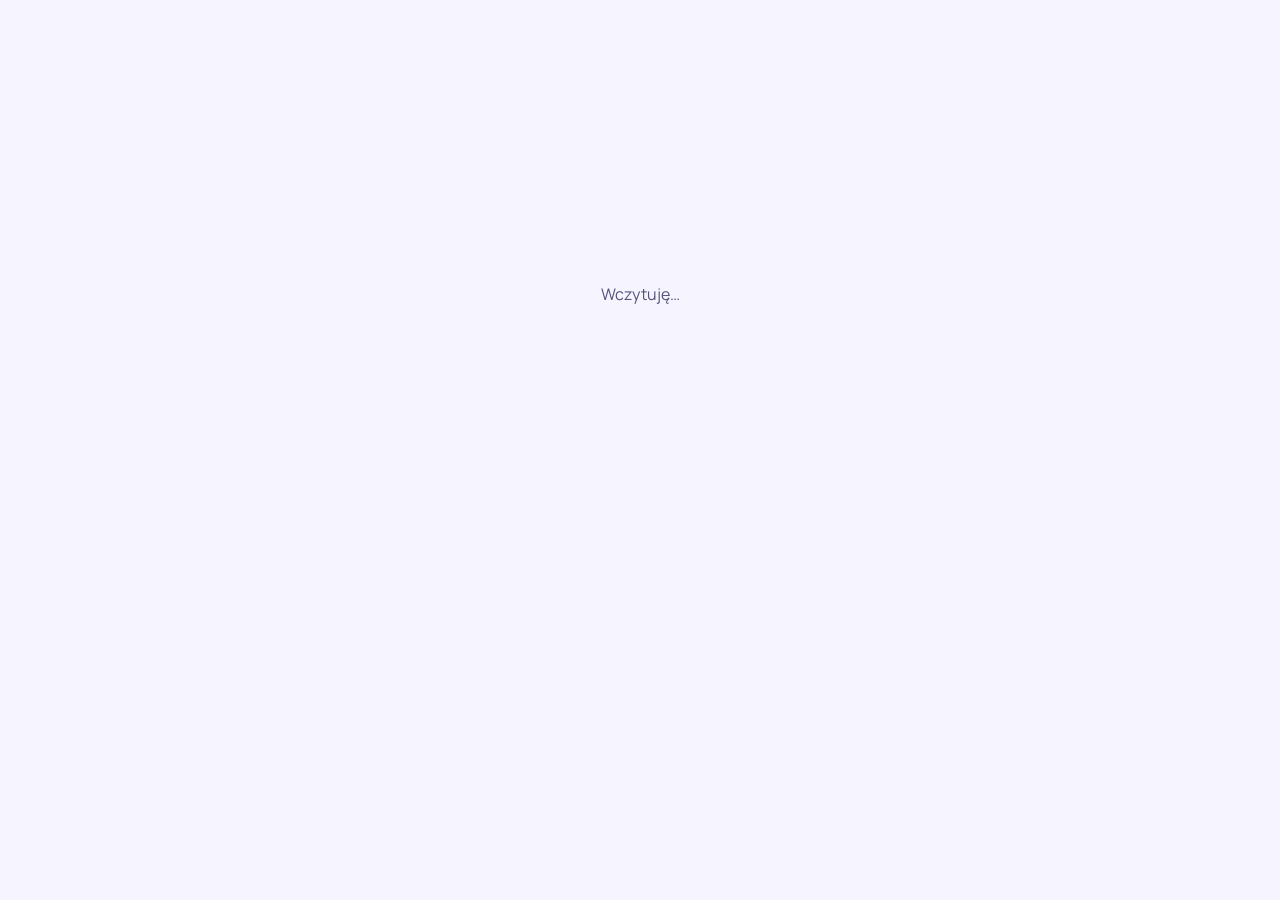
==== commit 09f90fd5: "Add files via upload" ====
--- a/index.html
+++ b/index.html
@@ -3,1199 +3,24 @@
 <head>
 <meta charset="utf-8">
 <meta name="viewport" content="width=device-width, initial-scale=1, viewport-fit=cover">
-<title>Wolne Płuco | Rzuć palenie</title>
-<meta name="claude:viewport-fit-sides" content="cover">
-<meta name="description" content="Chcesz rzucić palenie i ciągle wracasz? Wyjdź z nikotyny bez siły woli i bez poczucia, że coś tracisz. Program 90 dni Tomasza Świadomość: lekcje audio, ćwiczenia dnia i spotkania na żywo. Papierosy, e-papierosy i saszetki.">
-<meta property="og:title" content="Wolne Płuco | Rzuć nikotynę bez siły woli">
-<meta property="og:description" content="Program 90 dni: lekcje audio, ćwiczenia dnia i spotkania na żywo. Papierosy, e-papierosy i saszetki.">
-<meta property="og:image" content="img/logo-512.png">
-<meta property="og:type" content="website">
-<meta name="theme-color" content="#F6F5FF">
+<title>Wolne Płuco</title>
+<meta name="description" content="Program wychodzenia z nikotyny. Tomasz Świadomość.">
+<meta name="theme-color" content="#17153B">
+<link rel="manifest" href="manifest.json">
+<link rel="icon" type="image/png" href="icon-192.png">
+<link rel="apple-touch-icon" href="icon-192.png">
+<meta name="apple-mobile-web-app-capable" content="yes">
+<meta name="apple-mobile-web-app-title" content="Wolne Płuco">
+<link rel="preconnect" href="https://fonts.googleapis.com">
 <link rel="stylesheet" href="https://fonts.googleapis.com/css2?family=Instrument+Serif:ital@0;1&family=Manrope:wght@400;500;600;700;800&display=swap">
-<style>
-  /* Jasny, „powietrzny” wygląd: lawendowa biel, głęboki indygo i limonkowy akcent.
-     Celowo bez czerwieni, złota, mięty i pomarańczu (kolory paczek i papierosa). Kolory zmieniasz tylko tutaj. */
-  :root{
-    --bg:#F6F5FF; --bg2:#ECEBFA; --card:#FFFFFF; --line:#DCDAF0;
-    --ink:#17153B; --muted:#55537A; --dim:#8A88A8;
-    --accent:#4F46E5; --accent-dark:#3E36C9; --accent-soft:#E7E6FD;
-    --lime:#C8F25C; --lime-ink:#1A2600;
-    --night:#17153B; --night2:#221F52; --night-ink:#F3F2FF; --night-muted:#B7B5DA;
-    --serif:"Instrument Serif",Georgia,"Times New Roman",serif;
-    --text:"Manrope",-apple-system,"Segoe UI",Roboto,Arial,sans-serif;
-    --r:20px; --max:1160px;
-    color-scheme:light;
-  }
-  *{box-sizing:border-box}
-  html{scroll-behavior:smooth}
-  body{margin:0;background:var(--bg);color:var(--ink);font:17px/1.65 var(--text);-webkit-font-smoothing:antialiased}
-  img{max-width:100%;display:block}
-  a{color:var(--accent)}
-  .wrap{max-width:var(--max);margin:0 auto;padding-left:max(20px,env(safe-area-inset-left,0px));padding-right:max(20px,env(safe-area-inset-right,0px))}
-  section{padding-block:84px}
-  h1,h2,h3{margin:0 0 16px;text-wrap:balance}
-  h1,h2{font-family:var(--serif);font-weight:400;letter-spacing:-.01em;line-height:1.02}
-  h1{font-size:clamp(46px,8vw,92px)}
-  h2{font-size:clamp(38px,5.4vw,62px)}
-  h3{font:800 20px/1.3 var(--text);letter-spacing:-.005em}
-  h1 em,h2 em{font-style:italic;color:var(--accent)}
-  p{margin:0 0 14px}
-  .lead{font-size:clamp(18px,2.3vw,20px);color:var(--muted);max-width:660px}
-  .eyebrow{display:inline-flex;align-items:center;gap:8px;font-size:13px;font-weight:700;letter-spacing:.14em;text-transform:uppercase;color:var(--accent);margin-bottom:16px}
-  .eyebrow:before{content:"";width:18px;height:2px;background:currentColor;border-radius:2px}
-  .center{text-align:center}
-  .center .lead{margin-left:auto;margin-right:auto}
-  .center .eyebrow{justify-content:center}
-  .muted{color:var(--muted)}
-  .hidden{display:none!important}
-
-  .btn{display:inline-flex;align-items:center;justify-content:center;gap:10px;background:var(--accent);color:#fff;font:700 17px var(--text);text-decoration:none;border:0;border-radius:999px;padding:17px 30px;cursor:pointer;transition:background .15s,transform .15s,box-shadow .15s;box-shadow:0 10px 24px -12px rgba(79,70,229,.7)}
-  .btn:hover{background:var(--accent-dark)}
-  .btn:active{transform:scale(.98)}
-  .btn[disabled]{opacity:.6;cursor:wait}
-  .btn.line{background:transparent;color:var(--ink);box-shadow:inset 0 0 0 1.5px var(--line)}
-  .btn.line:hover{box-shadow:inset 0 0 0 1.5px var(--ink)}
-  .btn.lime{background:var(--lime);color:var(--lime-ink);box-shadow:0 10px 24px -12px rgba(150,190,40,.8)}
-  .btn.lime:hover{background:#B9E648}
-  .btn svg{width:18px;height:18px;flex:none}
-  :focus-visible{outline:3px solid var(--accent);outline-offset:3px}
-
-  /* NAGŁÓWEK */
-  .hero{position:relative;overflow:hidden;padding-block:18px 84px;background:radial-gradient(900px 520px at 85% 10%,#E4E2FF 0%,transparent 60%),radial-gradient(1000px 640px at 0% 100%,#D4F77E 0%,#E6FBB0 32%,rgba(240,255,214,.6) 52%,transparent 72%),var(--bg)}
-  .top{display:flex;align-items:center;justify-content:space-between;gap:12px;padding-block:8px 52px}
-  .logo{display:flex;align-items:center;gap:10px;text-decoration:none;color:var(--ink);font:400 28px/1 var(--serif)}
-  .logo svg,.logo img{width:40px;height:40px;flex:none;border-radius:50%;object-fit:cover}
-  .top a.small{font-weight:700;font-size:15px;text-decoration:none;color:var(--ink);padding:9px 18px;border-radius:999px;box-shadow:inset 0 0 0 1.5px var(--line);white-space:nowrap}
-  .hero-grid{display:grid;gap:40px;align-items:center}
-  @media(min-width:900px){.hero-grid{grid-template-columns:1.15fr .85fr}}
-  .slogan{font:italic 400 clamp(26px,3.4vw,36px)/1.15 var(--serif);margin:14px 0 0;color:var(--ink)}
-  .slogan span{background:linear-gradient(transparent 62%,var(--lime) 62%);padding:0 4px}
-  .hero .sub{font-size:19px;color:var(--muted);max-width:560px;margin:20px 0 28px}
-  .cta-row{display:flex;flex-wrap:wrap;gap:12px}
-  .hero .fine{font-size:14px;color:var(--dim);margin-top:14px}
-
-  /* Oddech: krąg, który rośnie i maleje */
-  .hero-photo{position:relative;margin:0;border-radius:28px;overflow:hidden;aspect-ratio:1/1;width:100%;box-shadow:0 30px 70px -30px rgba(23,21,59,.45)}
-  @media(min-width:900px){.hero-photo{aspect-ratio:4/5;max-width:440px;justify-self:end}}
-  .hero-photo img{display:block;width:100%;height:100%;object-fit:cover;object-position:center 72%}
-  .hero-photo figcaption{position:absolute;left:16px;bottom:16px;background:var(--lime);color:var(--lime-ink);font-weight:800;font-size:14px;letter-spacing:.04em;border-radius:999px;padding:8px 16px;box-shadow:0 10px 24px -12px rgba(26,38,0,.6)}
-  .breath{position:relative;width:min(340px,64vw);aspect-ratio:1;margin:0 auto;display:grid;place-items:center}
-  .breath .ring{position:absolute;inset:0;border-radius:50%;border:1.5px solid #CFCBF7}
-  .breath .ring.r2{inset:12%;border-color:#DCD9FA}
-  .breath .core{width:44%;aspect-ratio:1;border-radius:50%;background:radial-gradient(circle at 35% 30%,#8E88FF,var(--accent) 60%,#3A32B8);box-shadow:0 30px 60px -20px rgba(79,70,229,.6);animation:breathe 16s ease-in-out infinite}
-  .breath .lbl{position:absolute;bottom:-6px;left:0;right:0;text-align:center;font-weight:700;font-size:14px;letter-spacing:.14em;text-transform:uppercase;color:var(--muted)}
-  .breath .lbl b{color:var(--accent)}
-  @keyframes breathe{0%{transform:scale(1)}25%{transform:scale(1.75)}50%{transform:scale(1.75)}75%{transform:scale(1)}100%{transform:scale(1)}}
-  @media(prefers-reduced-motion:reduce){.breath .core{animation:none;transform:scale(1.4)}}
-
-  /* FILM */
-  .video{position:relative;aspect-ratio:9/16;max-width:380px;margin:30px auto 0;border-radius:var(--r);overflow:hidden;background:var(--card);border:1px solid var(--line);color:var(--muted);display:grid;place-items:center;text-align:center}
-  .video button{all:unset;cursor:pointer;position:absolute;inset:0;display:grid;place-items:center;background-size:cover;background-position:center}
-  .video .play{width:80px;height:80px;border-radius:50%;background:var(--accent);display:grid;place-items:center;box-shadow:0 10px 30px rgba(23,21,59,.35)}
-  .video .play:after{content:"";border-left:24px solid #fff;border-top:15px solid transparent;border-bottom:15px solid transparent;margin-left:6px}
-  .video iframe{position:absolute;inset:0;width:100%;height:100%;border:0}
-  .video .soon{padding:24px;font:italic 400 28px var(--serif)}
-  .sample{display:flex;align-items:center;gap:18px;max-width:520px;margin:30px auto 0;padding:20px;border-radius:var(--r);background:var(--ink,#17153B);color:#fff;text-align:left;box-shadow:0 26px 54px -30px rgba(23,21,59,.55)}
-  .sample-play{flex:none;width:68px;height:68px;border-radius:50%;border:0;background:#C8F25C;color:#1A2600;display:grid;place-items:center;cursor:pointer}
-  .sample-play svg{width:26px;height:26px;fill:currentColor}
-  .sample-body{flex:1;min-width:0}
-  .sample-body small{display:block;font-size:12px;font-weight:700;letter-spacing:.12em;text-transform:uppercase;color:#C8F25C}
-  .sample-body b{display:block;font:400 28px/1.1 var(--serif);margin:2px 0 10px}
-  .sample-bar{height:6px;border-radius:9px;background:rgba(255,255,255,.18);cursor:pointer;position:relative}
-  .sample-bar span{position:absolute;left:0;top:0;bottom:0;width:0;border-radius:9px;background:#C8F25C}
-  .sample-time{display:flex;justify-content:space-between;margin-top:6px;font-size:12.5px;color:#CFCBF7;font-variant-numeric:tabular-nums}
-  .sample-note{margin:14px auto 0;font-size:14px;color:var(--muted);max-width:520px}
-
-  /* KARTY */
-  .grid{display:grid;gap:14px;margin-top:36px}
-  @media(min-width:760px){.grid.two{grid-template-columns:1fr 1fr}.grid.three{grid-template-columns:repeat(3,1fr)}}
-  .card{background:var(--card);border:1px solid var(--line);border-radius:var(--r);padding:28px}
-  .card p{color:var(--muted)}
-  .card p:last-child{margin:0}
-  .card .ill{background:var(--bg);border-radius:14px;margin:-12px -12px 20px;overflow:hidden}
-  .card .ill img{display:block;width:100%;height:auto;aspect-ratio:16/9;object-fit:cover}
-  .js .card.rv .ill img{transform:scale(1.12);transition:transform 1.4s cubic-bezier(.2,.7,.2,1);transition-delay:var(--d,0ms)}
-  .js .card.rv.in .ill img{transform:none}
-  .card .ic{width:46px;height:46px;border-radius:14px;background:var(--accent-soft);display:grid;place-items:center;margin-bottom:16px}
-  .card .ic svg{width:24px;height:24px;stroke:var(--accent);fill:none;stroke-width:2;stroke-linecap:round;stroke-linejoin:round}
-  .chips{display:flex;flex-wrap:wrap;gap:8px;margin-top:18px}
-  .chip{background:var(--card);border:1px solid var(--line);border-radius:999px;padding:8px 16px;font-weight:600;font-size:15px;color:var(--muted)}
-  .chip.hot{background:var(--ink);border-color:var(--ink);color:#fff}
-  .alt{background:var(--bg2)}
-  .phase small{display:inline-block;font-weight:800;font-size:13px;letter-spacing:.1em;text-transform:uppercase;color:var(--lime-ink);background:var(--lime);border-radius:999px;padding:4px 12px;margin-bottom:14px}
-
-  /* OŚ CZASU (co się dzieje po rzuceniu) */
-  .timeline{list-style:none;margin:40px 0 0;padding:0;display:grid;gap:12px}
-  @media(min-width:760px){.timeline{grid-template-columns:repeat(4,1fr)}}
-  .timeline li{background:var(--card);border:1px solid var(--line);border-radius:16px;padding:20px 20px 18px;position:relative}
-  .timeline b{display:block;font:400 34px/1 var(--serif);color:var(--accent);margin-bottom:8px}
-  .timeline span{color:var(--muted);font-size:15px;line-height:1.5}
-  .src{font-size:13px;color:var(--dim);margin-top:18px}
-  .timeline li{margin-top:26px;padding-right:66px}
-  .timeline li:before{content:"";position:absolute;top:-17px;left:0;right:0;height:2px;background:var(--line)}
-  @media(min-width:760px){.timeline li:before{right:-12px}.timeline li:nth-child(4n):before{right:0}}
-  .timeline li:after{content:"";position:absolute;top:-23px;left:22px;width:14px;height:14px;border-radius:50%;background:var(--accent);box-shadow:0 0 0 4px var(--bg)}
-  .timeline li.yr:after{background:var(--lime);border:2px solid var(--lime-ink);width:10px;height:10px}
-  .tl-ic{position:absolute;top:18px;right:18px;width:38px;height:38px;border-radius:12px;background:var(--accent-soft);display:grid;place-items:center}
-  .tl-ic svg{width:20px;height:20px;stroke:var(--accent);fill:none;stroke-width:2;stroke-linecap:round;stroke-linejoin:round}
-  .nic-box{margin-top:28px;background:var(--card);border:1px solid var(--line);border-radius:var(--r);padding:28px;display:grid;gap:22px}
-  @media(min-width:860px){.nic-box{grid-template-columns:1fr 1.25fr;align-items:center}}
-  .nic-box h3{margin:0 0 8px}.nic-box p{color:var(--muted);margin:0}
-  .nic-steps{list-style:none;margin:0;padding:0;display:grid;gap:10px}
-  @media(min-width:560px){.nic-steps{grid-template-columns:repeat(3,1fr)}}
-  .nic-steps li{background:var(--accent-soft);border-radius:14px;padding:16px}
-  .nic-steps b{display:block;font:400 26px/1.05 var(--serif);color:var(--accent);margin-bottom:6px}
-  .nic-steps span{font-size:14px;color:var(--muted);line-height:1.45}
-  .src a{color:inherit}
-
-  /* CIEMNY PAS */
-  .night{background:var(--night);color:var(--night-ink)}
-  .night .lead,.night .muted,.night p{color:var(--night-muted)}
-  .night h2 em{color:var(--lime)}
-  .night .eyebrow{color:var(--lime)}
-
-  /* APLIKACJA */
-  .app-grid{display:grid;gap:40px;align-items:center;margin-top:36px}
-  @media(min-width:900px){.app-grid{grid-template-columns:300px 1fr}}
-  .phone-wrap{display:flex;flex-direction:column;align-items:center;gap:14px}
-  .phone{width:270px;margin:0 auto;background:#0F0D2B;border-radius:44px;padding:11px;box-shadow:0 40px 80px -30px rgba(23,21,59,.55);overflow:hidden;touch-action:pan-y}
-  .slides{display:flex;transition:transform .6s cubic-bezier(.65,0,.35,1)}
-  .screen{flex:0 0 100%;position:relative;background:#F6F5FF;color:var(--ink);border-radius:34px;padding:24px 16px 60px;min-height:500px;display:flex;flex-direction:column;gap:10px;overflow:hidden;font-family:var(--text)}
-  .s-day{font-size:11px;color:var(--muted);font-weight:700;letter-spacing:.06em;text-transform:uppercase}
-  .s-big{font:400 40px/1 var(--serif)}
-  .s-card{background:#fff;border:1px solid var(--line);border-radius:14px;padding:10px 12px;font-size:13px;line-height:1.4}
-  .s-card small{display:block;color:var(--muted);font-size:10px;font-weight:800;text-transform:uppercase;letter-spacing:.06em;margin-bottom:3px}
-  .s-stats{display:grid;grid-template-columns:1fr 1fr;gap:8px}
-  .s-stats .s-card b{display:block;font:400 26px/1.1 var(--serif);color:var(--accent)}
-  .s-btn{border-radius:999px;padding:11px;text-align:center;font-weight:800;font-size:14px}
-  .s-btn.g{background:var(--accent);color:#fff}.s-btn.l{background:var(--lime);color:var(--lime-ink)}
-  .s-row{display:grid;grid-template-columns:1fr 1fr;gap:8px}
-  .s-title{font:400 30px/1.05 var(--serif);margin-bottom:2px}
-  .s-chips{display:flex;flex-wrap:wrap;gap:5px;margin-top:4px}
-  .s-chips b{font-weight:700;font-size:11px;border:1px solid var(--line);border-radius:99px;padding:4px 9px;background:#fff}
-  .s-chips b.on{background:var(--ink);border-color:var(--ink);color:#fff}
-  .s-range{height:6px;border-radius:9px;background:var(--line);margin-top:8px}.s-range i{display:block;height:100%;background:var(--accent);border-radius:9px}
-  .s-orb{width:120px;height:120px;margin:10px auto 4px;border-radius:50%;background:radial-gradient(circle at 35% 30%,#8E88FF,var(--accent) 60%,#3A32B8);display:grid;place-items:center;color:#fff;text-align:center;animation:sorb 8s ease-in-out infinite}
-  .s-orb b{display:block;font:400 40px/1 var(--serif)}.s-orb span{font-size:11px;font-weight:700;letter-spacing:.08em;text-transform:uppercase}
-  @keyframes sorb{0%,100%{transform:scale(.86)}50%{transform:scale(1)}}
-  .s-cal{display:grid;grid-template-columns:repeat(7,1fr);gap:4px;margin-top:6px}
-  .s-cal i{aspect-ratio:1;border-radius:4px;background:var(--line)}
-  .s-cal i.ok{background:var(--accent)}.s-cal i.slip{background:#C9C6E8}.s-cal i.today{box-shadow:0 0 0 2px var(--lime) inset}
-  .s-nav{position:absolute;left:0;right:0;bottom:0;display:grid;grid-template-columns:repeat(4,1fr);background:#fff;border-top:1px solid var(--line);padding:11px 4px 13px;font-size:10px;font-weight:800;color:var(--dim);text-align:center}
-  .s-nav .on{color:var(--accent)}
-  .phone-dots{display:flex;gap:8px}
-  .phone-dots button{width:26px;height:6px;border-radius:99px;border:0;background:#47437F;cursor:pointer;padding:0;transition:background .3s,width .3s}
-  .phone-dots button[aria-selected="true"]{background:var(--lime);width:44px}
-  .phone-cap{font-weight:800;font-size:13px;letter-spacing:.14em;text-transform:uppercase;color:var(--lime);margin:0}
-  @media(prefers-reduced-motion:reduce){.slides{transition:none}.s-orb{animation:none}}
-  .feats{display:grid;gap:12px}
-  @media(min-width:640px){.feats{grid-template-columns:1fr 1fr}}
-  .feat{display:flex;gap:16px;align-items:flex-start;border-radius:16px;padding:14px;cursor:pointer;transition:background .2s}
-  .feat:hover,.feat.active{background:var(--night2)}
-  .feat .ic{flex:0 0 44px;height:44px;border-radius:12px;background:rgba(200,242,92,.12);display:grid;place-items:center}
-  .feat .ic svg{width:22px;height:22px;stroke:var(--lime);fill:none;stroke-width:2;stroke-linecap:round;stroke-linejoin:round}
-  .feat h3{color:var(--night-ink);margin-bottom:4px}
-  .feat p{margin:0;font-size:15px}
-
-  /* OFERTA */
-  .offer{display:grid;gap:26px;align-items:center}
-  .pdf-offer{margin-top:30px;display:grid;gap:22px;align-items:center;background:var(--card,#fff);border:1.5px dashed #B9B4F2;border-radius:var(--r,24px);padding:22px}
-  @media(min-width:760px){.pdf-offer{grid-template-columns:160px 1fr;padding:26px 30px}}
-  .pdf-offer img{width:160px;max-width:100%;border-radius:6px;box-shadow:0 12px 28px rgba(23,21,59,.25);justify-self:center;display:block}
-  .pdf-offer h3{font:400 clamp(26px,3vw,32px)/1.1 var(--serif);margin:6px 0 8px}
-  .pdf-offer h3 em{color:var(--accent)}
-  .pdf-offer p{color:var(--muted);margin:0}
-  .pdf-row{display:flex;align-items:center;gap:16px;flex-wrap:wrap;margin:14px 0 8px}
-  .pdf-price{font:400 48px/1 var(--serif);color:var(--ink)}
-  .offer-pick{display:grid;gap:8px;margin:0 0 14px}
-  .offer-pick label{display:flex;gap:12px;align-items:center;border:1.5px solid var(--line);border-radius:14px;padding:12px 14px;cursor:pointer;font-weight:700;margin:0;background:#fff}
-  .offer-pick label:has(input:checked){border-color:var(--accent);background:var(--accent-soft,#E7E6FD)}
-  .offer-pick input{width:20px;height:20px;accent-color:var(--accent);flex:none;margin:0}
-  .offer-pick small{display:block;font-weight:500;color:var(--muted);font-size:13.5px;margin-top:2px}
-  @media(min-width:860px){.offer{grid-template-columns:1.2fr .8fr}}
-  .check{list-style:none;padding:0;margin:22px 0 0}
-  .check li{position:relative;padding:0 0 14px 38px;color:var(--muted)}
-  .check li b{color:var(--ink);font-weight:700}
-  .check li:before{content:"";position:absolute;left:0;top:2px;width:24px;height:24px;border-radius:50%;background:var(--lime) url("data:image/svg+xml,%3Csvg xmlns='http://www.w3.org/2000/svg' viewBox='0 0 24 24' fill='none' stroke='%231A2600' stroke-width='3.2' stroke-linecap='round' stroke-linejoin='round'%3E%3Cpath d='M5 12l5 5 9-10'/%3E%3C/svg%3E") center/13px no-repeat}
-  .price{background:var(--night);color:var(--night-ink);border-radius:28px;padding:34px 30px;text-align:center;box-shadow:0 40px 80px -40px rgba(23,21,59,.6)}
-  .price .kicker{font-weight:800;font-size:13px;letter-spacing:.14em;text-transform:uppercase;color:var(--lime)}
-  .price .tag{font:400 96px/1 var(--serif);margin:10px 0 12px}
-  .price p{color:var(--night-muted);font-size:15px}
-  .price .btn{width:100%}
-
-  /* DOWÓD */
-  .proof{max-width:660px;margin:30px auto 0;text-align:left;background:var(--card);border:1px solid var(--line);border-radius:var(--r);padding:24px;display:flex;flex-direction:column;gap:16px}
-  .proof-h{font-weight:800;font-size:17px}
-  .proof-top{display:flex;justify-content:space-between;align-items:baseline;gap:12px;margin-bottom:8px;font-size:15px;color:var(--muted)}
-  .proof-top b{color:var(--ink);font-weight:700}
-  .proof .x{font:400 34px/1 var(--serif);color:var(--dim)}
-  .proof .x.a{color:var(--accent)}
-  .track{height:14px;border-radius:99px;background:var(--bg2);overflow:hidden}
-  .fill{display:block;height:100%;width:var(--w);border-radius:99px;background:#C9C6E8;transition:width 1.6s cubic-bezier(.2,.8,.2,1)}
-  .fill.a{background:linear-gradient(90deg,var(--accent),#8E88FF)}
-  .proof.pre .fill{width:0}
-  .proof-note{font-size:13px;color:var(--dim);margin:0}
-  .help{display:flex;gap:14px;align-items:flex-start;max-width:660px;margin:14px auto 0;text-align:left;background:var(--accent-soft);border-radius:16px;padding:16px 18px;font-size:15px;color:var(--ink)}
-  .help svg{width:22px;height:22px;flex:none;stroke:var(--accent);fill:none;stroke-width:2;stroke-linecap:round;stroke-linejoin:round;margin-top:2px}
-  @media(prefers-reduced-motion:reduce){.fill{transition:none}}
-
-  /* HIPNOZA */
-  .hyp{display:grid;gap:30px;align-items:start}
-  @media(min-width:900px){.hyp{grid-template-columns:.9fr 1.1fr}}
-  .facts{display:flex;flex-wrap:wrap;gap:10px;margin-top:22px}
-  .fact{border:1px solid var(--line);border-radius:16px;padding:12px 16px;background:var(--card)}
-  .fact b{display:block;font:400 32px/1 var(--serif);color:var(--accent)}
-  .fact span{font-size:13px;color:var(--muted)}
-  .steps{list-style:none;margin:0;padding:0;display:grid;gap:10px}
-  .steps li{display:grid;grid-template-columns:44px 1fr;gap:14px;background:var(--card);border:1px solid var(--line);border-radius:var(--r);padding:18px}
-  .steps .n{width:36px;height:36px;border-radius:50%;background:var(--accent-soft);color:var(--accent);display:grid;place-items:center;font-weight:800}
-  .steps h3{margin:4px 0 4px}
-  .steps p{color:var(--muted);margin:0;font-size:16px}
-  .plus{margin-top:14px;border-left:3px solid var(--lime);padding:4px 0 4px 16px;color:var(--ink);font-size:16px}
-
-  /* OPINIE */
-  .quotes{display:grid;gap:14px;margin-top:36px;align-items:start}
-  @media(min-width:760px){.quotes{grid-template-columns:repeat(2,1fr)}}
-  @media(min-width:1080px){.quotes{grid-template-columns:repeat(3,1fr)}}
-  .quote{background:var(--card);border:1px solid var(--line);border-radius:var(--r);padding:24px;margin:0;display:flex;flex-direction:column;gap:14px;min-width:0}
-  .quote blockquote{margin:0;font:italic 400 22px/1.35 var(--serif);color:var(--ink)}
-  .quote figcaption{font-size:14px;color:var(--muted)}
-  .quote figcaption b{color:var(--ink)}
-
-  /* KIM JESTEM */
-  .about{display:grid;gap:32px;align-items:center}
-  @media(min-width:800px){.about{grid-template-columns:280px 1fr}}
-  .avatar{width:260px;height:325px;max-width:100%;border-radius:140px 140px 24px 24px;margin:0 auto;background:var(--card);border:1px solid var(--line);color:var(--accent);display:grid;place-items:center;font:400 76px var(--serif);overflow:hidden}
-  .avatar img{width:100%;height:100%;object-fit:cover}
-  .about p{color:var(--muted)}
-
-  /* FAQ */
-  details{background:var(--card);border:1px solid var(--line);border-radius:16px;padding:0 22px;margin-bottom:10px}
-  summary{cursor:pointer;list-style:none;font-weight:700;font-size:18px;padding:18px 34px 18px 0;position:relative}
-  summary::-webkit-details-marker{display:none}
-  summary:after{content:"+";position:absolute;right:0;top:12px;font-size:28px;color:var(--accent);font-weight:400}
-  details[open] summary:after{content:"−"}
-  details p{color:var(--muted);padding-bottom:6px}
-
-  /* FORMULARZ */
-  .form-box{background:var(--card);border:1px solid var(--line);border-radius:28px;padding:30px 22px;max-width:660px;margin:30px auto 0}
-  label{display:block;font-weight:700;font-size:15px;margin:0 0 6px}
-  .opt{font-weight:400;color:var(--dim)}
-  .two-col{display:grid;gap:0 14px}
-  @media(min-width:560px){.two-col{grid-template-columns:1fr 1fr}}
-  input[type=text],input[type=email],select,textarea{width:100%;font:inherit;font-size:16px;color:var(--ink);background:var(--bg);border:1.5px solid var(--line);border-radius:12px;padding:13px 14px;margin-bottom:16px;outline:none;transition:border .15s}
-  input::placeholder,textarea::placeholder{color:var(--dim)}
-  input:focus,select:focus,textarea:focus{border-color:var(--accent)}
-  textarea{min-height:90px;resize:vertical}
-  .tick{display:flex;gap:12px;align-items:flex-start;font-weight:400;font-size:14px;color:var(--muted);margin-bottom:14px;cursor:pointer}
-  .tick input{flex:0 0 22px;width:22px;height:22px;margin:1px 0 0;accent-color:var(--accent)}
-  .hp{position:absolute;left:-9999px;width:1px;height:1px;overflow:hidden}
-  .msg{display:none;border-radius:12px;padding:14px 16px;margin-top:16px;font-weight:600}
-  .msg.err{display:block;background:var(--accent-soft);color:var(--accent-dark)}
-  .done{text-align:center;padding:10px 0}
-  .done .big{font:italic 400 64px/1 var(--serif);color:var(--accent);margin-bottom:10px}
-  .done p{color:var(--muted)}
-
-  .final-cta{padding-block:90px}
-  .final-cta h2{color:var(--night-ink)}
-  .final-cta .lead{margin:14px auto 30px}
-  .btn.big{font-size:20px;padding:20px 40px}
-  footer{padding-block:40px;font-size:14px;color:var(--dim);text-align:center;border-top:1px solid var(--line)}
-  footer p{margin:0 0 6px}
-  footer b{color:var(--ink)}
-
-  .sticky{position:fixed;left:calc(12px + env(safe-area-inset-left,0px));right:calc(12px + env(safe-area-inset-right,0px));bottom:calc(12px + env(safe-area-inset-bottom,0px));z-index:20;transform:translateY(160%);transition:transform .3s}
-  .sticky.show{transform:none}
-  .sticky .btn{width:100%;box-shadow:0 14px 30px -10px rgba(23,21,59,.5)}
-  /* Papierosy i e-papierosy (zdjęcia) */
-  .types{display:grid;gap:18px;margin-top:36px}
-  @media(min-width:760px){.types{grid-template-columns:repeat(3,1fr)}}
-  .type .ill-svg{display:block;width:100%;height:auto;aspect-ratio:4/3}
-  .type{background:var(--card);border:1px solid var(--line);border-radius:var(--r);overflow:hidden;margin:0}
-  .type img{display:block;width:100%;height:auto;aspect-ratio:4/3;object-fit:cover;object-position:center 45%}
-  .type figcaption{padding:22px 24px 26px}
-  .type h3{margin-bottom:6px}
-  .type p{color:var(--muted);margin:0}
-  .types-note{margin-top:22px;color:var(--muted)}
-  /* Quiz */
-  .quiz{margin-top:46px;background:var(--card);border:1px solid var(--line);border-radius:28px;padding:clamp(22px,4vw,44px);max-width:840px;box-shadow:0 30px 60px -40px rgba(23,21,59,.35)}
-  .quiz .eyebrow{margin-bottom:10px}
-  .quiz h3{font:400 clamp(30px,4vw,44px)/1.05 var(--serif);margin:0 0 22px}
-  .quiz-bar{height:6px;background:var(--accent-soft);border-radius:6px;overflow:hidden;margin-bottom:26px}
-  .quiz-bar span{display:block;height:100%;width:0;background:linear-gradient(90deg,var(--accent),var(--lime));transition:width .45s ease}
-  .q-step{font-size:13px;font-weight:800;letter-spacing:.1em;text-transform:uppercase;color:var(--dim);margin:0 0 10px}
-  .q-text{font-size:clamp(20px,2.6vw,25px);font-weight:700;color:var(--ink);line-height:1.35;margin:0 0 26px}
-  .q-btns{display:flex;gap:12px;flex-wrap:wrap}
-  .q-btns .btn{min-width:150px}
-  .q-anim{animation:qin .45s cubic-bezier(.2,.7,.2,1)}
-  @keyframes qin{from{opacity:0;transform:translateX(26px)}to{opacity:1;transform:none}}
-  .q-meter{position:relative;height:14px;border-radius:14px;background:linear-gradient(90deg,#E7E6FD,#8E88FF,#3E36C9);margin:6px 0 8px}
-  .q-meter i{position:absolute;top:50%;width:26px;height:26px;margin:-13px 0 0 -13px;border-radius:50%;background:#fff;border:4px solid var(--ink);box-shadow:0 6px 14px -4px rgba(23,21,59,.5);transition:left 1s cubic-bezier(.2,.7,.2,1)}
-  .q-labels{display:flex;justify-content:space-between;font-size:12.5px;color:var(--dim);font-weight:700;text-transform:uppercase;letter-spacing:.06em}
-  .q-level{display:inline-block;background:var(--ink);color:#fff;border-radius:999px;padding:5px 14px;font-size:13px;font-weight:800;letter-spacing:.06em;text-transform:uppercase;margin:22px 0 12px}
-  .q-res h4{font:400 clamp(28px,3.4vw,38px)/1.1 var(--serif);margin:0 0 10px;color:var(--ink)}
-  .q-res p{color:var(--muted);margin:0 0 20px;max-width:620px}
-  .q-yes{display:flex;align-items:center;gap:12px;background:var(--lime);color:var(--lime-ink);border-radius:16px;padding:16px 18px;font-weight:800;font-size:clamp(18px,2.2vw,21px);margin:4px 0 22px}
-  .q-yes svg{flex:0 0 30px;width:30px;height:30px}
-  .q-again{background:none;border:0;color:var(--muted);text-decoration:underline;font:600 15px var(--text);cursor:pointer;padding:10px}
-  .q-note{font-size:13px;color:var(--dim);margin:16px 0 0}
-  /* ===== Animacje i efekty (wzór: płynne wejścia, linia pod nagłówkiem, odblask kart) ===== */
-  :root{--ease:cubic-bezier(.16,.68,.24,1)}
-  #prog{position:fixed;top:0;left:0;height:3px;width:0;z-index:100;background:linear-gradient(90deg,var(--accent),var(--lime));transition:width .12s linear}
-  .js [data-a]{opacity:0;transition-property:opacity,transform,clip-path,filter;transition-duration:.9s;transition-timing-function:var(--ease);transition-delay:calc(var(--i,0) * 90ms)}
-  .js [data-a="up"]{transform:translateY(38px)}
-  .js [data-a="left"]{transform:translateX(-46px)}
-  .js [data-a="right"]{transform:translateX(46px)}
-  .js [data-a="scale"]{transform:scale(.92)}
-  .js [data-a="blur"]{filter:blur(14px);transform:translateY(20px)}
-  .js [data-a="clip"]{clip-path:inset(0 0 102% 0);transform:translateY(16px)}
-  .js [data-a="rise"]{transform:translateY(64px) scale(.97)}
-  .js [data-a].in{opacity:1;transform:none;filter:none;clip-path:inset(0 0 0 0)}
-  .js [data-a].a-done{transition-delay:0s;clip-path:none}
-  .js .type[data-a] img,.js .type[data-a] .ill-svg,.js .card[data-a] .ill img,.js .gal-item[data-a] img{transform:scale(1.14);transition:transform 1.6s var(--ease)}
-  .js .type[data-a].in img,.js .type[data-a].in .ill-svg,.js .card[data-a].in .ill img,.js .gal-item[data-a].in img{transform:none}
-  section .wrap h2:after{content:"";display:block;height:3px;width:56px;border-radius:3px;background:linear-gradient(90deg,var(--accent),var(--lime));margin-top:20px}
-  .center h2:after,h2.center:after{margin-left:auto;margin-right:auto}
-  .quiz h2:after,.final-cta h2:after{display:none}
-  .js section .wrap h2[data-a]:after{width:0;transition:width .9s .45s var(--ease)}
-  .js section .wrap h2[data-a].in:after{width:56px}
-  .card,.type{position:relative;overflow:hidden}
-  .card:before,.type:before{content:"";position:absolute;inset:0;pointer-events:none;z-index:3;background:linear-gradient(118deg,transparent 26%,rgba(255,255,255,.55) 44%,transparent 58%);transform:translateX(-120%);transition:transform 1.1s var(--ease)}
-  .card:hover:before,.type:hover:before{transform:translateX(120%)}
-  .card:hover,.type:hover,.card.in:hover,.type.in:hover{transform:translateY(-6px);box-shadow:0 34px 70px -34px rgba(23,21,59,.38)}
-  .card,.type{transition:transform .5s var(--ease),box-shadow .5s var(--ease)}
-  /* pasek haseł */
-  .mq{overflow:hidden;padding:18px 0;background:var(--ink)}
-  .mqi{display:flex;align-items:center;gap:34px;width:max-content;animation:mq 42s linear infinite;color:#fff;font-weight:800;font-size:14px;letter-spacing:.22em;text-transform:uppercase}
-  .mqi b{font-weight:800;white-space:nowrap}
-  .mqi i{display:block;width:8px;height:8px;border-radius:50%;background:var(--lime);flex:0 0 8px}
-  @keyframes mq{to{transform:translateX(-50%)}}
-  /* liczby */
-  .stats-sec{padding-block:56px 10px}
-  .stats{display:grid;grid-template-columns:repeat(2,1fr);background:var(--card);border:1px solid var(--line);border-radius:24px;box-shadow:0 30px 60px -44px rgba(23,21,59,.35)}
-  @media(min-width:860px){.stats{grid-template-columns:repeat(4,1fr)}}
-  .stat{position:relative;padding:28px 18px;text-align:center;display:flex;flex-direction:column;align-items:center;gap:8px}
-  .stat b{font:400 clamp(40px,5vw,58px)/1 var(--serif);color:var(--accent)}
-  .stat span:not([data-count]):not([data-price]){font-size:13px;font-weight:700;letter-spacing:.08em;text-transform:uppercase;color:var(--muted);max-width:200px;line-height:1.45}
-  .stat:after{content:"";position:absolute;right:0;top:20%;bottom:20%;width:1px;background:var(--line)}
-  .stat:nth-child(2n):after{display:none}
-  @media(min-width:860px){.stat:nth-child(2n):after{display:block}.stat:last-child:after{display:none}}
-  @media(max-width:859px){.stat:nth-child(-n+2){border-bottom:1px solid var(--line)}}
-  /* płuca */
-  .lungs{display:grid;gap:28px;align-items:center;margin-top:8px}
-  @media(min-width:860px){.lungs{grid-template-columns:minmax(0,440px) 1fr;gap:56px}}
-  .lungs-fig{margin:0 auto;max-width:360px;width:100%}
-  @media(min-width:860px){.lungs-fig{max-width:440px}}
-  .lungs-fig img{display:block;width:100%;height:auto;aspect-ratio:1/1;border-radius:28px;box-shadow:0 26px 54px -30px rgba(23,21,59,.45)}
-  .lungs-fig figcaption{display:flex;justify-content:space-between;padding:12px 10% 0;font-size:13px;font-weight:600;letter-spacing:.04em;text-transform:uppercase}
-  .lungs-fig .ok{color:#3F8F1C}.lungs-fig .bad{color:var(--accent)}
-  .lungs-txt p{color:var(--muted);font-size:17px;line-height:1.6;margin:0 0 14px}
-  .lungs-txt .btn{margin-top:8px}
-  /* galeria z łukami */
-  .gal{display:grid;gap:18px 14px;margin:36px auto 0;grid-template-columns:repeat(2,1fr);max-width:1000px}
-  @media(min-width:900px){.gal{grid-template-columns:repeat(4,1fr)}}
-  .gal-item{margin:0}
-  .gal-pic{overflow:hidden;border-radius:999px 999px 18px 18px;max-width:200px;margin:0 auto;box-shadow:0 26px 54px -28px rgba(23,21,59,.45)}
-  .gal-pic img{display:block;width:100%;height:auto;aspect-ratio:1/1;object-fit:cover}
-  .gal-item:hover .gal-pic img{transform:scale(1.05)!important;transition:transform .9s var(--ease)}
-  .gal-item figcaption{padding:12px 2px 0;text-align:center}
-  .gal-item b{display:block;font:400 clamp(19px,2.2vw,24px)/1.15 var(--serif);color:var(--ink);margin-bottom:4px}
-  .gal-item span{display:block;color:var(--muted);font-size:14px;line-height:1.45}
-  @media(max-width:560px){.gal-pic{max-width:150px}.gal-item span{font-size:13px}}
-  /* pas ze zdjęciem */
-  .band{position:relative;overflow:hidden;isolation:isolate;min-height:clamp(380px,48vw,580px);display:flex;align-items:center;padding-block:80px}
-  .band-bg{position:absolute;left:0;top:-12%;width:100%;height:124%;object-fit:cover;z-index:-2;will-change:transform}
-  .band:before{content:"";position:absolute;inset:0;z-index:-1;background:linear-gradient(180deg,rgba(23,21,59,.66),rgba(23,21,59,.5) 45%,rgba(23,21,59,.78))}
-  .band .eyebrow{color:var(--lime)}
-  .band h2{color:#fff;max-width:900px;margin:0 auto;font-size:clamp(32px,4.6vw,56px);text-shadow:0 2px 30px rgba(0,0,0,.35)}
-  .band h2 em{color:var(--lime)}
-  .band-sig{margin-top:24px;color:rgba(255,255,255,.72);font-size:13px;font-weight:700;letter-spacing:.2em;text-transform:uppercase}
-  @media(prefers-reduced-motion:reduce){.js [data-a]{opacity:1!important;transform:none!important;filter:none!important;clip-path:none!important;transition:none!important}.mqi{animation:none}.js section .wrap h2[data-a]:after{width:56px}}
-  /* Oś czasu od dziś */
-  .tl-tabs{display:flex;flex-wrap:wrap;gap:8px;margin:28px 0 6px}
-  .tl-tabs button{font:600 15px var(--text);padding:10px 18px;border-radius:999px;border:1px solid var(--line);background:var(--card);color:var(--muted);cursor:pointer;transition:background .2s,color .2s}
-  .tl-tabs button[aria-selected=true]{background:var(--ink);border-color:var(--ink);color:#fff}
-  .otl-note{color:var(--muted);font-size:15px;margin:10px 0 0;max-width:640px}
-  .otl{position:relative;margin-top:30px}
-  .otl ol{list-style:none;margin:0;padding:0 0 0 38px;position:relative}
-  .otl-line{position:absolute;left:11px;top:10px;bottom:30px;width:3px;background:var(--line);border-radius:3px;overflow:hidden}
-  .otl-line span{position:absolute;inset:0;background:linear-gradient(var(--accent),var(--lime));transform-origin:top}
-  .otl li{position:relative;padding-bottom:28px}
-  .otl .dot{position:absolute;left:-35px;top:3px;width:18px;height:18px;border-radius:50%;background:var(--accent);box-shadow:0 0 0 5px var(--bg)}
-  .otl li.st .dot{background:var(--lime);border:3px solid var(--lime-ink)}
-  .otl .when{display:inline-block;font-size:12px;font-weight:800;letter-spacing:.06em;text-transform:uppercase;background:var(--lime);color:var(--lime-ink);border-radius:999px;padding:3px 10px;margin-bottom:8px}
-  .otl .lbl b{display:block;font:400 30px/1.05 var(--serif);color:var(--accent);margin-bottom:4px}
-  .otl li.st .lbl b{color:var(--ink)}
-  .otl .lbl p{margin:0;color:var(--muted);font-size:15.5px;line-height:1.5}
-  .otl.anim .otl-line span{transform:scaleY(0);transition:transform 2s cubic-bezier(.4,0,.2,1)}
-  .otl.anim .dot{transform:scale(0);transition:transform .45s cubic-bezier(.3,1.6,.5,1);transition-delay:calc(var(--i,0) * 180ms)}
-  .otl.anim .lbl{opacity:0;transform:translateY(14px);transition:opacity .6s ease,transform .6s ease;transition-delay:calc(var(--i,0) * 180ms + 90ms)}
-  .otl.anim.go .otl-line span,.otl.anim.go .dot,.otl.anim.go .lbl{transform:none;opacity:1}
-  @media(min-width:960px){
-    .otl ol{padding:0;display:grid;grid-template-columns:repeat(var(--n,9),1fr);height:440px}
-    .otl-line{left:0;right:0;top:50%;bottom:auto;width:auto;height:3px;margin-top:-1.5px}
-    .otl-line span{background:linear-gradient(90deg,var(--accent),var(--lime));transform-origin:left}
-    .otl.anim .otl-line span{transform:scaleX(0)}
-    .otl li{padding:0}
-    .otl .dot{left:50%;top:50%;margin:-9px 0 0 -9px}
-    .otl li:after{content:"";position:absolute;left:50%;width:2px;height:16px;margin-left:-1px;background:var(--line)}
-    .otl li:nth-child(odd):after{bottom:calc(50% + 12px)}
-    .otl li:nth-child(even):after{top:calc(50% + 12px)}
-    .otl .lbl{position:absolute;left:50%;width:calc(200% - 18px);max-width:250px;translate:-50% 0;text-align:center}
-    .otl li:nth-child(odd) .lbl{bottom:calc(50% + 34px)}
-    .otl li:nth-child(even) .lbl{top:calc(50% + 34px)}
-    .otl li:first-child .lbl{left:0;width:calc(150% - 12px);translate:none;text-align:left}
-    .otl li:last-child .lbl{left:auto;right:0;width:calc(150% - 12px);translate:none;text-align:right}
-    .otl .lbl b{font-size:28px}
-    .otl .lbl p{font-size:14.5px}
-  }
-  @media(prefers-reduced-motion:reduce){.otl.anim .otl-line span,.otl.anim .dot,.otl.anim .lbl{transform:none!important;opacity:1!important;transition:none!important}}
-  /* Animacje przy przewijaniu (działają tylko z JS; bez JS wszystko jest widoczne) */
-  .js .rv{opacity:0;transform:translateY(34px);transition:opacity .8s cubic-bezier(.2,.7,.2,1),transform .8s cubic-bezier(.2,.7,.2,1);transition-delay:var(--d,0ms)}
-  .js .rv.in{opacity:1;transform:none}
-  .js .type.rv img,.js .type.rv .ill-svg{transform:scale(1.12);transition:transform 1.4s cubic-bezier(.2,.7,.2,1);transition-delay:var(--d,0ms)}
-  .js .type.rv.in img,.js .type.rv.in .ill-svg{transform:none}
-  .js .rv .draw{transition:stroke-dashoffset 1.8s cubic-bezier(.4,0,.2,1) calc(var(--d,0ms) + .3s)}
-  .js .rv .pop{transform-box:fill-box;transform-origin:center;transform:scale(0);transition:transform .5s cubic-bezier(.3,1.6,.5,1)}
-  .js .rv.in .pop{transform:none}
-  .js .timeline li.rv:after{transform:scale(0);transition:transform .5s cubic-bezier(.3,1.6,.5,1) calc(var(--d,0ms) + .25s)}
-  .js .timeline li.rv.in:after{transform:none}
-  @media(prefers-reduced-motion:reduce){.js .rv,.js .rv.in,.js .type.rv img,.js .type.rv .ill-svg,.js .card.rv .ill img,.js .rv .pop,.js .timeline li.rv:after{opacity:1!important;transform:none!important}}
-  @media(min-width:940px){.sticky{display:none}}
-  @media(prefers-reduced-motion:reduce){*{transition:none!important;scroll-behavior:auto!important}}
-</style>
-<link rel="icon" type="image/png" href="img/favicon.png">
-<link rel="apple-touch-icon" href="img/logo-192.png">
+<link rel="stylesheet" href="style.css?v=1">
 </head>
 <body>
-<div id="prog" aria-hidden="true"></div>
-
-<!-- 1. NAGŁÓWEK -->
-<header class="hero">
-  <div class="wrap">
-    <div class="top">
-      <a class="logo" href="#" aria-label="Strona główna">
-        <img src="img/logo-128.png" alt="" width="40" height="40">
-        <span data-brand>Wolne Płuco</span>
-      </a>
-      <a class="small" href="#zapis">Dołącz</a>
-    </div>
-    <div class="hero-grid">
-      <div>
-        <span class="eyebrow">Program 90 dni · Tomasz Świadomość</span>
-        <h1>Chcesz rzucić palenie i <em>ciągle wracasz?</em></h1>
-        <p class="slogan"><span>Wyjdziesz z tego bez siły woli.</span></p>
-        <p class="sub">Nikotyna nic Ci nie daje. Kiedy naprawdę to zrozumiesz, rzucenie przestaje być walką. Krótkie lekcje audio, jedno ćwiczenie dziennie i spotkania na żywo prowadzą Cię przez 90 dni. Papierosy, e-papierosy i saszetki.</p>
-        <div class="cta-row">
-          <a class="btn" href="#zapis">Dołączam</a>
-          <a class="btn line" href="#czytaj">Posłuchaj lekcji 1
-            <svg viewBox="0 0 24 24" fill="none" stroke="currentColor" stroke-width="2.5" stroke-linecap="round" stroke-linejoin="round" aria-hidden="true"><path d="M12 5v14M6 13l6 6 6-6"/></svg></a>
-        </div>
-        <p class="fine">Bez App Store. Działa na każdym telefonie.</p>
-      </div>
-      <figure class="hero-photo">
-        <img src="img/tomasz-oddech.jpg" alt="Tomasz z rozłożonymi ramionami wśród zielonych tarasów ryżowych" width="1100" height="1719">
-        <figcaption>Oddychaj pełną piersią</figcaption>
-      </figure>
-    </div>
-  </div>
-</header>
-
-<!-- 1a. PASEK HASEŁ + LICZBY -->
-<div class="mq" aria-hidden="true"><div class="mqi"><b>Papierosy</b><i></i><b>E-papierosy</b><i></i><b>Snus i saszetki</b><i></i><b>Aplikacja w telefonie</b><i></i><b>Spotkania na żywo</b><i></i><b>Lekcje audio</b><i></i><b>90 dni</b><i></i><b>Płacisz raz</b><i></i><b>Papierosy</b><i></i><b>E-papierosy</b><i></i><b>Snus i saszetki</b><i></i><b>Aplikacja w telefonie</b><i></i><b>Spotkania na żywo</b><i></i><b>Lekcje audio</b><i></i><b>90 dni</b><i></i><b>Płacisz raz</b><i></i></div></div>
-
-<section class="stats-sec">
-  <div class="wrap">
-    <div class="stats">
-      <div class="stat"><b><span data-count="90">90</span></b><span>dni programu krok po kroku</span></div>
-      <div class="stat"><b><span data-count="3">3</span></b><span>formy nikotyny: papierosy, e-papierosy, snus</span></div>
-      <div class="stat"><b><span data-count="5">5</span></b><span>minut dziennie w aplikacji</span></div>
-      <div class="stat"><b><span data-price>87 zł</span></b><span>płacisz raz, bez abonamentu</span></div>
-    </div>
-  </div>
-</section>
-
-<!-- 1b. PAPIEROSY I E-PAPIEROSY -->
-<!-- Zdjęcia: Unsplash (licencja Unsplash, bez wymaganego podpisu).
-     papierosy.jpg: Andres Siimon, https://unsplash.com/photos/ryBnRg4c3L0
-     e-papierosy.jpg: Olena Bohovyk, https://unsplash.com/photos/Y0ishe3KOSU
-     snus.jpg: U.S. Food and Drug Administration, domena publiczna, https://commons.wikimedia.org/wiki/File:Nicotine_pouch_canister_containing_pouches.jpg
-     nikotyna.jpg: https://unsplash.com/photos/7USMFYqt1NI
-     nawyk.jpg: Vidak, https://unsplash.com/photos/Tpc8qe_LsyQ
-     emocje.jpg: Vitaly Gariev, https://unsplash.com/photos/xQ93cUceb74 -->
-<section class="alt">
-  <div class="wrap">
-    <span class="eyebrow">Papierosy, e-papierosy, snus</span>
-    <h2>Palisz, wapujesz czy snusujesz? <em>To ta sama nikotyna</em></h2>
-    <p class="lead">Nieważne, czy sięgasz po paczkę, jednorazówkę czy saszetkę. Głód jest ten sam, więc i wyjście jest to samo. Program jest dla każdej formy nikotyny.</p>
-    <div class="types">
-      <figure class="type">
-        <img src="img/papierosy.jpg" alt="Tlący się papieros odłożony na krawędź parapetu" width="1200" height="900" loading="lazy">
-        <figcaption><h3>Papierosy</h3><p>Zwykłe, slimy, skręcane. Każdy kolejny gasi tylko głód po poprzednim.</p></figcaption>
-      </figure>
-      <figure class="type">
-        <img src="img/e-papierosy.jpg" alt="Dwie dłonie trzymające jednorazowe e-papierosy" width="900" height="1125" loading="lazy">
-        <figcaption><h3>E-papierosy</h3><p>Jednorazówki, pody, liquidy. Brak dymu nie oznacza braku nikotyny.</p></figcaption>
-      </figure>
-      <figure class="type">
-        <img src="img/snus.jpg" alt="Otwarta puszka z białymi saszetkami nikotynowymi" width="800" height="600" loading="lazy">
-        <figcaption><h3>Snus i saszetki</h3><p>Torebeczka pod wargę: z tytoniem albo „tobacco free”. Nikotyna działa tak samo.</p></figcaption>
-      </figure>
-    </div>
-    <p class="types-note">Podgrzewacz tytoniu? Też dobrze trafiłeś.</p>
-  </div>
-</section>
-
-<!-- 2. FILM -->
-<section id="czytaj">
-  <div class="wrap center">
-    <span class="eyebrow">Zacznij tutaj · lekcja 1 za darmo</span>
-    <h2>Posłuchaj pierwszej lekcji. <em>2 minuty.</em></h2>
-    <p class="lead">Tak brzmi każdy dzień programu. Dowiesz się, dlaczego rzucanie wydaje się trudne i dlaczego wcale nie musi takie być.</p>
-    <div class="sample" id="sample">
-      <button class="sample-play" type="button" id="sPlay" aria-label="Odtwórz lekcję 1"><svg viewBox="0 0 24 24" aria-hidden="true"><polygon points="7 4 20 12 7 20 7 4"/></svg></button>
-      <div class="sample-body">
-        <small>Lekcja 1 z 7</small>
-        <b>Pułapka</b>
-        <div class="sample-bar" id="sBar"><span id="sFill"></span></div>
-        <div class="sample-time"><span id="sCur">0:00</span><span id="sDur">2:18</span></div>
-      </div>
-      <audio id="sAudio" src="audio/lekcja-1.mp3" preload="none"></audio>
-    </div>
-    <p class="sample-note">Przez pierwszy tydzień palisz normalnie. Słuchasz i robisz jedno ćwiczenie dziennie.</p>
-  </div>
-</section>
-
-<!-- 3. EDUKACJA -->
-<section class="alt">
-  <div class="wrap">
-    <span class="eyebrow">Dlaczego tak trudno rzucić</span>
-    <h2>Trzy rzeczy trzymają Cię <em>przy nikotynie</em></h2>
-    <p class="lead">Kiedy rzucasz siłą woli, walczysz z nimi i czujesz, że coś tracisz. Kiedy je zrozumiesz, nie ma z czym walczyć.</p>
-    <div class="grid three">
-      <div class="card"><div class="ill"><img src="img/nikotyna.jpg" alt="Stos wypalonych niedopałków" width="900" height="506" loading="lazy"></div><h3>Nikotyna</h3><p>Znika z ciała w kilka godzin i zostawia lekkie, puste uczucie. Kolejny papieros, buch czy saszetka je gasi. Ta ulga to nie przyjemność, tylko koniec głodu, który sama zrobiła. Po kilku dniach bez nikotyny ten głód słabnie.</p></div>
-      <div class="card"><div class="ill"><img src="img/nawyk.jpg" alt="Ręka z papierosem przy kubku kawy i popielniczce" width="900" height="506" loading="lazy"></div><h3>Nawyk</h3><p>Kawa, telefon, samochód, przerwa w pracy. Głowa połączyła te chwile z nikotyną. To tylko skojarzenia. Kiedy przestajesz wierzyć, że czegoś Ci brakuje, same słabną.</p></div>
-      <div class="card"><div class="ill"><img src="img/emocje.jpg" alt="Zestresowany mężczyzna trzyma się za głowę przy laptopie" width="900" height="506" loading="lazy"></div><h3>Przekonanie</h3><p>Najmocniej trzyma wiara, że nikotyna pomaga na stres, nudę i złość. Wbudowały ją filmy, otoczenie i reklama. Kiedy ją rozbroisz, nie ma za czym tęsknić i nie musisz niczego zastępować.</p></div>
-    </div>
-    <div class="quiz" id="quiz">
-      <span class="eyebrow">Szybki test · 6 pytań · 30 sekund</span>
-      <h3>Sprawdź, jak bardzo jesteś uzależniony</h3>
-      <div class="quiz-bar"><span id="qBar"></span></div>
-      <div id="qBody"><p class="q-text">Test działa w przeglądarce z włączonym JavaScriptem.</p></div>
-    </div>
-  </div>
-</section>
-
-<!-- 3b. ZDROWE PŁUCO VS PŁUCO PALACZA (grafika od Tomasza) -->
-<section>
-  <div class="wrap">
-    <div class="lungs">
-      <figure class="lungs-fig"><img src="img/pluca.jpg" alt="Grafika: po lewej zdrowe, zielone płuco, po prawej ciemne, zniszczone płuco palacza" width="900" height="900" loading="lazy"><figcaption><span class="ok">Zdrowe płuco</span><span class="bad">Płuco palacza</span></figcaption></figure>
-      <div class="lungs-txt">
-        <span class="eyebrow">Zdrowe płuco vs. płuco palacza</span>
-        <h2>Każdy dzień bez nikotyny to <em>czystszy oddech</em></h2>
-        <p>Dym osiada w płucach latami. Wapowanie też nie jest dla nich obojętne. Dobra wiadomość jest taka, że ciało zaczyna się regenerować od pierwszego dnia, w którym przestajesz.</p>
-        <p>Zobacz niżej, co dzieje się z Tobą dzień po dniu.</p>
-        <a class="btn line" href="#od-dzis">Pokaż oś czasu</a>
-      </div>
-    </div>
-  </div>
-</section>
-
-<!-- 4. OŚ CZASU OD DZIŚ (daty liczone w przeglądarce) -->
-<section id="od-dzis">
-  <div class="wrap">
-    <span class="eyebrow">Twoje ciało pamięta, jak oddychać</span>
-    <h2>Co się stanie, jeśli przestaniesz <em>od dziś?</em></h2>
-    <p class="lead">Dziś jest <b data-today>dziś</b>. Tak może wyglądać Twój kalendarz.</p>
-    <div class="tl-tabs" role="tablist" aria-label="Co rzucasz">
-      <button type="button" role="tab" aria-selected="true" data-k="pap">Papierosy</button>
-      <button type="button" role="tab" aria-selected="false" data-k="vape">E-papierosy</button>
-      <button type="button" role="tab" aria-selected="false" data-k="snus">Snus i saszetki</button>
-    </div>
-    <p class="otl-note" id="otlNote" hidden>E-papierosy i snus nie dają dymu, więc część zmian z osi dla papierosów Ciebie nie dotyczy. Głód nikotynowy jest jednak ten sam.</p>
-    <div class="otl" id="otl">
-      <div class="otl-line" aria-hidden="true"><span></span></div>
-      <ol id="otlList">
-        <li class="st"><span class="dot"></span><div class="lbl"><span class="when">Dziś</span><b>Start</b><p>Ostatni papieros</p></div></li>
-        <li><span class="dot"></span><div class="lbl"><b>20 minut</b><p>Spada tętno i ciśnienie krwi.</p></div></li>
-        <li><span class="dot"></span><div class="lbl"><b>12 godzin</b><p>Poziom tlenku węgla we krwi wraca do normy.</p></div></li>
-        <li><span class="dot"></span><div class="lbl"><b>2 do 12 tygodni</b><p>Poprawia się krążenie i wydolność płuc.</p></div></li>
-        <li><span class="dot"></span><div class="lbl"><b>1 do 9 miesięcy</b><p>Mniej kaszlu i zadyszki.</p></div></li>
-        <li><span class="dot"></span><div class="lbl"><b>1 rok</b><p>Ryzyko choroby wieńcowej spada mniej więcej o połowę.</p></div></li>
-        <li><span class="dot"></span><div class="lbl"><b>5 lat</b><p>Ryzyko udaru zaczyna spadać do poziomu osoby niepalącej.</p></div></li>
-        <li><span class="dot"></span><div class="lbl"><b>10 lat</b><p>Ryzyko raka płuca jest mniej więcej o połowę niższe niż u palacza.</p></div></li>
-        <li><span class="dot"></span><div class="lbl"><b>15 lat</b><p>Ryzyko choroby wieńcowej jak u osoby, która nigdy nie paliła.</p></div></li>
-      </ol>
-    </div>
-    <p class="src">Źródła: WHO, „Health benefits of smoking cessation”; <a href="https://www.nhs.uk/better-health/quit-smoking/staying-smoke-free/managing-nicotine-withdrawal-symptoms" target="_blank" rel="noopener">NHS, „Managing nicotine withdrawal symptoms”</a>; <a href="https://www.health.gov.au/topics/smoking-vaping-and-tobacco/how-to-quit/what-it-feels-like" target="_blank" rel="noopener">Australian Government, „What quitting feels like”</a>. Daty są orientacyjne, u każdego przebiega to inaczej.</p>
-  </div>
-</section>
-
-<!-- 4b. CO ODZYSKUJESZ (galeria) -->
-<!-- Zdjęcia: Unsplash. kawa: Savvas Kalimeris KNlTOJvAkNo; schody: A B (@bfhh_55) t-GlkiE9SD4; bliscy: HptxPPct2d4; energia: Brayden Prato OrosuvvJUhY; gory: Gaurav K CV7KPRM6fHc -->
-<section class="alt">
-  <div class="wrap">
-    <div class="center">
-      <span class="eyebrow">Co odzyskujesz</span>
-      <h2>Wolność <em>decydowania.</em></h2>
-      <p class="lead">Papieros, buch czy saszetka niczego Ci nie dają. Kiedy znikają, wraca to, co naprawdę Twoje.</p>
-    </div>
-    <div class="gal">
-      <figure class="gal-item"><div class="gal-pic"><img src="img/kawa.jpg?v=2" alt="Mężczyzna z kubkiem kawy na balkonie o wschodzie słońca" width="700" height="700" loading="lazy"></div><figcaption><b>Poranna kawa smakuje kawą</b><span>Bez pośpiechu, bez wychodzenia na mróz i bez zapachu dymu na palcach.</span></figcaption></figure>
-      <figure class="gal-item"><div class="gal-pic"><img src="img/schody.jpg?v=2" alt="Mężczyzna z plecakiem wchodzi po kamiennych schodach" width="700" height="700" loading="lazy"></div><figcaption><b>Schody bez zadyszki</b><span>Wchodzisz na piętro i nie musisz łapać oddechu.</span></figcaption></figure>
-      <figure class="gal-item"><div class="gal-pic"><img src="img/bliscy.jpg?v=2" alt="Tata trzyma synka za rękę nad morzem" width="700" height="700" loading="lazy"></div><figcaption><b>Czas dla bliskich</b><span>Nie wychodzisz „na chwilę”. Jesteś obecny cały czas.</span></figcaption></figure>
-      <figure class="gal-item"><div class="gal-pic"><img src="img/energia.jpg?v=2" alt="Mężczyzna z rozłożonymi ramionami na szczycie góry" width="700" height="700" loading="lazy"></div><figcaption><b>Energia na więcej</b><span>Pieniądze i siły idą na to, co naprawdę lubisz.</span></figcaption></figure>
-    </div>
-  </div>
-</section>
-
-<!-- 4c. PAS ZE ZDJĘCIEM I CYTATEM -->
-<section class="band">
-  <img class="band-bg" src="img/gory.jpg" alt="" aria-hidden="true" loading="lazy">
-  <div class="wrap center band-inner">
-    <span class="eyebrow">Słowo od Tomasza</span>
-    <h2>Nie rzucasz czegoś cennego.<br><em>Wychodzisz z pułapki,</em> w którą nikt nie chciał wpaść.</h2>
-    <p class="band-sig">Tomasz Świadomość · trener mentalny</p>
-  </div>
-</section>
-
-<!-- 5. PROGRAM -->
-<section class="alt">
-  <div class="wrap">
-    <span class="eyebrow">Jak to działa</span>
-    <h2>Program <em>90 dni</em></h2>
-    <p class="lead">Nie rzucasz siłą woli. Najpierw rozumiesz, że nic nie tracisz. Potem jest jeden ostatni papieros i od tej chwili jesteś wolny.</p>
-    <div class="grid three">
-      <div class="card phase"><small>Dni 1 do 7</small><h3>Zrozumienie</h3><p>Jedna lekcja audio na 2 do 3 minut i jedno ćwiczenie dziennie. Palisz, wapujesz czy snusujesz normalnie, niczego nie ograniczasz. Krok po kroku widzisz, że nikotyna nic Ci nie daje.</p></div>
-      <div class="card phase"><small>Dzień zero i dni 8 do 28</small><h3>Wolność od pierwszej chwili</h3><p>Ostatni papieros, buch albo saszetka i licznik wolności rusza. Codziennie krótka wiadomość, a gdy przyjdzie myśl o zapaleniu, przycisk „Chcę zapalić” przypomni Ci, czym ona jest.</p></div>
-      <div class="card phase"><small>Dni 29 do 90</small><h3>Bez powrotów</h3><p>Raz w tygodniu przygotowanie na trudne sytuacje: imprezy, alkohol, stres, wakacje. Wiesz, że nie ma „tylko jednego”.</p></div>
-    </div>
-  </div>
-</section>
-
-<!-- 6. OPINIE (tylko prawdziwe, z config.js) -->
-<section id="opinie" class="hidden">
-  <div class="wrap">
-    <span class="eyebrow">Opinie</span>
-    <h2>Co mówią <em>moi klienci</em></h2>
-    <div class="quotes" id="quotes"></div>
-  </div>
-</section>
-
-<!-- 7. APLIKACJA -->
-<section class="night">
-  <div class="wrap">
-    <span class="eyebrow">Aplikacja</span>
-    <h2>Wszystko masz <em>w telefonie</em></h2>
-    <p class="lead">Bez App Store. Otwierasz link, dodajesz aplikację do ekranu i logujesz się kodem z maila. Kilka minut dziennie.</p>
-    <div class="app-grid">
-      <div class="phone-wrap">
-        <div class="phone" id="phone" role="region" aria-roledescription="karuzela" aria-label="Ekrany aplikacji">
-          <div class="slides" id="slides">
-            <div class="screen" aria-label="Ekran Dziś">
-              <div class="s-day">Etap 1 · Dzień 2 z 7 · palisz normalnie</div>
-              <div class="s-title">Mały potwór</div>
-              <div class="s-card"><small>Lekcja dnia · 2,5 min</small>Jak nikotyna sama wywołuje głód, który potem gasi</div>
-              <div class="s-card"><small>Ćwiczenie dnia</small>Przy jednym papierosie zauważ: przyjemność czy tylko ulga?</div>
-              <div class="s-btn g">Zacznij lekcję</div>
-              <div class="s-nav"><span class="on">Dziś</span><span>Lekcje</span><span>Licznik</span><span>Spotkania</span></div>
-            </div>
-            <div class="screen" aria-label="Ekran Lekcje">
-              <div class="s-title">Twój plan</div>
-              <div class="s-card"><small>Etap 1 · dni 1 do 7</small>7 lekcji: pułapka, mały i duży potwór, złudzenia, z czego rezygnujesz, pułapki, gotowość</div>
-              <div class="s-card" style="background:var(--accent-soft);border-color:var(--accent-soft)"><small>Dzień zero</small>Ostatni papieros, buch albo saszetka. Potem jesteś wolny.</div>
-              <div class="s-card"><small>Dni 8 do 90</small>Krótkie wiadomości: codziennie, potem raz w tygodniu</div>
-              <div class="s-nav"><span>Dziś</span><span class="on">Lekcje</span><span>Licznik</span><span>Spotkania</span></div>
-            </div>
-            <div class="screen" aria-label="Ekran Chcę zapalić">
-              <div class="s-title">Chcę zapalić</div>
-              <div class="s-card" style="text-align:center">To tylko echo starego nawyku. Nic nie tracisz. Nikotyna niczego Ci dziś nie da.</div>
-              <div class="s-card" style="background:var(--accent-soft);border-color:var(--accent-soft);text-align:center"><small>Powiedz w myślach</small>„Hurra, jestem wolny.”</div>
-              <div class="s-btn g">Hurra, jestem wolny</div>
-              <div class="s-nav"><span class="on">Dziś</span><span>Lekcje</span><span>Licznik</span><span>Spotkania</span></div>
-            </div>
-            <div class="screen" aria-label="Ekran Licznik">
-              <div class="s-day">Od dnia zero</div>
-              <div class="s-big">5 dni <span style="font:600 14px var(--text);color:var(--muted)">wolności</span></div>
-              <div class="s-stats"><div class="s-card"><small>Niezapalone</small><b>75</b></div><div class="s-card"><small>Zostało w portfelu</small><b>75 zł</b></div></div>
-              <div class="s-card"><small>Najbliższe spotkanie</small>Wtorek, 20:00 · Google Meet z Tomaszem</div>
-              <div class="s-nav"><span>Dziś</span><span>Lekcje</span><span class="on">Licznik</span><span>Spotkania</span></div>
-            </div>
-          </div>
-        </div>
-        <div class="phone-dots" id="phoneDots" role="tablist" aria-label="Wybierz ekran">
-          <button type="button" role="tab" aria-selected="true" aria-label="Dziś"></button><button type="button" role="tab" aria-label="Lekcje"></button><button type="button" role="tab" aria-label="Chcę zapalić"></button><button type="button" role="tab" aria-label="Licznik"></button>
-        </div>
-        <p class="phone-cap" id="phoneCap">Dziś</p>
-      </div>
-      <div class="feats">
-        <div class="feat" data-slide="0"><div class="ic"><svg viewBox="0 0 24 24"><circle cx="12" cy="12" r="4"/><path d="M12 2v2M12 20v2M2 12h2M20 12h2M5 5l1.5 1.5M17.5 17.5L19 19M5 19l1.5-1.5M17.5 6.5L19 5"/></svg></div><div><h3>Dziś</h3><p>Lekcja audio na 2 do 3 minut i jedno ćwiczenie.</p></div></div>
-        <div class="feat" data-slide="1"><div class="ic"><svg viewBox="0 0 24 24"><path d="M12 20h9M16.5 3.5a2.1 2.1 0 013 3L7 19l-4 1 1-4z"/></svg></div><div><h3>Lekcje</h3><p>Cały plan w jednym miejscu. Do każdej lekcji możesz wrócić, gdy pojawi się wątpliwość.</p></div></div>
-        <div class="feat" data-slide="2"><div class="ic"><svg viewBox="0 0 24 24"><circle cx="12" cy="12" r="9"/><circle cx="12" cy="12" r="4"/></svg></div><div><h3>Chcę zapalić</h3><p>Jeden przycisk na chwilę, gdy wraca stara myśl. Bez minutnika i bez walki.</p></div></div>
-        <div class="feat" data-slide="3"><div class="ic"><svg viewBox="0 0 24 24"><rect x="3" y="4" width="18" height="17" rx="2"/><path d="M3 9h18M8 2v4M16 2v4"/></svg></div><div><h3>Licznik</h3><p>Dni wolności, niezapalone papierosy i pieniądze, które zostają w kieszeni.</p></div></div>
-      </div>
-    </div>
-  </div>
-</section>
-
-<!-- 8. OFERTA -->
-<section>
-  <div class="wrap">
-    <div class="offer">
-      <div>
-        <span class="eyebrow">Co dostajesz</span>
-        <h2>Pełny program <em>za <span data-price>87 zł</span></em></h2>
-        <ul class="check">
-          <li><b>Aplikacja <span data-brand>Wolne Płuco</span>:</b> 7 lekcji audio, nagranie na dzień zero, ćwiczenia dnia, wiadomości na 90 dni, przycisk „Chcę zapalić” i licznik wolności</li>
-          <li><b>Cotygodniowe spotkania na żywo</b> (Google Meet): autohipnoza, wsparcie i omówienie postępów. Termin i link masz w aplikacji</li>
-          <li><b>Plan na dzień zero,</b> potknięcia i trudne sytuacje, w których najczęściej się wraca</li>
-        </ul>
-      </div>
-      <div class="price">
-        <div class="kicker">Program 90 dni</div>
-        <div class="tag" data-price>87 zł</div>
-        <p>Płacisz raz. Bez abonamentu i ukrytych opłat.</p>
-        <a class="btn lime" href="#zapis">Zapisuję się</a>
-      </div>
-    </div>
-    <div class="pdf-offer">
-      <img src="img/przewodnik-okladka.jpg" alt="Okładka przewodnika Dlaczego tak trudno rzucić nikotynę?" width="160" height="226" loading="lazy">
-      <div>
-        <span class="eyebrow">Nie jesteś jeszcze gotowy na program?</span>
-        <h3>Zacznij od przewodnika PDF <em>„Dlaczego tak trudno rzucić nikotynę?”</em></h3>
-        <p>Skąd bierze się głód, pięć złudzeń, które trzymają Cię przy nikotynie, test i obserwacja na pierwsze 3 dni. 6 stron, przeczytasz w 15 minut. Papierosy, e-papierosy i saszetki.</p>
-        <div class="pdf-row"><span class="pdf-price">37 zł</span><a class="btn line" href="#zapis" data-oferta="przewodnik">Chcę przewodnik</a></div>
-        <p class="fine" style="font-size:13.5px">Jeśli później dołączysz do programu, odliczę Ci te 37 zł. Program kosztuje Cię wtedy 50 zł.</p>
-      </div>
-    </div>
-  </div>
-</section>
-
-<!-- 9. ZAPIS -->
-<section class="alt" id="zapis">
-  <div class="wrap">
-    <div class="center">
-      <span class="eyebrow">Zapis</span>
-      <h2>Odzyskaj <em>swój oddech</em></h2>
-      <p class="lead">Jeśli próbowałeś już kilka razy, dobrze trafiłeś. Każda próba czegoś Cię nauczyła. Teraz robimy to z planem.</p>
-      <div class="help">
-        <svg viewBox="0 0 24 24" aria-hidden="true"><path d="M22 16.9v3a2 2 0 01-2.2 2 19.8 19.8 0 01-8.6-3.1 19.5 19.5 0 01-6-6A19.8 19.8 0 012.1 4.2 2 2 0 014.1 2h3a2 2 0 012 1.7c.1.9.4 1.8.7 2.7a2 2 0 01-.5 2.1L8 9.8a16 16 0 006 6l1.3-1.3a2 2 0 012.1-.4c.9.3 1.8.6 2.7.7a2 2 0 011.7 2z"/></svg>
-        <div>Bezpłatna pomoc specjalistów: <b>Telefoniczna Poradnia Pomocy Palącym, 801 108 108</b> (Narodowy Instytut Onkologii, pon. do pt. 11 do 19, sob. 9 do 15).</div>
-      </div>
-    </div>
-    <div class="form-box">
-      <form id="form" novalidate>
-        <div class="offer-pick" role="radiogroup" aria-label="Wybierz ofertę">
-          <label><input type="radio" name="oferta" value="program" checked> <span>Program 90 dni, <span data-price>87 zł</span><small>Aplikacja z lekcjami audio, dzień zero, spotkania na żywo</small></span></label>
-          <label><input type="radio" name="oferta" value="przewodnik"> <span>Przewodnik PDF, 37 zł<small>„Dlaczego tak trudno rzucić nikotynę?”, wysyłam mailem</small></span></label>
-        </div>
-        <div class="two-col">
-          <div><label for="imie">Imię</label><input type="text" id="imie" name="imie" autocomplete="given-name" maxlength="80" required></div>
-          <div><label for="email">E-mail</label><input type="email" id="email" name="email" autocomplete="email" maxlength="200" required></div>
-        </div>
-        <label for="telefon">Telefon <span class="opt">(zadzwonię, żeby ustalić szczegóły)</span></label>
-        <input type="tel" id="telefon" name="telefon" autocomplete="tel" inputmode="tel" maxlength="30" placeholder="np. 500 100 200" required>
-        <label for="profil">Nazwa profilu na Instagramie lub TikToku <span class="opt">(opcjonalnie)</span></label>
-        <input type="text" id="profil" name="profil" placeholder="@twojprofil" maxlength="200">
-        <div class="two-col">
-          <div><label for="ile">Ile palisz dziennie?</label>
-            <select id="ile" name="ile" required><option value="">Wybierz</option><option>Do 5</option><option>6 do 10</option><option>11 do 20</option><option>Ponad 20</option><option>E-papieros lub podgrzewacz</option><option>Snus lub saszetki nikotynowe</option></select></div>
-          <div><label for="jak_dlugo">Od kiedy palisz?</label>
-            <select id="jak_dlugo" name="jak_dlugo" required><option value="">Wybierz</option><option>Mniej niż 2 lata</option><option>2 do 10 lat</option><option>Ponad 10 lat</option><option>Ponad 20 lat</option></select></div>
-        </div>
-        <label for="wiadomosc">Co jest dla Ciebie najtrudniejsze? <span class="opt">(opcjonalnie)</span></label>
-        <textarea id="wiadomosc" name="wiadomosc" maxlength="600" placeholder="Np. poranna kawa i stres w pracy"></textarea>
-        <div class="hp" aria-hidden="true"><label>Firma<input type="text" name="firma" tabindex="-1" autocomplete="off"></label></div>
-        <label class="tick"><input type="checkbox" id="wiek18" required> <span>Mam ukończone 18 lat.</span></label>
-        <label class="tick"><input type="checkbox" id="zgoda" required> <span>Zgadzam się na przetwarzanie podanych danych, w tym informacji o paleniu, w celu zapisu do programu <span data-brand>Wolne Płuco</span>. Administratorem jest Tomasz Świadomość. Mogę wycofać zgodę w każdej chwili. Szczegóły w <a id="privacy" href="#" target="_blank" rel="noopener">polityce prywatności</a>.</span></label>
-        <button class="btn" type="submit" id="send" style="width:100%;margin-top:6px">Zapisuję się</button>
-        <div class="msg" id="msg" role="alert"></div>
-      </form>
-      <div class="done hidden" id="done">
-        <div class="big">Gotowe</div>
-        <h3 id="doneTitle">Dzięki! Jesteś na liście.</h3>
-        <p id="doneText">Zadzwonię albo napiszę, zwykle w ciągu 24 godzin. Ustalimy płatność BLIK-iem, a dostęp do aplikacji dostaniesz mailem. Zajrzyj też do folderu Oferty lub Spam.</p>
-      </div>
-    </div>
-  </div>
-</section>
-
-<!-- 10. HIPNOZA -->
-<section id="hipnoza">
-  <div class="wrap">
-    <div class="hyp">
-      <div>
-        <span class="eyebrow">Hipnoza 1:1</span>
-        <h2>Praca z tym, co <em>stoi za papierosem</em></h2>
-        <p class="lead">Papieros często jest odpowiedzią na napięcie, nagrodę albo stary rytuał. W hipnozie pracuję z Tobą właśnie z tym. Przez cały czas jesteś świadomy i masz kontrolę.</p>
-        <div class="facts">
-          <div class="fact"><b>ok. 1,5 h</b><span>jedna sesja z rozmową</span></div>
-          <div class="fact"><b>1 do 4</b><span>sesje, zależnie od potrzeb</span></div>
-        </div>
-      </div>
-      <div>
-        <ol class="steps">
-          <li><span class="n">1</span><div><h3>Rozmawiamy</h3><p>Pytam, kiedy i po co sięgasz po papierosa, od kiedy palisz i co już próbowałeś.</p></div></li>
-          <li><span class="n">2</span><div><h3>Wprowadzam Cię w relaks</h3><p>Spokojny oddech i skupienie. Głęboki relaks przy pełnej świadomości.</p></div></li>
-          <li><span class="n">3</span><div><h3>Pracujemy z podświadomością</h3><p>Rozbrajamy przekonanie, że nikotyna pomaga na stres albo jest nagrodą. Tak, żeby nie było za czym tęsknić.</p></div></li>
-        </ol>
-        <p class="plus"><b>Hipnoza nie zastępuje leczenia uzależnienia od nikotyny.</b> Działa najlepiej razem z programem, a jeśli zdecydujesz się na leki, także z nimi. Efekty są indywidualne.</p>
-        <p style="margin-top:18px"><a class="btn line" id="hypDm" href="#" target="_blank" rel="noopener">Zapytaj o sesję w DM</a></p>
-      </div>
-    </div>
-  </div>
-</section>
-
-<!-- 11. KIM JESTEM -->
-<section class="alt">
-  <div class="wrap">
-    <div class="about">
-      <div class="avatar" id="avatar">TŚ</div>
-      <div>
-        <span class="eyebrow">Kim jestem</span>
-        <h2>Tomasz <em>Świadomość</em></h2>
-        <p>Jestem trenerem mentalnym, pracuję też hipnozą. Pomagam ludziom wychodzić z nawyków, które robią bez myślenia.</p>
-        <p>Widzę jedno: nałóg nie znika od zakazów ani od zaciskania zębów. Znika, kiedy naprawdę rozumiesz, że nic Ci nie daje. Wtedy nie ma czego zastępować.</p>
-        <p><span data-brand>Wolne Płuco</span> to ta praca zamknięta w aplikacji, którą masz zawsze przy sobie.</p>
-        <p><a id="ig" href="#" target="_blank" rel="noopener">Zobacz mój profil na Instagramie →</a></p>
-      </div>
-    </div>
-  </div>
-</section>
-
-<!-- 12. FAQ -->
-<section>
-  <div class="wrap" style="max-width:840px">
-    <h2 class="center">Najczęstsze <em>pytania</em></h2>
-    <div style="margin-top:30px">
-      <details><summary>Czy muszę rzucić od razu?</summary><p>Nie. Przez pierwszy tydzień palisz normalnie i przechodzisz lekcje. Ostatni papieros przychodzi wtedy, gdy jesteś gotowy, zwykle po 7 dniach.</p></details>
-      <details><summary>Czy mogę używać plastrów albo leków?</summary><p>O lekach i plastrach decydujesz z lekarzem albo farmaceutą. Program przechodzisz tak samo w obu przypadkach, bo lekcje zmieniają to, jak myślisz o nikotynie.</p></details>
-      <details><summary>Co, jeśli zapalę jednego?</summary><p>Nie ma „tylko jednego”, bo jeden papieros to powrót do pułapki. Jeśli tak się stanie, aplikacja prowadzi Cię do krótkiej lekcji o tym, co się wydarzyło, i proponuje nowy dzień zero.</p></details>
-      <details><summary>Czy to działa przy e-papierosach i snusie?</summary><p>Tak. Nikotyna i mechanizm nawyku są te same, więc lekcje działają tak samo. W dniu zero oddajesz e-papierosa i liquidy albo puszkę saszetek.</p></details>
-      <details><summary>Ile czasu dziennie mi to zajmie?</summary><p>Około 5 minut. Nagranie trwa 2 do 3 minut, do tego jedno ćwiczenie. Po dniu zero krótka wiadomość na minutę.</p></details>
-      <details><summary>Czy to zastępuje leczenie?</summary><p>Nie. To narzędzie wspierające. Jeśli masz choroby serca lub płuc, jesteś w ciąży albo bierzesz leki, skonsultuj rzucanie z lekarzem. Bezpłatna pomoc: Telefoniczna Poradnia Pomocy Palącym, 801 108 108.</p></details>
-      <details><summary>Czy muszę coś instalować?</summary><p>Nie pobierasz niczego ze sklepu. Aplikacja działa w przeglądarce, a jej ikonę dodajesz do ekranu telefonu. Logujesz się kodem z maila, bez hasła.</p></details>
-      <details><summary>Ile to kosztuje?</summary><p>Program 90 dni kosztuje <span data-price>87 zł</span> jednorazowo, bez abonamentu. Sam przewodnik PDF „Dlaczego tak trudno rzucić nikotynę?” kosztuje 37 zł. Jeśli najpierw kupisz przewodnik, a potem dołączysz do programu, odliczę Ci te 37 zł i za program zapłacisz 50 zł.</p></details>
-    </div>
-  </div>
-</section>
-
-<!-- 13. PRZYCISK NA KOŃCU -->
-<section class="night final-cta">
-  <div class="wrap center">
-    <h2>Zainwestuj w siebie dziś, <em>żeby na starość oddychać swobodnie</em></h2>
-    <p class="lead"><span data-price>87 zł</span> raz, bez abonamentu. Tyle kosztuje kilka paczek, a płuca masz jedne.</p>
-    <a class="btn lime big" href="#zapis">Dołączam · <span data-price>87 zł</span></a>
-  </div>
-</section>
-
-<footer>
-  <div class="wrap">
-    <p><b data-brand>Wolne Płuco</b> · program stworzony przez Tomasza Świadomość</p>
-    <p>Narzędzie wspierające. Nie zastępuje leczenia ani porady lekarskiej.</p>
-    <p><a id="privacy2" href="#" target="_blank" rel="noopener">Polityka prywatności</a> · <a href="https://app.wolnepluco.tomaszswiadomosc.pl/regulamin.html" target="_blank" rel="noopener">Regulamin</a></p>
-    <p>Sprzedawca: Golden Teacher Tomasz Grzybowski · ul. Hallera 6, 85-795 Bydgoszcz · NIP 5543047787</p>
-  </div>
-</footer>
-
-
-<script src="config.js"></script>
-<script>
-(function(){
-  var C = window.LANDING || {};
-  function esc(s){ return String(s == null ? "" : s).replace(/[&<>"']/g, function(c){ return {"&":"&amp;","<":"&lt;",">":"&gt;",'"':"&quot;","'":"&#39;"}[c]; }); }
-  function all(sel){ return Array.prototype.slice.call(document.querySelectorAll(sel)); }
-
-  // Nazwa i cena z config.js
-  if (C.MARKA) { all("[data-brand]").forEach(function(e){ e.textContent = C.MARKA; }); document.title = C.MARKA + " | Rzuć palenie"; }
-  if (C.CENA) all("[data-price]").forEach(function(e){ e.textContent = C.CENA; });
-
-  // Linki
-  ["privacy","privacy2"].forEach(function(id){ var a = document.getElementById(id); if (C.PRIVACY_URL) a.href = C.PRIVACY_URL; });
-  var ig = document.getElementById("ig"), dm = document.getElementById("hypDm");
-  if (C.INSTAGRAM_URL) { ig.href = C.INSTAGRAM_URL; dm.href = C.INSTAGRAM_URL; } else { ig.parentNode.classList.add("hidden"); dm.parentNode.classList.add("hidden"); }
-  if (C.PHOTO_URL) document.getElementById("avatar").innerHTML = '<img src="' + esc(C.PHOTO_URL) + '" alt="Tomasz Świadomość">';
-
-  // Opinie: tylko prawdziwe, z config.js
-  var op = (C.OPINIE || []).filter(function(o){ return o && o.tekst; });
-  if (op.length) {
-    document.getElementById("quotes").innerHTML = op.map(function(o){
-      return '<figure class="quote"><blockquote>' + esc(o.tekst) + '</blockquote><figcaption><b>' + esc(o.imie || "") + '</b>' + (o.opis ? " · " + esc(o.opis) : "") + '</figcaption></figure>';
-    }).join("");
-    document.getElementById("opinie").classList.remove("hidden");
-  }
-
-
-  // Pasek dowodu wypełnia się, gdy sekcja wjedzie na ekran
-  var proof = document.getElementById("proof");
-  if (proof && "IntersectionObserver" in window) {
-    proof.classList.add("pre");
-    new IntersectionObserver(function(es, o){ es.forEach(function(e){ if (e.isIntersecting) { setTimeout(function(){ proof.classList.remove("pre"); }, 150); o.disconnect(); } }); }, {threshold:.4}).observe(proof);
-  }
-
-  // Karuzela ekranów aplikacji
-  (function(){
-    var slides = document.getElementById("slides"); if (!slides) return;
-    var dots = all("#phoneDots button"), cap = document.getElementById("phoneCap");
-    var names = ["Dziś","Lekcje","Chcę zapalić","Licznik"], feats = all(".feat[data-slide]");
-    var i = 0, timer = null, reduce = window.matchMedia("(prefers-reduced-motion: reduce)").matches;
-    function go(n){ i = (n + 4) % 4; slides.style.transform = "translateX(" + (-100 * i) + "%)";
-      dots.forEach(function(d, k){ d.setAttribute("aria-selected", k === i ? "true" : "false"); });
-      cap.textContent = names[i]; feats.forEach(function(f){ f.classList.toggle("active", +f.dataset.slide === i); }); }
-    function play(){ if (reduce) return; stop(); timer = setInterval(function(){ go(i + 1); }, 3500); }
-    function stop(){ clearInterval(timer); timer = null; }
-    dots.forEach(function(d, k){ d.addEventListener("click", function(){ go(k); play(); }); });
-    feats.forEach(function(f){ f.addEventListener("click", function(){ go(+f.dataset.slide); play(); }); });
-    var ph = document.getElementById("phone"), x0 = null;
-    ph.addEventListener("mouseenter", stop); ph.addEventListener("mouseleave", play);
-    ph.addEventListener("touchstart", function(e){ x0 = e.touches[0].clientX; stop(); }, {passive:true});
-    ph.addEventListener("touchend", function(e){ if (x0 === null) return; var dx = e.changedTouches[0].clientX - x0; if (Math.abs(dx) > 40) go(i + (dx < 0 ? 1 : -1)); x0 = null; play(); });
-    if ("IntersectionObserver" in window) { new IntersectionObserver(function(es){ es.forEach(function(e){ e.isIntersecting ? play() : stop(); }); }).observe(ph); } else play();
-    go(0);
-  })();
-
-  // Darmowa lekcja 1 (audio)
-  (function(){
-    var a = document.getElementById("sAudio"); if (!a) return;
-    var b = document.getElementById("sPlay"), bar = document.getElementById("sBar"), fill = document.getElementById("sFill");
-    var playI = '<svg viewBox="0 0 24 24" aria-hidden="true"><polygon points="7 4 20 12 7 20 7 4"/></svg>', pauseI = '<svg viewBox="0 0 24 24" aria-hidden="true"><rect x="6" y="4" width="4" height="16"/><rect x="14" y="4" width="4" height="16"/></svg>';
-    function t(s){ s = Math.floor(s || 0); return Math.floor(s / 60) + ":" + ("0" + s % 60).slice(-2); }
-    b.addEventListener("click", function(){ if (a.paused) a.play().catch(function(){}); else a.pause(); });
-    a.addEventListener("play", function(){ b.innerHTML = pauseI; b.setAttribute("aria-label", "Pauza"); });
-    a.addEventListener("pause", function(){ b.innerHTML = playI; b.setAttribute("aria-label", "Odtwórz lekcję 1"); });
-    a.addEventListener("timeupdate", function(){ if (a.duration) { fill.style.width = (a.currentTime / a.duration * 100) + "%"; document.getElementById("sCur").textContent = t(a.currentTime); document.getElementById("sDur").textContent = t(a.duration); } });
-    bar.addEventListener("click", function(e){ var r = bar.getBoundingClientRect(); if (a.duration) a.currentTime = (e.clientX - r.left) / r.width * a.duration; });
-  })();
-  // Film: ładuje YouTube dopiero po kliknięciu
-  var v = document.getElementById("video");
-  if (v && C.YOUTUBE_ID) {
-    var id = encodeURIComponent(C.YOUTUBE_ID);
-    v.innerHTML = '<button aria-label="Odtwórz film" style="background-image:url(https://i.ytimg.com/vi/' + id + '/hqdefault.jpg)"><span class="play"></span></button>';
-    v.querySelector("button").addEventListener("click", function(){
-      v.innerHTML = '<iframe src="https://www.youtube-nocookie.com/embed/' + id + '?autoplay=1&rel=0&playsinline=1" allow="autoplay; encrypted-media; picture-in-picture" allowfullscreen title="Film"></iframe>';
-    });
-  }
-
-
-  // Skąd przyszła osoba (?z=instagram)
-  var q = new URLSearchParams(location.search);
-  var zrodlo = (q.get("z") || q.get("utm_source") || document.referrer.split("/")[2] || "bezposrednio").slice(0, 100);
-
-  // Statystyki strony bez ciasteczek: wejście, odsłuchanie lekcji 1, klik „Dołączam”, zapis
-  var sent = {};
-  function ev(name){
-    if (!C.SUPABASE_URL || sent[name]) return; sent[name] = 1;
-    try { if (name === "wejscie") { if (sessionStorage.getItem("wp_wejscie")) return; sessionStorage.setItem("wp_wejscie", "1"); } } catch (e) {}
-    var hd = { "apikey": C.SUPABASE_KEY, "Content-Type": "application/json", "Prefer": "return=minimal" };
-    if (C.SUPABASE_KEY.indexOf("eyJ") === 0) hd["Authorization"] = "Bearer " + C.SUPABASE_KEY;
-    fetch(C.SUPABASE_URL.replace(/\/$/, "") + "/rest/v1/landing_events", { method: "POST", headers: hd, keepalive: true,
-      body: JSON.stringify({ event: name, zrodlo: zrodlo, urzadzenie: /Mobi|Android|iPhone/i.test(navigator.userAgent) ? "telefon" : "komputer" }) }).catch(function(){});
-  }
-  ev("wejscie");
-  document.addEventListener("click", function(e){ var a = e.target.closest && e.target.closest('a[href="#zapis"]'); if (a) ev("dolaczam"); });
-  var sa = document.getElementById("sAudio"); if (sa) sa.addEventListener("play", function(){ ev("lekcja1"); });
-
-  // Wybór oferty: przycisk „Chcę przewodnik” zaznacza przewodnik, pozostałe przyciski program
-  document.addEventListener("click", function(e){
-    var a = e.target.closest && e.target.closest('a[href="#zapis"]'); if (!a) return;
-    var r = document.querySelector('input[name="oferta"][value="' + (a.getAttribute("data-oferta") || "program") + '"]'); if (r) r.checked = true;
-  });
-
-  // Formularz
-  var form = document.getElementById("form"), msg = document.getElementById("msg"), btn = document.getElementById("send");
-  function err(t){ msg.className = "msg err"; msg.textContent = t; }
-  function success(name, dup){
-    form.classList.add("hidden");
-    document.getElementById("done").classList.remove("hidden");
-    document.getElementById("doneTitle").textContent = dup ? "To zgłoszenie już do mnie dotarło. Odezwę się wkrótce." : "Dzięki" + (name ? ", " + name : "") + "! Twoje zgłoszenie dotarło.";
-    var o = (form.querySelector('input[name="oferta"]:checked') || {}).value;
-    if (!dup && o === "przewodnik") document.getElementById("doneText").textContent = "Zadzwonię albo napiszę, zwykle w ciągu 24 godzin. Po płatności BLIK-iem wyślę Ci przewodnik mailem. Zajrzyj też do folderu Oferty lub Spam.";
-  }
-  form.addEventListener("submit", function(e){
-    e.preventDefault(); msg.className = "msg";
-    var f = form.elements;
-    if (f.firma.value) return success("", false);
-    var data = {
-      oferta: (form.querySelector('input[name="oferta"]:checked') || {}).value || "program",
-      imie: f.imie.value.trim(), email: f.email.value.trim().toLowerCase(), telefon: f.telefon.value.trim(), profil: f.profil.value.trim() || null,
-      ile_dziennie: f.ile.value, jak_dlugo: f.jak_dlugo.value, wiadomosc: f.wiadomosc.value.trim() || null,
-      wiek18: document.getElementById("wiek18").checked, zgoda: document.getElementById("zgoda").checked, zrodlo: zrodlo
-    };
-    if (!data.imie) return err("Wpisz swoje imię.");
-    if (!/^[^@\s]+@[^@\s]+\.[^@\s]+$/.test(data.email)) return err("Sprawdź adres e-mail.");
-    if (data.telefon.replace(/\D/g, "").length < 9) return err("Wpisz numer telefonu, żebym mógł do Ciebie zadzwonić.");
-    if (!data.ile_dziennie) return err("Zaznacz, ile palisz dziennie.");
-    if (!data.jak_dlugo) return err("Zaznacz, od kiedy palisz.");
-    if (!data.wiek18) return err("Program jest dla osób pełnoletnich.");
-    if (!data.zgoda) return err("Zaznacz zgodę na przetwarzanie danych.");
-    if (!C.SUPABASE_URL) { console.warn("Tryb podglądu: formularz jeszcze nie zapisuje danych.", data); return success(data.imie, false); }
-    btn.disabled = true; btn.textContent = "Wysyłam...";
-    var headers = { "apikey": C.SUPABASE_KEY, "Content-Type": "application/json", "Prefer": "return=minimal" };
-    if (C.SUPABASE_KEY.indexOf("eyJ") === 0) headers["Authorization"] = "Bearer " + C.SUPABASE_KEY;
-    fetch(C.SUPABASE_URL.replace(/\/$/, "") + "/rest/v1/" + (C.TABELA || "zgloszenia_palenie"), { method:"POST", headers:headers, body:JSON.stringify(data) })
-      .then(function(r){ if (r.ok) { ev("zapis"); return success(data.imie, false); } if (r.status === 409) return success(data.imie, true); throw new Error(r.status); })
-      .catch(function(){ btn.disabled = false; btn.textContent = "Zapisuję się"; err("Coś poszło nie tak. Spróbuj ponownie albo napisz do mnie w DM."); });
-  });
-})();
-</script>
-<script>
-/* Oś czasu: daty liczone od chwili otwarcia strony */
-(function(){
-  var box=document.getElementById('otl'); if(!box) return;
-  var ol=document.getElementById('otlList'), note=document.getElementById('otlNote');
-  var MON=['stycznia','lutego','marca','kwietnia','maja','czerwca','lipca','sierpnia','września','października','listopada','grudnia'];
-  var MONN=['styczeń','luty','marzec','kwiecień','maj','czerwiec','lipiec','sierpień','wrzesień','październik','listopad','grudzień'];
-  var MS=['sty','lut','mar','kwi','maj','cze','lip','sie','wrz','paź','lis','gru'];
-  function add(d,o){var x=new Date(d.getTime());if(o.m)x.setMinutes(x.getMinutes()+o.m);if(o.h)x.setHours(x.getHours()+o.h);if(o.d)x.setDate(x.getDate()+o.d);if(o.w)x.setDate(x.getDate()+7*o.w);if(o.mo)x.setMonth(x.getMonth()+o.mo);if(o.y)x.setFullYear(x.getFullYear()+o.y);return x;}
-  function hm(x){return x.getHours()+':'+('0'+x.getMinutes()).slice(-2);}
-  function same(a,b){return a.toDateString()===b.toDateString();}
-  function time(n,o){var x=add(n,o),t=add(n,{d:1});return (same(x,n)?'dziś o ':same(x,t)?'jutro o ':x.getDate()+' '+MON[x.getMonth()]+' o ')+hm(x);}
-  function day(n,o){var x=add(n,o);return x.getDate()+' '+MON[x.getMonth()]+(x.getFullYear()!==n.getFullYear()?' '+x.getFullYear():'');}
-  function month(n,o){var x=add(n,o);return MONN[x.getMonth()]+' '+x.getFullYear();}
-  function year(n,o){return String(add(n,o).getFullYear());}
-  function rd(n,a,b){var x=add(n,a),y=add(n,b);return x.getDate()+' '+MS[x.getMonth()]+' – '+y.getDate()+' '+MS[y.getMonth()]+' '+y.getFullYear();}
-  function rm(n,a,b){var x=add(n,a),y=add(n,b);return MS[x.getMonth()]+(x.getFullYear()!==y.getFullYear()?' '+x.getFullYear():'')+' – '+MS[y.getMonth()]+' '+y.getFullYear();}
-  function nic(what,without){return [
-    {t:'Kilka godzin',x:'Pojawia się pierwsza chęć na '+what+'. To nikotyna opuszcza organizm.',dt:function(n){return 'ok. '+time(n,{h:4});}},
-    {t:'3 dni',x:'Objawy odstawienia są najsilniejsze. Potem już tylko łatwiej.',dt:function(n){return day(n,{d:3});}},
-    {t:'1 tydzień',x:'Najtrudniejszy czas jest już za Tobą.',dt:function(n){return day(n,{d:7});}},
-    {t:'Kilka tygodni',x:'Objawy odstawienia zwykle mijają.',dt:function(n){return 'ok. '+day(n,{w:4});}},
-    {t:'1 rok',x:'Rok bez '+without+'. Pieniądze, które na to wydawałeś, zostają w portfelu.',dt:function(n){return month(n,{y:1});}}
-  ];}
-  var D={
-    pap:{start:'Ostatni papieros',items:[
-      {t:'20 minut',x:'Spada tętno i ciśnienie krwi.',dt:function(n){return time(n,{m:20});}},
-      {t:'12 godzin',x:'Poziom tlenku węgla we krwi wraca do normy.',dt:function(n){return time(n,{h:12});}},
-      {t:'2 do 12 tygodni',x:'Poprawia się krążenie i wydolność płuc.',dt:function(n){return rd(n,{w:2},{w:12});}},
-      {t:'1 do 9 miesięcy',x:'Mniej kaszlu i zadyszki.',dt:function(n){return rm(n,{mo:1},{mo:9});}},
-      {t:'1 rok',x:'Ryzyko choroby wieńcowej spada mniej więcej o połowę.',dt:function(n){return month(n,{y:1});}},
-      {t:'5 lat',x:'Ryzyko udaru zaczyna spadać do poziomu osoby niepalącej.',dt:function(n){return year(n,{y:5});}},
-      {t:'10 lat',x:'Ryzyko raka płuca jest mniej więcej o połowę niższe niż u palacza.',dt:function(n){return year(n,{y:10});}},
-      {t:'15 lat',x:'Ryzyko choroby wieńcowej jak u osoby, która nigdy nie paliła.',dt:function(n){return year(n,{y:15});}}]},
-    vape:{start:'Ostatni buch',items:nic('bucha','e-papierosa')},
-    snus:{start:'Ostatnia saszetka',items:nic('saszetkę','saszetek')}
-  };
-  var still=window.matchMedia&&matchMedia('(prefers-reduced-motion: reduce)').matches, seen=false;
-  var now=new Date();
-  document.querySelectorAll('[data-today]').forEach(function(e){e.textContent=now.getDate()+' '+MON[now.getMonth()]+' '+now.getFullYear();});
-  function render(k){
-    var d=D[k],n=new Date(),h='<li class="st" style="--i:0"><span class="dot"></span><div class="lbl"><span class="when">Dziś, '+hm(n)+'</span><b>Start</b><p>'+d.start+'</p></div></li>';
-    d.items.forEach(function(it,i){h+='<li style="--i:'+(i+1)+'"><span class="dot"></span><div class="lbl"><span class="when">'+it.dt(n)+'</span><b>'+it.t+'</b><p>'+it.x+'</p></div></li>';});
-    ol.innerHTML=h; ol.style.setProperty('--n',d.items.length+1);
-    note.hidden=(k==='pap');
-    if(!still&&seen){box.classList.remove('go');void box.offsetWidth;box.classList.add('go');}
-  }
-  if(!still) box.classList.add('anim');
-  render('pap');
-  document.querySelectorAll('.tl-tabs button').forEach(function(btn){
-    btn.addEventListener('click',function(){
-      document.querySelectorAll('.tl-tabs button').forEach(function(b){b.setAttribute('aria-selected',b===btn?'true':'false');});
-      render(btn.getAttribute('data-k'));
-    });
-  });
-  if(still||!('IntersectionObserver' in window)){box.classList.add('go');seen=true;return;}
-  var io=new IntersectionObserver(function(es){es.forEach(function(e){if(e.isIntersecting){seen=true;box.classList.add('go');io.disconnect();}});},{threshold:.25});
-  io.observe(box);
-})();
-</script>
-<script>
-/* Quiz: Sprawdź, jak bardzo jesteś uzależniony */
-(function(){
-  var body=document.getElementById('qBody'), bar=document.getElementById('qBar'); if(!body) return;
-  var Q=[
-    'Palisz ponad pół paczki dziennie albo e-papieros czy saszetka są z Tobą od rana do wieczora?',
-    'Gdy się zdenerwujesz, pierwsze, po co sięgasz, to papieros, buch albo saszetka?',
-    'Masz poranny kaszel, chrypkę albo łapiesz zadyszkę szybciej niż kiedyś?',
-    'Gdy chorujesz, robisz przerwę, a po wyzdrowieniu i tak wracasz do nałogu?',
-    'Próbowałeś już rzucić i po jakimś czasie wróciłeś?',
-    'Ukrywasz to przed bliskimi albo wstydzisz się zapachu na ubraniu i dłoniach?'
-  ];
-  var R=[
-    {max:1,lvl:'Niski poziom',t:'Pułapka dopiero się zamyka',x:'Nikotyna jeszcze nie ustawia całego Twojego dnia. To najlepszy moment, żeby wyjść, zanim zacznie.'},
-    {max:3,lvl:'Średni poziom',t:'Nikotyna już ustawia Twój dzień',x:'Kawa, stres, przerwa w pracy: coraz więcej chwil kręci się wokół papierosa, bucha albo saszetki. Sama silna wola zwykle tu nie wystarcza. Potrzebny jest plan.'},
-    {max:6,lvl:'Wysoki poziom',t:'Nikotyna trzyma Cię mocno',x:'To nie wyrok. Silne uzależnienie da się rozbroić krok po kroku, z planem i wsparciem. Właśnie dla takich osób jest ten program.'}
-  ];
-  var i=0,yes=0;
-  function esc(s){return s.replace(/[&<>]/g,function(c){return {'&':'&amp;','<':'&lt;','>':'&gt;'}[c];});}
-  function q(){
-    bar.style.width=(i/Q.length*100)+'%';
-    body.innerHTML='<div class="q-anim"><p class="q-step">Pytanie '+(i+1)+' z '+Q.length+'</p><p class="q-text">'+esc(Q[i])+'</p><div class="q-btns"><button type="button" class="btn" data-ans="1">Tak</button><button type="button" class="btn line" data-ans="0">Nie</button></div></div>';
-  }
-  function res(){
-    bar.style.width='100%';
-    var r=R.filter(function(r){return yes<=r.max;})[0], pos=Math.round(8+yes/Q.length*84);
-    body.innerHTML='<div class="q-anim q-res"><div class="q-meter"><i id="qPin" style="left:8%"></i></div><div class="q-labels"><span>Niski</span><span>Średni</span><span>Wysoki</span></div>'+
-      '<span class="q-level">'+r.lvl+' · '+yes+' na '+Q.length+'</span><h4>'+r.t+'</h4><p>'+r.x+'</p>'+
-      '<div class="q-yes"><svg viewBox="0 0 24 24" fill="none" stroke="currentColor" stroke-width="2.6" stroke-linecap="round" stroke-linejoin="round" aria-hidden="true"><circle cx="12" cy="12" r="10"/><path d="M7.5 12.5l3 3 6-6.5"/></svg>Tak, nadajesz się do programu</div>'+
-      '<div class="q-btns"><a class="btn" href="#zapis">Dołączam · <span data-price>'+((window.LANDING&&LANDING.CENA)||'87 zł')+'</span></a><button type="button" class="q-again">Zrób test jeszcze raz</button></div>'+
-      '<p class="q-note">To szybki test, nie diagnoza medyczna.</p></div>';
-    setTimeout(function(){var p=document.getElementById('qPin'); if(p) p.style.left=pos+'%';},120);
-  }
-  body.addEventListener('click',function(e){
-    var b=e.target.closest('button'); if(!b) return;
-    if(b.classList.contains('q-again')){i=0;yes=0;q();return;}
-    if(b.hasAttribute('data-ans')){yes+=+b.getAttribute('data-ans');i++; if(i<Q.length) q(); else res();}
-  });
-  q();
-})();
-</script>
-<script>
-/* Animacje: wejścia przy przewijaniu, kolejność, pasek postępu, licznik, paralaksa */
-(function(){
-  var root=document.documentElement, still=window.matchMedia&&matchMedia('(prefers-reduced-motion: reduce)').matches;
-  var prog=document.getElementById('prog');
-  function onScroll(){
-    var d=document.documentElement,max=d.scrollHeight-d.clientHeight,y=window.scrollY||d.scrollTop;
-    if(prog) prog.style.width=(max>0?y/max*100:0)+'%';
-    if(!still) document.querySelectorAll('.band').forEach(function(b){
-      var r=b.getBoundingClientRect(); if(r.bottom<0||r.top>innerHeight) return;
-      var img=b.querySelector('.band-bg'); if(img) img.style.transform='translateY('+((r.top+r.height/2-innerHeight/2)*-0.12)+'px)';
-    });
-  }
-  window.addEventListener('scroll',onScroll,{passive:true}); onScroll();
-  if(still||!('IntersectionObserver' in window)) return;
-  root.classList.add('js');
-  var map=[
-    ['.hero .eyebrow','up'],['.hero h1','clip'],['.hero .slogan','blur'],['.hero .sub','up'],['.hero .cta-row','up'],['.hero .fine','up'],['.hero-photo','right'],
-    ['section .eyebrow','up'],['section h2','clip'],['section .lead','blur'],
-    ['.stat','up'],['.types .type','rise'],['.types-note','up'],['.sample','scale'],
-    ['.grid.three .card','rise'],['.quiz','scale'],['.gal-item','rise'],['.lungs-fig','scale'],['.lungs-txt p','up'],['.band-sig','up'],
-    ['.tl-tabs','up'],['.steps li','left'],['.feats > *','up'],['.quotes > *','up'],
-    ['.offer > *','up'],['.about > *','up'],['details','up'],['.final-cta .btn','scale'],['.app-grid > *','up'],['.hyp > *','up']
-  ];
-  var els=[];
-  map.forEach(function(m){
-    document.querySelectorAll(m[0]).forEach(function(el){
-      if(el.hasAttribute('data-a')||el.closest('[data-a]')||el.closest('.mq')) return;
-      el.setAttribute('data-a',m[1]); els.push(el);
-    });
-  });
-  els.forEach(function(el){
-    var p=el.parentNode,k=p.__k||(p.__k={}),t=el.getAttribute('data-a');
-    k[t]=(k[t]===undefined?0:k[t]+1); if(k[t]>0) el.style.setProperty('--i',Math.min(k[t],6));
-  });
-  function show(el){
-    el.classList.add('in');
-    var i=+(el.style.getPropertyValue('--i')||0);
-    setTimeout(function(){el.classList.add('a-done');},900+i*90+200);
-    el.querySelectorAll('[data-count]').forEach(count);
-  }
-  function count(n){
-    var to=+n.getAttribute('data-count'),t0=null;
-    function f(t){if(!t0)t0=t;var k=Math.min(1,(t-t0)/1400);n.textContent=Math.round(to*(1-Math.pow(1-k,3)));if(k<1)requestAnimationFrame(f);}
-    n.textContent='0'; requestAnimationFrame(f);
-  }
-  var io=new IntersectionObserver(function(es){es.forEach(function(e){if(e.isIntersecting){var l=proxy.get(e.target);if(l)l.forEach(show);if(e.target.hasAttribute('data-a'))show(e.target);io.unobserve(e.target);}});},{threshold:.08,rootMargin:'0px 0px -8% 0px'});
-  /* element ukryty maską (clip) obserwujemy przez rodzica, bo sam ma zerowy obszar widoczny */
-  var proxy=new Map();
-  els.forEach(function(el){
-    if(el.closest('.hero')) return;
-    if(el.getAttribute('data-a')==='clip'){var par=el.parentNode;if(!proxy.has(par)){proxy.set(par,[]);io.observe(par);}proxy.get(par).push(el);}
-    else io.observe(el);
-  });
-  setTimeout(function(){document.querySelectorAll('.hero [data-a]').forEach(show);},80);
-})();
-</script>
+<div class="app" id="app"><main><div class="loading">Wczytuję…</div></main></div>
+<audio id="au" preload="metadata"></audio>
+<script src="https://cdn.jsdelivr.net/npm/@supabase/supabase-js@2.45.4/dist/umd/supabase.js"></script>
+<script src="config.js?v=1"></script>
+<script src="app.js?v=1"></script>
+<script>if ("serviceWorker" in navigator) navigator.serviceWorker.register("sw.js").catch(function(){});</script>
 </body>
 </html>
--- a/style.css
+++ b/style.css
@@ -0,0 +1,85 @@
+:root{--ink:#17153B;--muted:#55537A;--body:#35335E;--accent:#4F46E5;--accent2:#3E36C9;--soft:#E7E6FD;--soft2:#F0EFFE;--bg:#F6F5FF;--line:#DCDAF0;--lime:#C8F25C;--lime-ink:#1A2600;--serif:'Instrument Serif',Georgia,serif;--sans:Manrope,system-ui,sans-serif}
+*{box-sizing:border-box}
+html,body{margin:0;background:var(--bg);color:var(--ink);font-family:var(--sans);-webkit-font-smoothing:antialiased}
+button,input,textarea,select{font:inherit;color:inherit}
+a{color:var(--accent)}
+.app{max-width:480px;margin:0 auto;min-height:100vh;min-height:100dvh;display:flex;flex-direction:column;position:relative}
+main{flex:1;padding:max(24px,env(safe-area-inset-top)) 20px 120px;display:flex;flex-direction:column;gap:14px}
+h1{margin:4px 0 0;font:400 36px/1.04 var(--serif);letter-spacing:-.01em}
+h1 em,h2 em{color:var(--accent);font-style:italic}
+h2{margin:0;font:400 26px/1.1 var(--serif)}
+p{margin:0}
+.eyebrow{font-size:12px;font-weight:700;letter-spacing:.12em;text-transform:uppercase;color:var(--accent)}
+.muted{color:var(--muted)}
+.card{background:#fff;border:1px solid var(--line);border-radius:22px;padding:18px;display:flex;flex-direction:column;gap:10px}
+.card.dark{background:var(--ink);border-color:var(--ink);color:#fff}
+.card.dark .eyebrow{color:var(--lime)}
+.card.dark .muted{color:#CFCBF7}
+.card.soft{background:var(--soft);border-color:var(--soft)}
+.btn{display:inline-flex;align-items:center;justify-content:center;gap:8px;min-height:50px;padding:0 22px;border-radius:999px;border:0;font-weight:800;font-size:16px;cursor:pointer;text-decoration:none;background:var(--accent);color:#fff}
+.btn:hover{background:var(--accent2)}
+.btn.lime{background:var(--lime);color:var(--lime-ink)}
+.btn.line{background:transparent;color:var(--ink);box-shadow:inset 0 0 0 1.5px var(--line)}
+.btn.block{width:100%}
+.btn:disabled{opacity:.45;cursor:not-allowed}
+.top{display:flex;align-items:center;justify-content:space-between;gap:10px}
+.brand{display:flex;align-items:center;gap:10px;font-weight:800}
+.brand img{width:36px;height:36px;border-radius:50%;object-fit:cover}
+.pill{font-size:12px;font-weight:700;letter-spacing:.06em;color:var(--accent);background:var(--soft);padding:7px 12px;border-radius:999px;white-space:nowrap}
+.dots{display:flex;gap:6px}
+.dots i{flex:1;height:6px;border-radius:9px;background:var(--line)}
+.dots i.done{background:var(--accent)}
+.dots i.now{background:#A5A0F5}
+.back{width:44px;height:44px;border-radius:50%;border:0;background:#fff;display:flex;align-items:center;justify-content:center;cursor:pointer;box-shadow:0 0 0 1px var(--line)}
+/* lista lekcji */
+.lesson{display:flex;align-items:center;gap:12px;background:#fff;border:1px solid var(--line);border-radius:16px;padding:12px;text-align:left;width:100%;cursor:pointer}
+.lesson.now{border-color:var(--accent)}
+.lesson.locked{background:var(--bg);cursor:default}
+.lesson .n{flex:none;width:32px;height:32px;border-radius:50%;display:flex;align-items:center;justify-content:center;font-size:13px;font-weight:800;background:#ECEBFA;color:var(--muted)}
+.lesson.done .n{background:var(--accent);color:#fff}
+.lesson.now .n{background:var(--lime);color:var(--lime-ink)}
+.lesson b{display:block;font-size:15px;line-height:1.3}
+.lesson small{display:block;font-size:12.5px;color:var(--muted);margin-top:2px}
+/* odtwarzacz */
+.player{background:var(--ink);color:#fff;border-radius:22px;padding:18px;display:flex;flex-direction:column;gap:14px}
+.player .row{display:flex;align-items:center;gap:14px}
+.play{flex:none;width:60px;height:60px;border-radius:50%;border:0;background:var(--lime);color:var(--lime-ink);display:flex;align-items:center;justify-content:center;cursor:pointer}
+.play svg{width:24px;height:24px}
+.bar{position:relative;height:6px;border-radius:9px;background:rgba(255,255,255,.18);cursor:pointer}
+.bar i{position:absolute;left:0;top:0;bottom:0;border-radius:9px;background:var(--lime);width:0}
+.time{display:flex;justify-content:space-between;font-size:12.5px;color:#CFCBF7;font-variant-numeric:tabular-nums}
+.speed{border:0;background:rgba(255,255,255,.12);color:#fff;border-radius:999px;padding:8px 12px;font-weight:700;font-size:13px;cursor:pointer;min-height:36px}
+.key li{margin:0 0 6px;line-height:1.5;color:var(--body)}
+.key{margin:0;padding-left:20px}
+textarea,input[type=text],input[type=number],input[type=email]{width:100%;border:1px solid var(--line);border-radius:14px;padding:12px 14px;background:#fff;font-size:16px}
+textarea{resize:vertical;min-height:76px}
+label.f{display:flex;flex-direction:column;gap:6px;font-size:14px;font-weight:600}
+.check{display:flex;gap:10px;align-items:flex-start;font-size:14px;line-height:1.45}
+.check input{width:22px;height:22px;flex:none;accent-color:var(--accent);margin:0}
+.seg{display:grid;grid-template-columns:repeat(3,minmax(0,1fr));gap:8px}
+.seg button{min-height:48px;border-radius:14px;border:1px solid var(--line);background:#fff;font-weight:700;font-size:14px;cursor:pointer}
+.seg button.on{background:var(--accent);border-color:var(--accent);color:#fff}
+.stats{display:grid;grid-template-columns:repeat(2,minmax(0,1fr));gap:10px}
+.stat{border-radius:20px;padding:16px;background:#fff;border:1px solid var(--line)}
+.stat b{display:block;font:400 40px/1 var(--serif)}
+.stat span{display:block;font-size:13px;color:var(--muted);margin-top:4px}
+.stat.dark{background:var(--ink);border-color:var(--ink);color:#fff}.stat.dark span{color:#CFCBF7}
+.stat.lime{background:var(--lime);border-color:var(--lime);color:var(--lime-ink)}.stat.lime span{color:var(--lime-ink)}
+/* menu */
+nav.tabs{position:fixed;left:0;right:0;bottom:0;display:flex;justify-content:center;background:#fff;border-top:1px solid var(--line);padding:6px 8px max(10px,env(safe-area-inset-bottom));z-index:5}
+nav.tabs .in{display:flex;width:100%;max-width:480px}
+nav.tabs a{flex:1;display:flex;flex-direction:column;align-items:center;gap:3px;font-size:11.5px;font-weight:700;color:var(--muted);text-decoration:none;padding:6px 0;min-height:48px}
+nav.tabs a.on{color:var(--accent)}
+nav.tabs svg{width:24px;height:24px;fill:none;stroke:currentColor;stroke-width:2;stroke-linecap:round;stroke-linejoin:round}
+.fab{position:fixed;left:50%;transform:translateX(-50%);bottom:calc(78px + env(safe-area-inset-bottom));width:calc(100% - 40px);max-width:440px;z-index:4;box-shadow:0 14px 30px -14px rgba(23,21,59,.6)}
+.urge{background:#EEF9D0;min-height:100vh;min-height:100dvh}
+.done-badge{display:flex;align-items:center;gap:8px;font-weight:800;color:#3F6B0A}
+.note{font-size:12.5px;color:var(--muted);line-height:1.5}
+.hidden{display:none!important}
+/* logowanie i komunikaty */
+.toast{position:fixed;left:50%;bottom:calc(150px + env(safe-area-inset-bottom));transform:translateX(-50%);background:var(--ink);color:#fff;padding:12px 18px;border-radius:14px;font-size:14px;font-weight:600;z-index:20;max-width:90%;box-shadow:0 10px 30px -10px rgba(23,21,59,.6)}
+.center{text-align:center}
+.legal{font-size:12.5px;color:var(--muted);line-height:1.5}
+.legal a{color:var(--muted)}
+.loading{display:flex;align-items:center;justify-content:center;min-height:60vh;color:var(--muted)}
+.code-input{font-size:28px!important;letter-spacing:.4em;text-align:center;font-weight:800}
